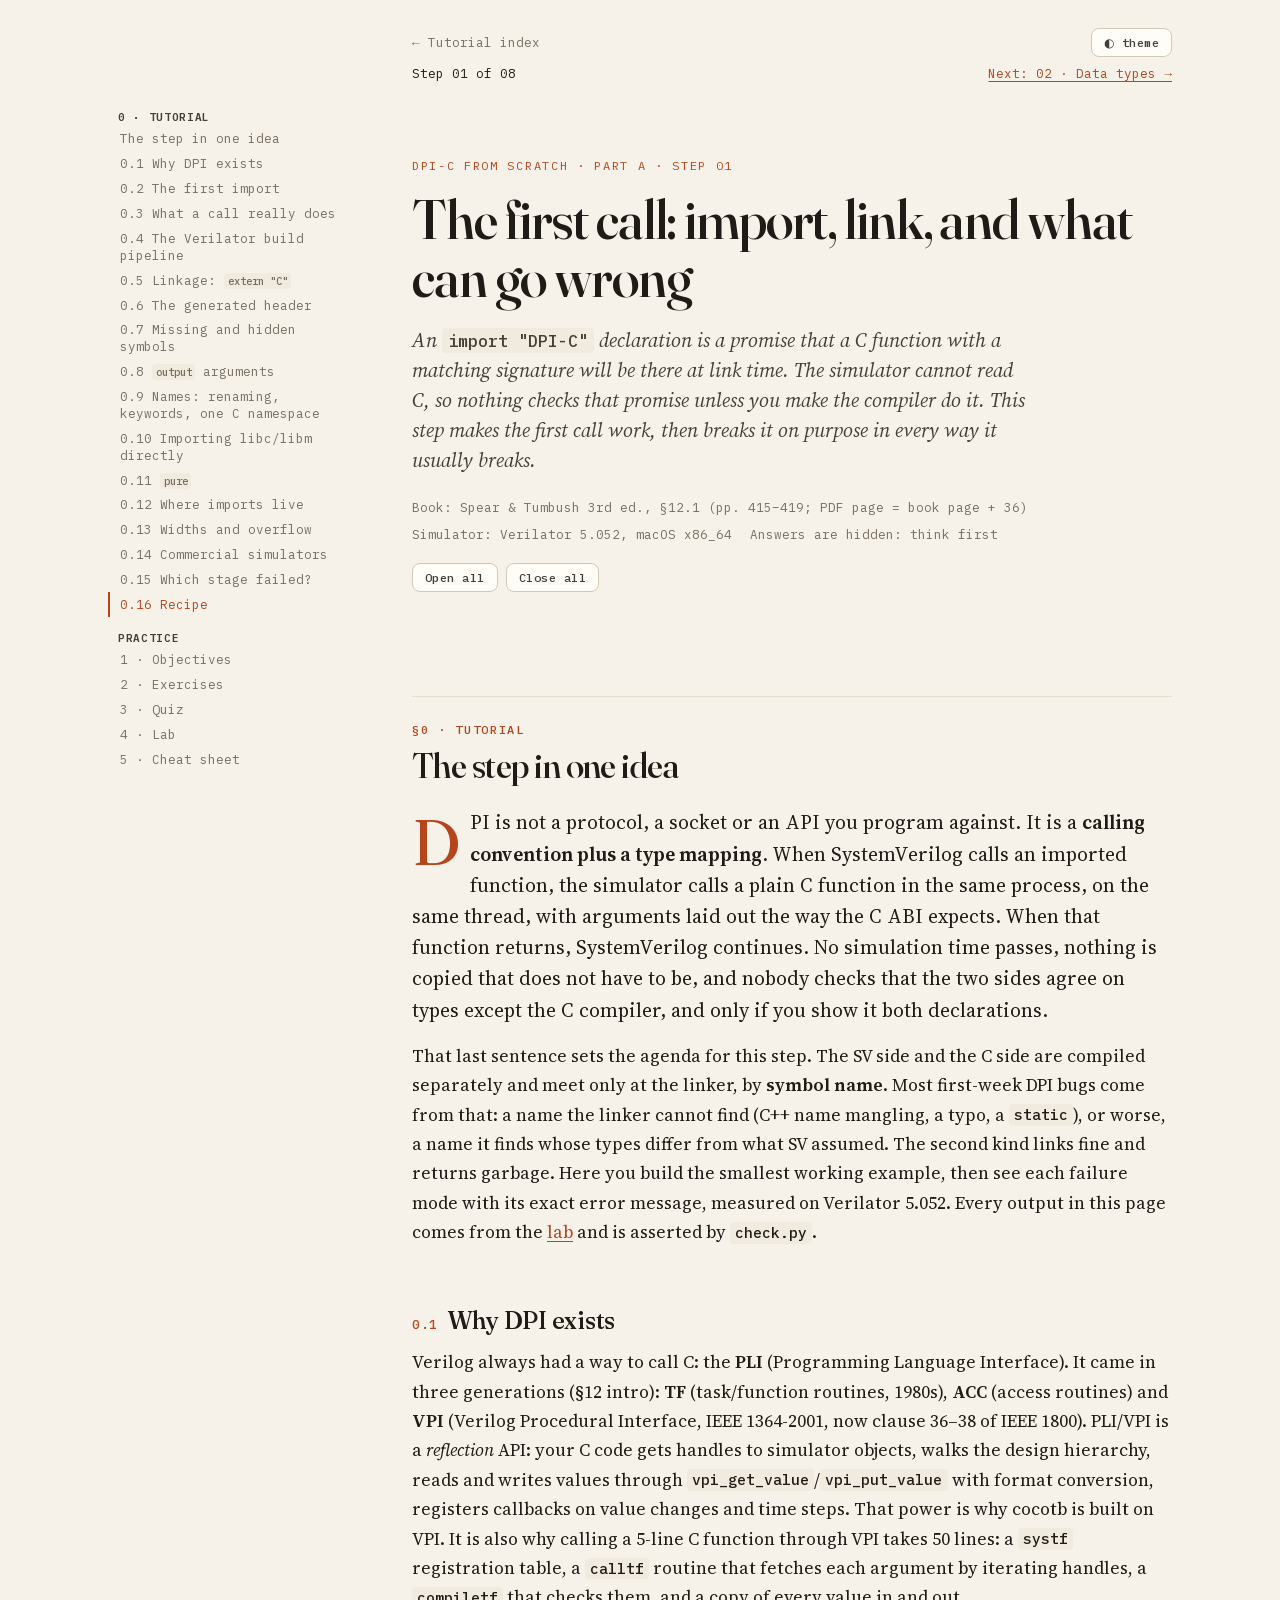
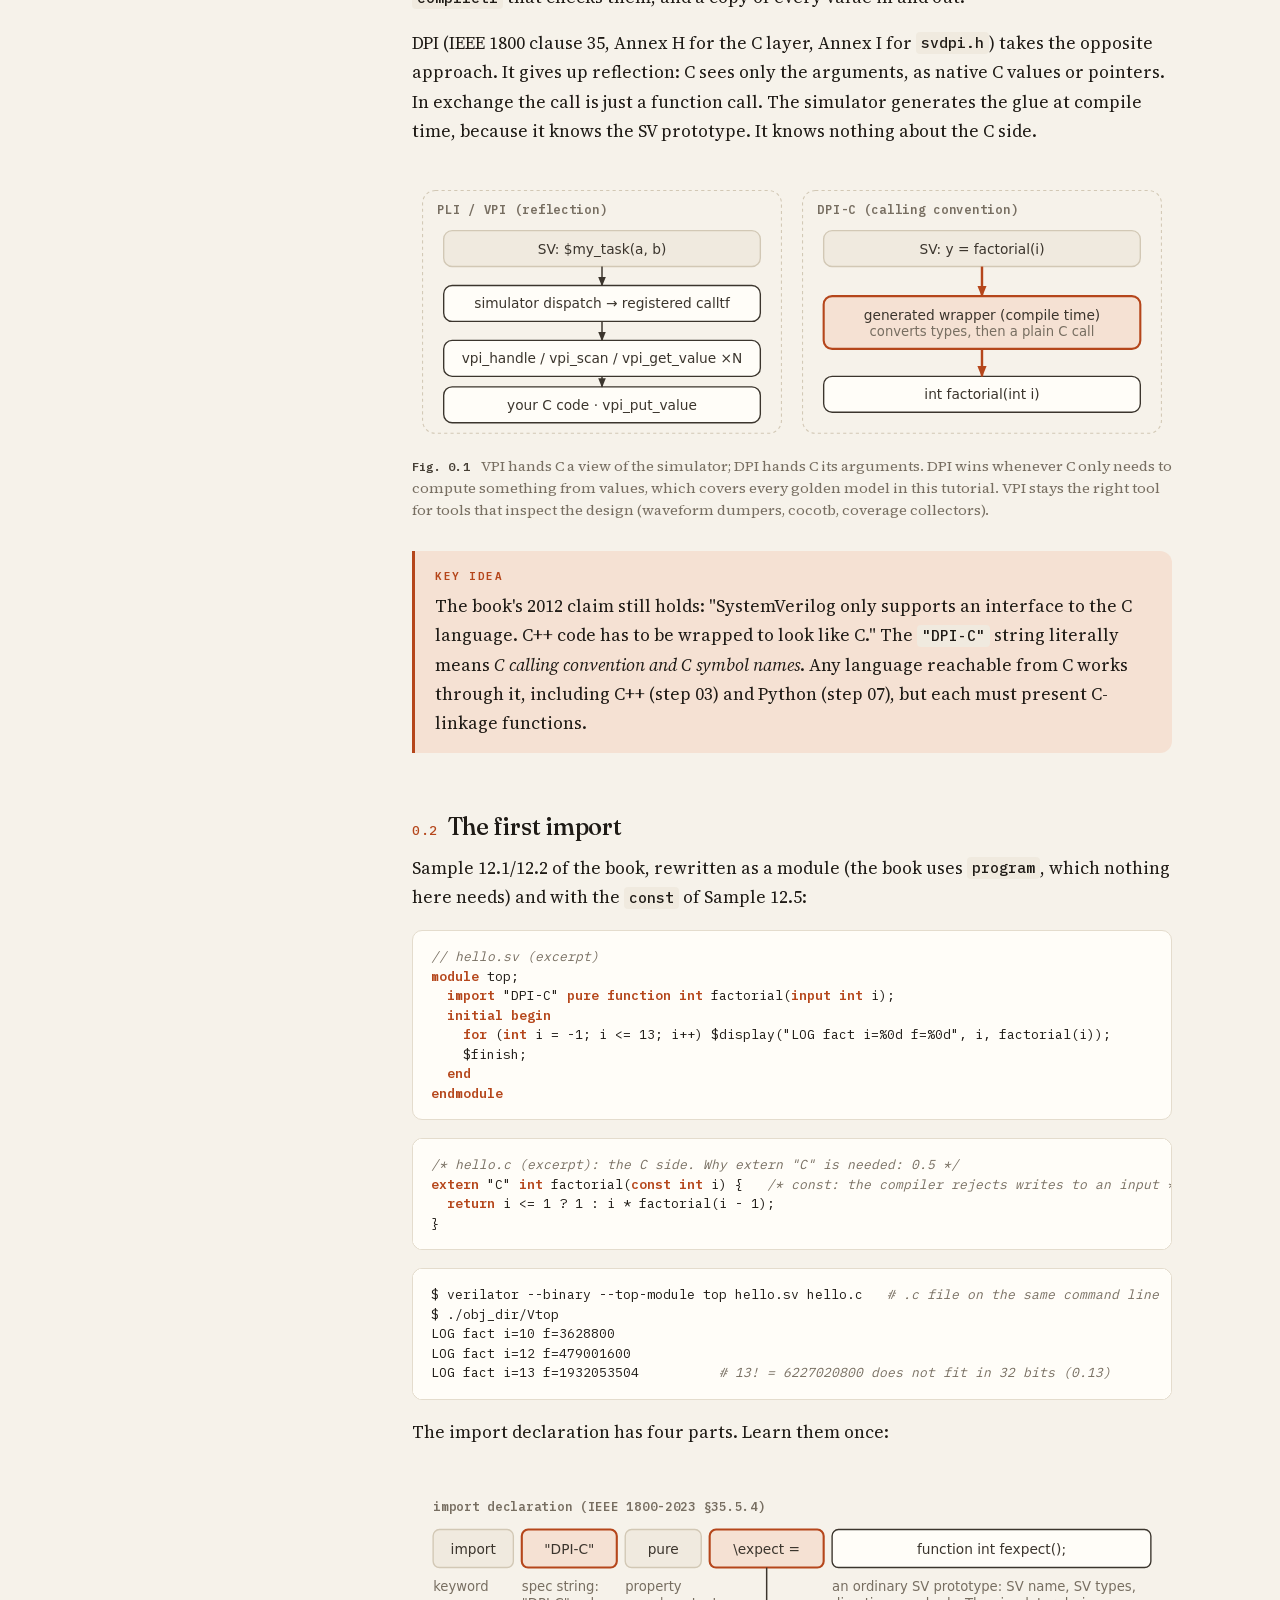
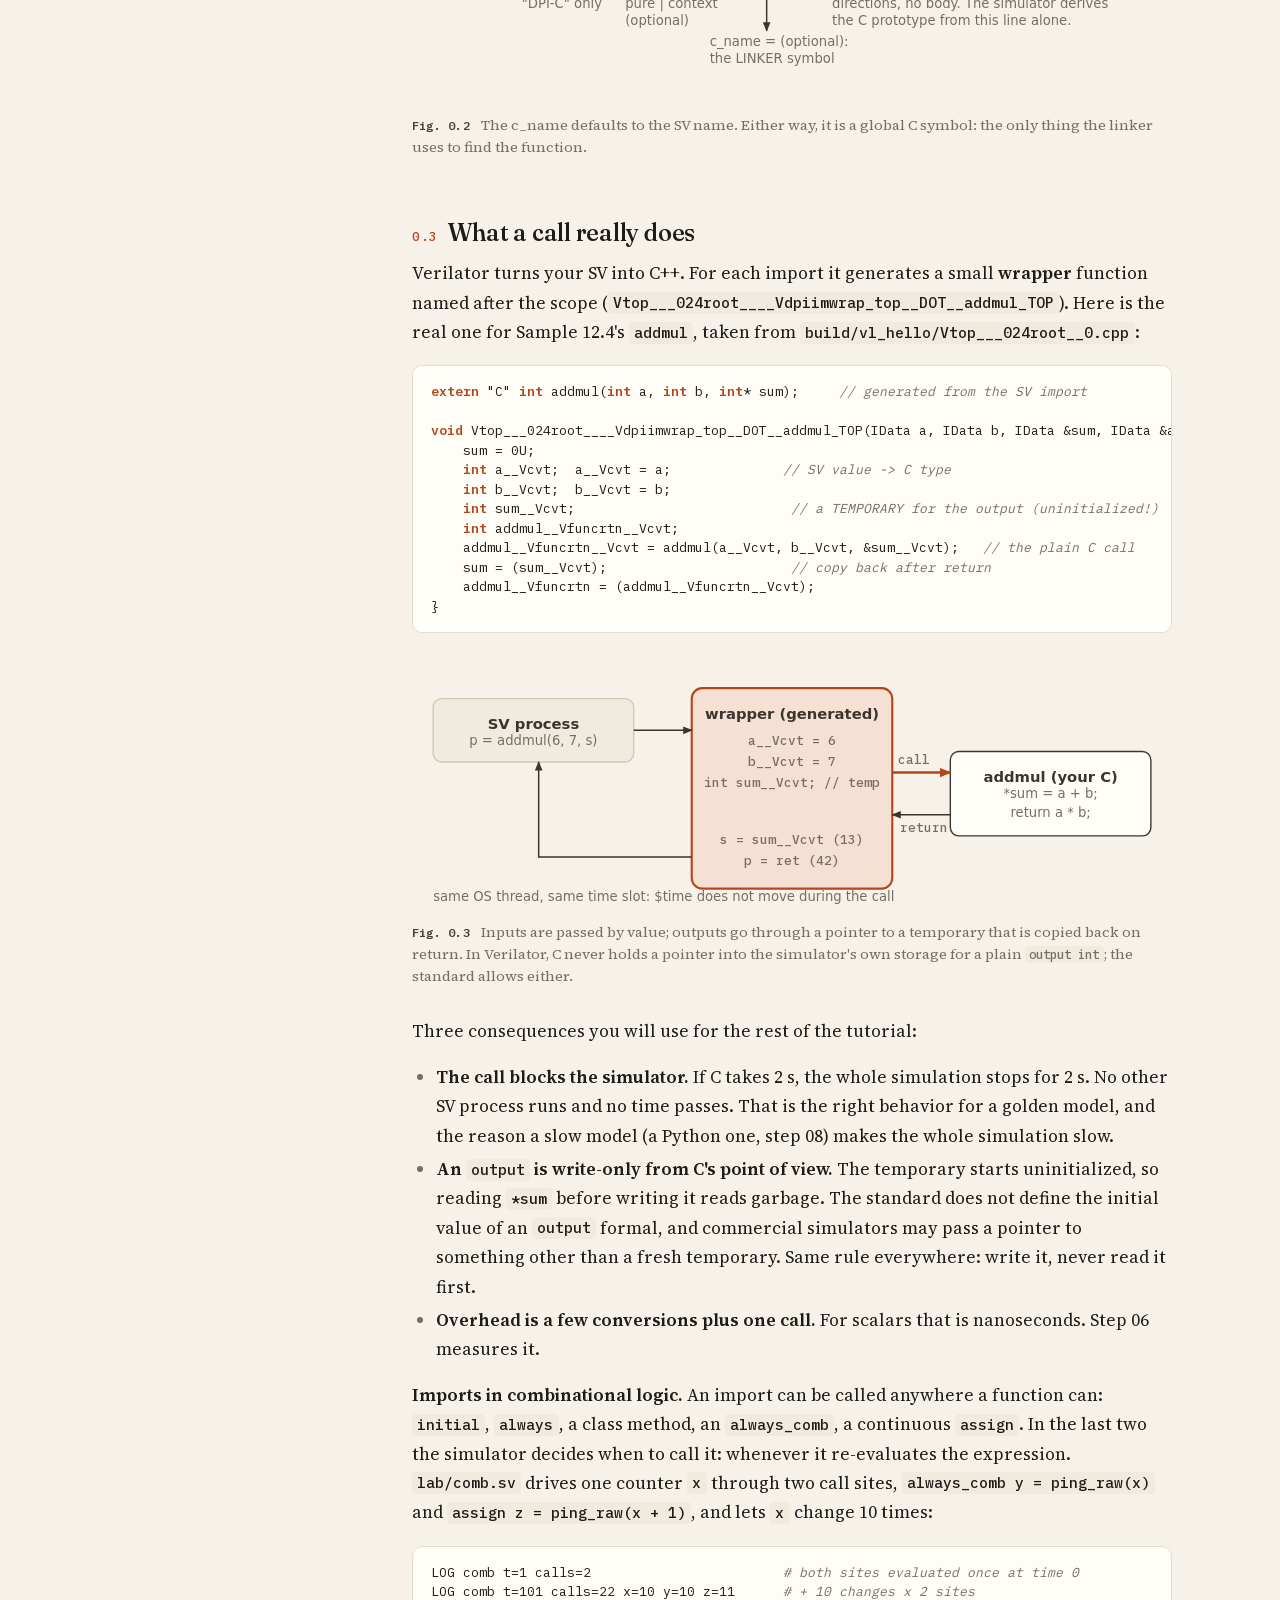
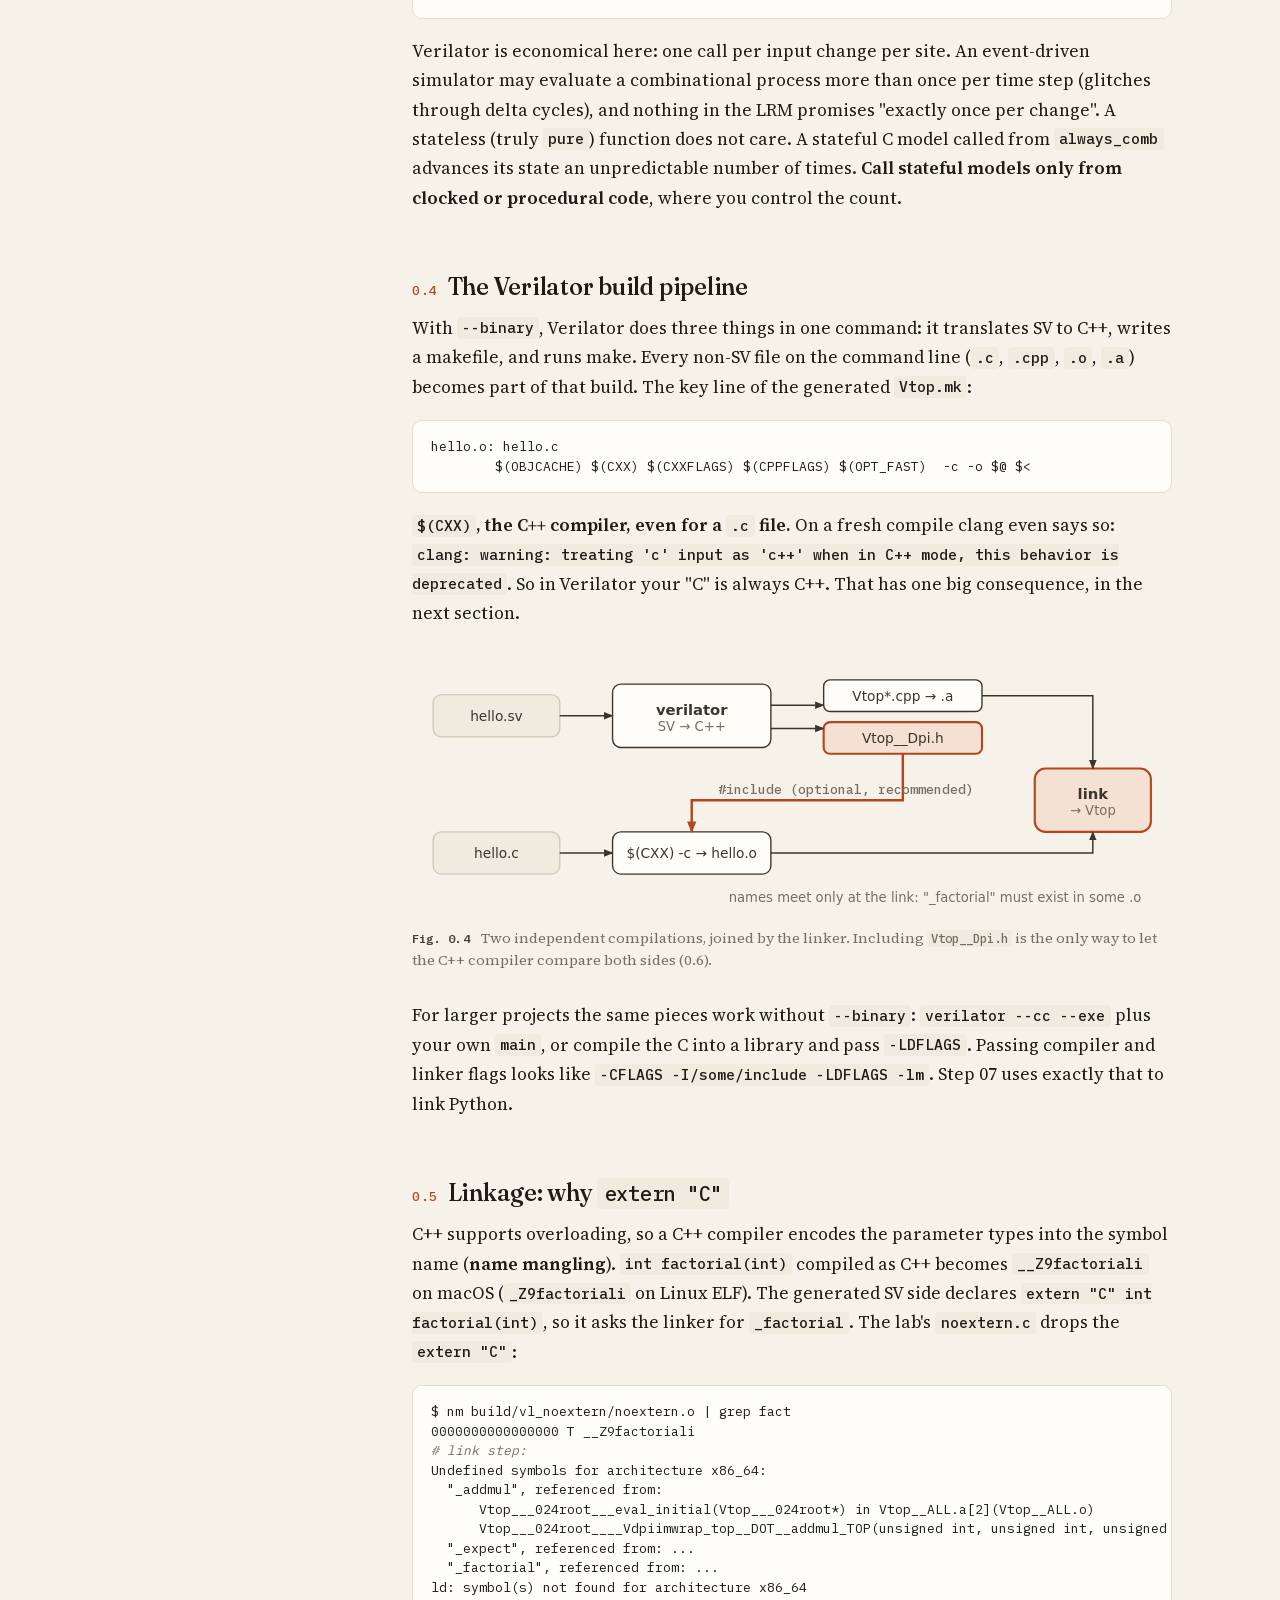
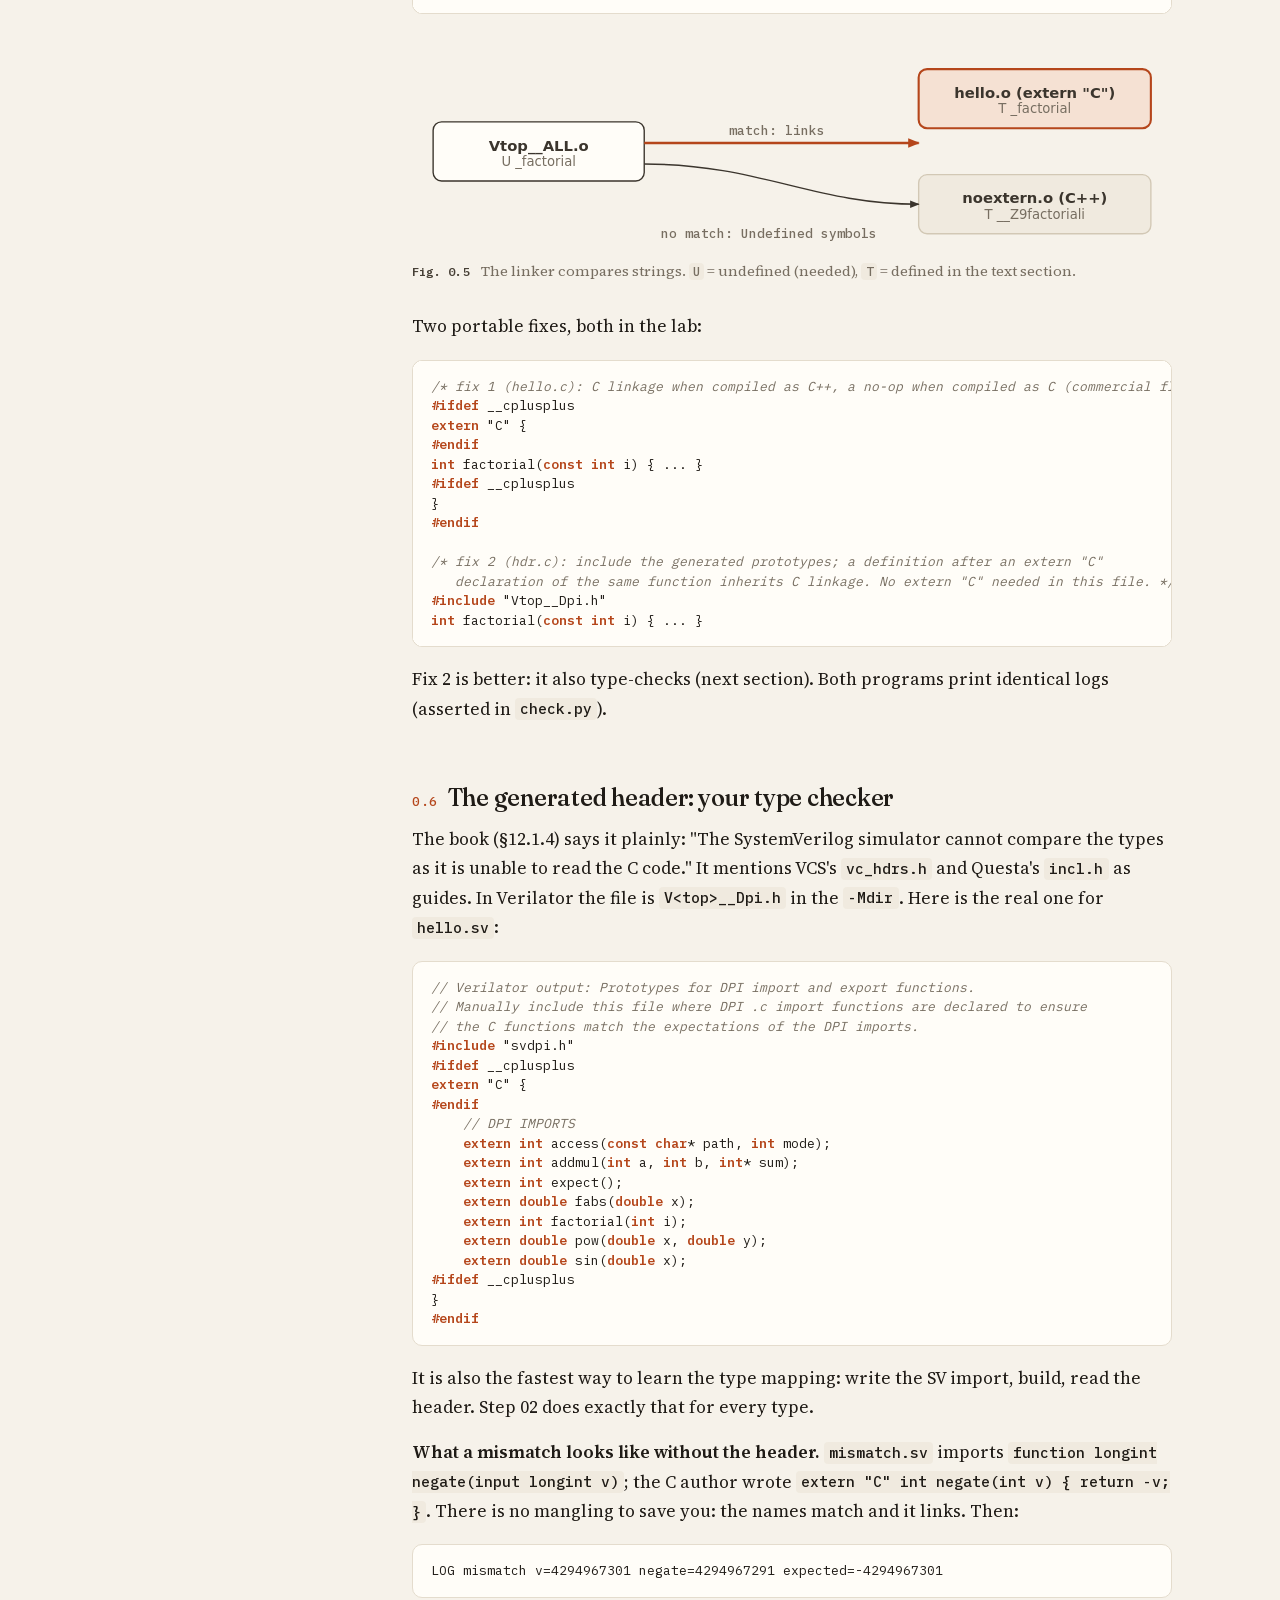
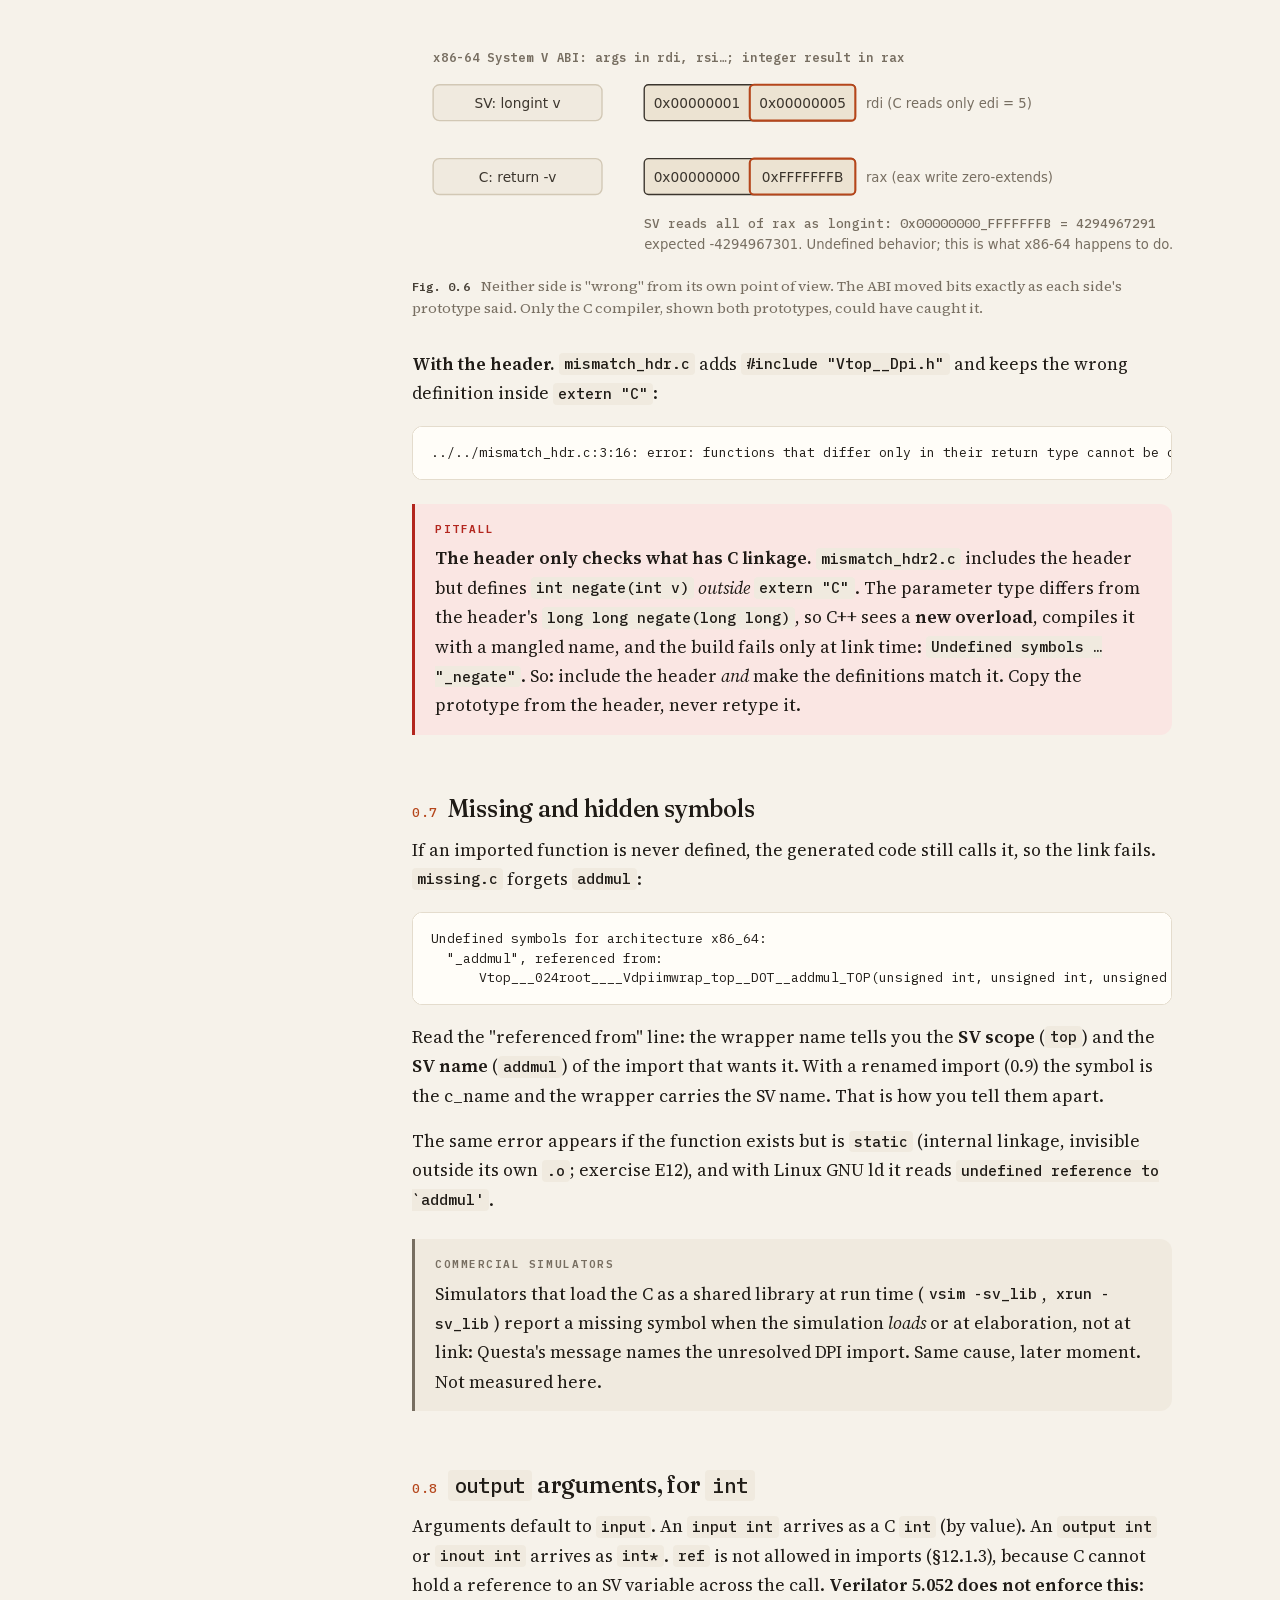
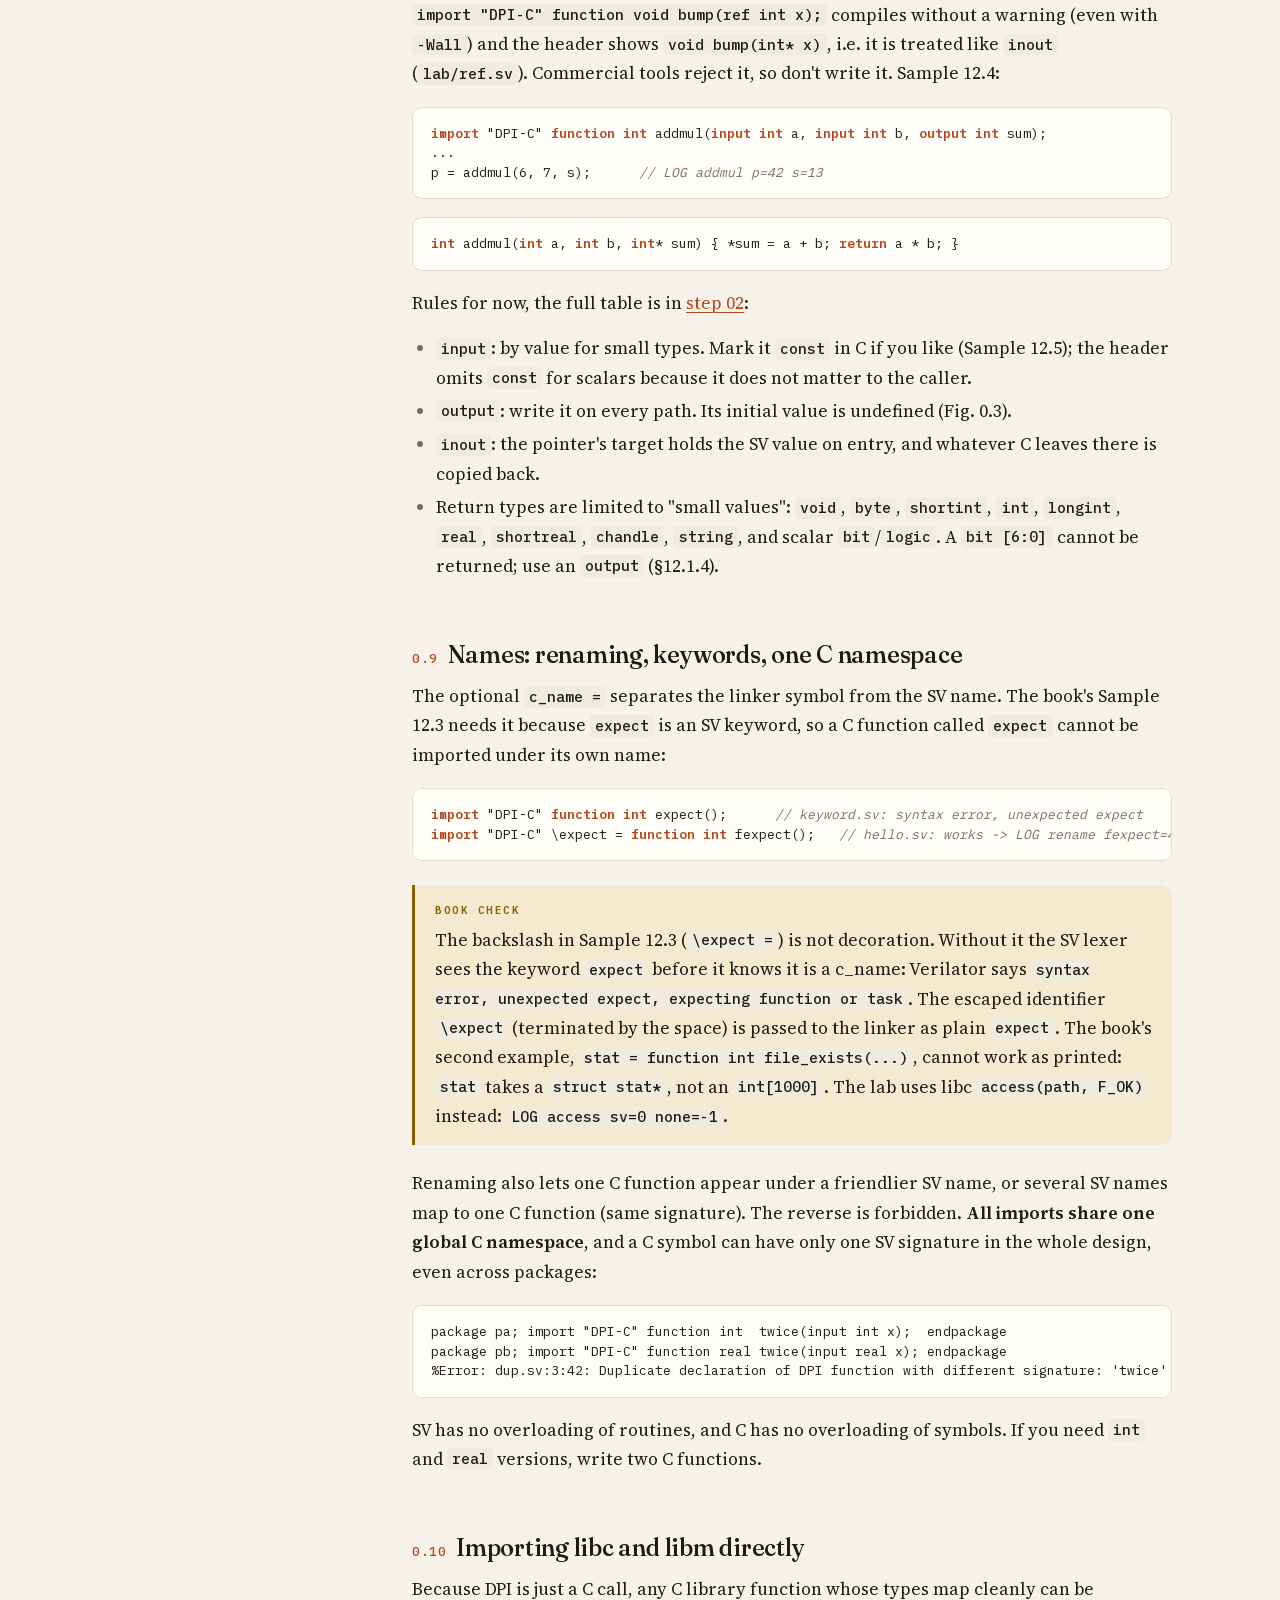
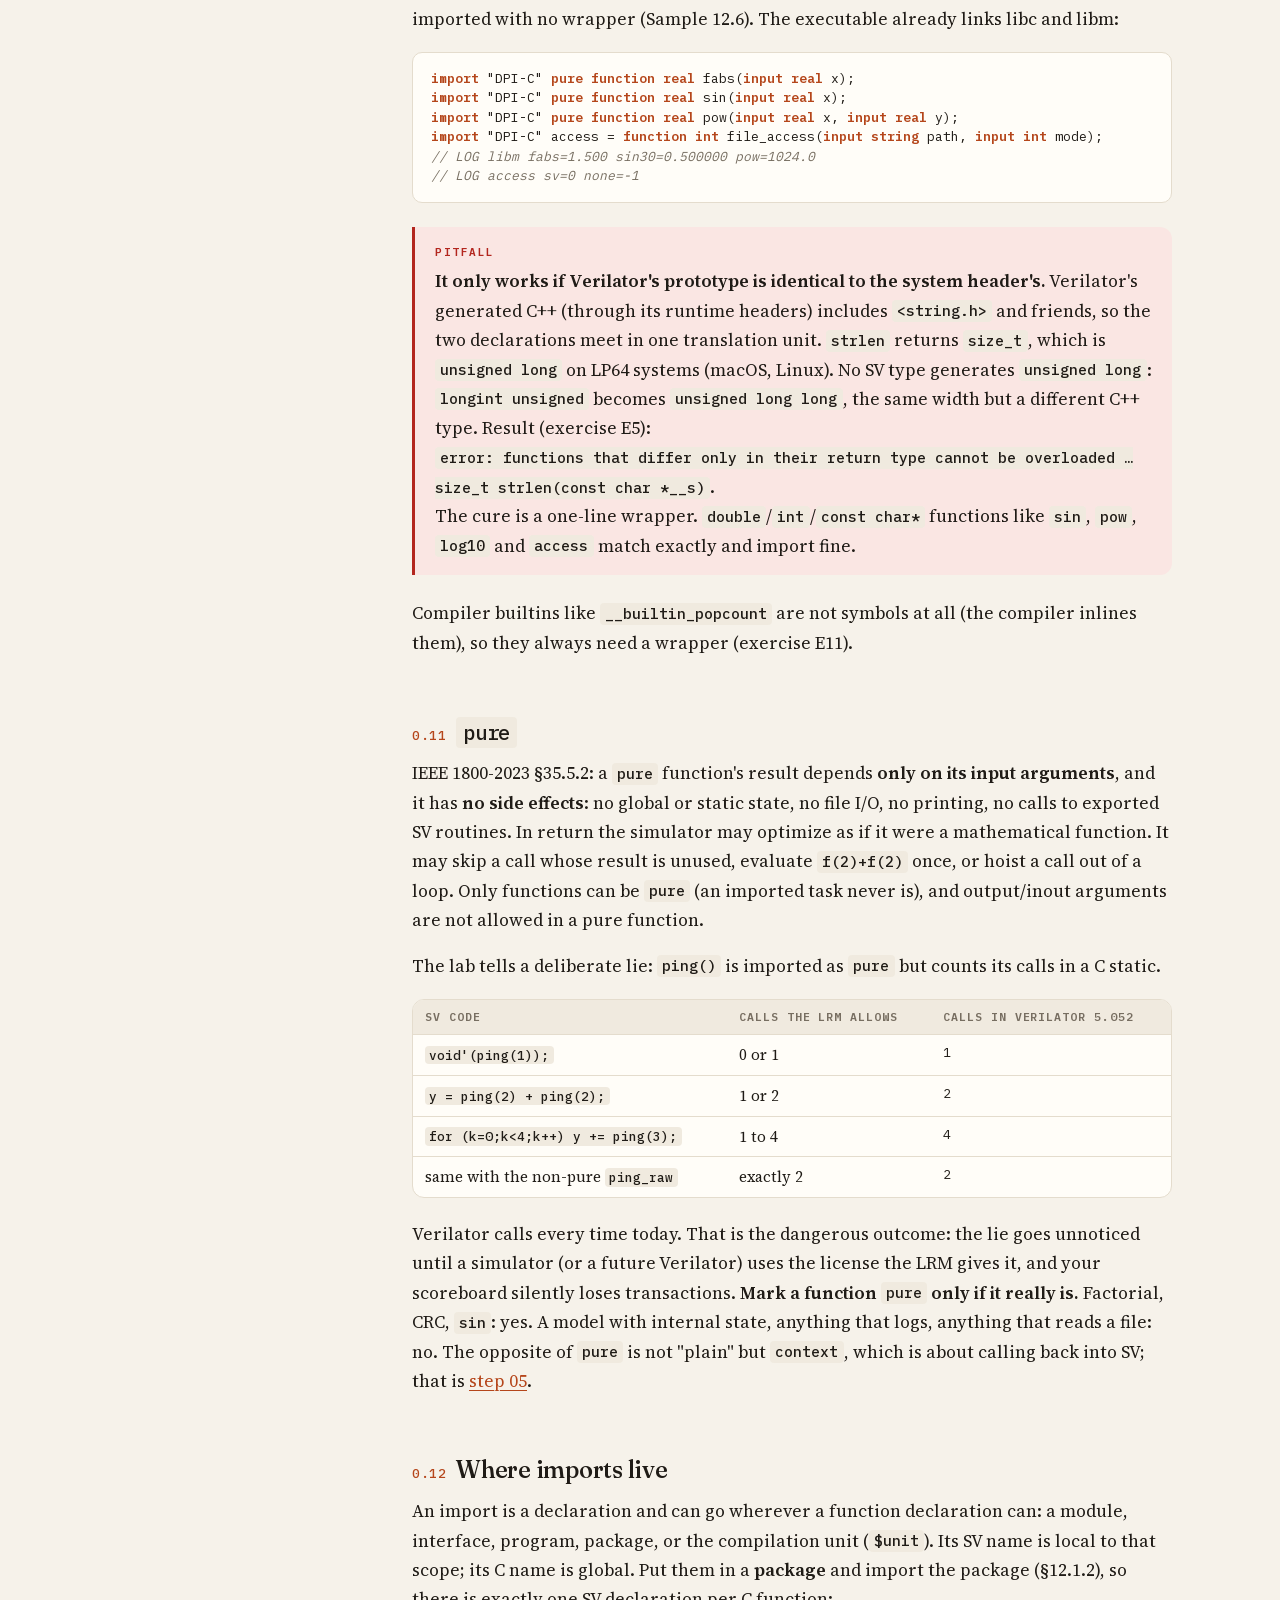
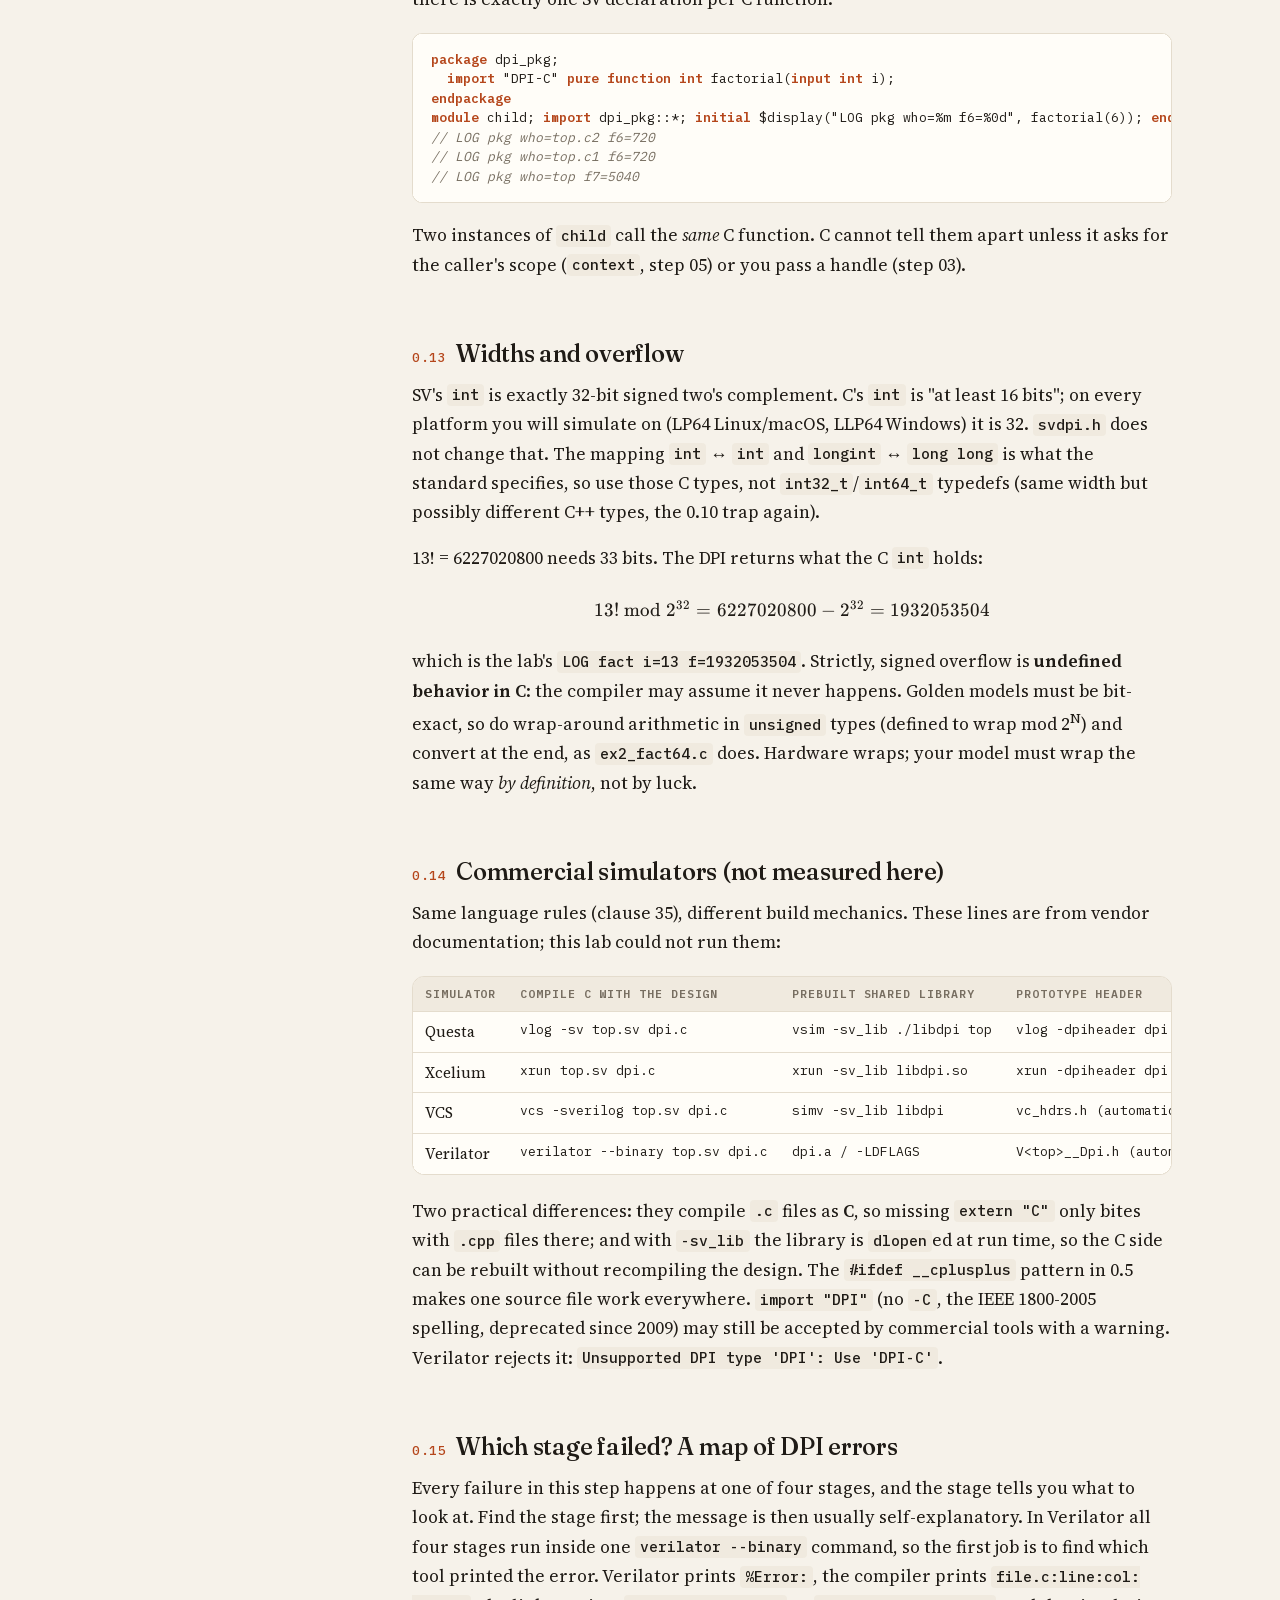
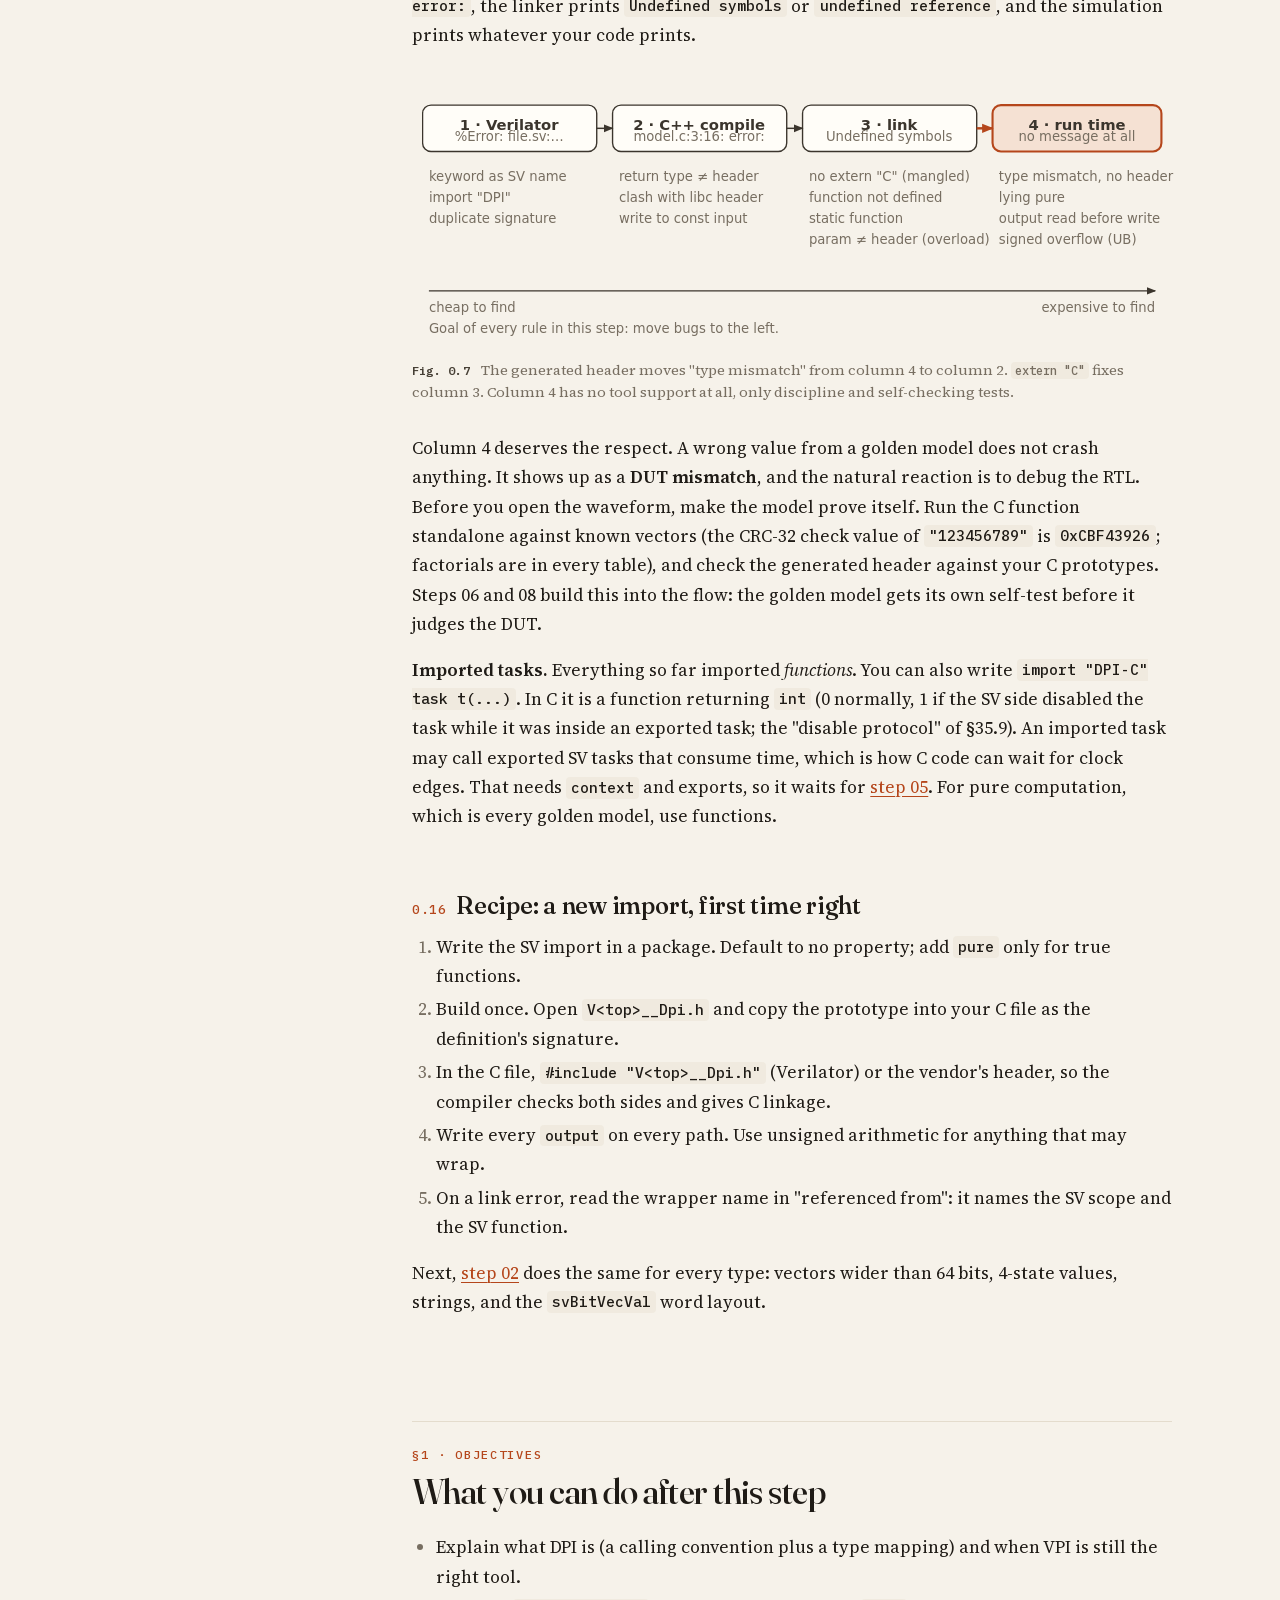
==== tutorial/01_first_call/guide.html @ e1a7bfec "feat(tutorial): add incremental DPI-C and embedded Python golden model tutorial" ====
<!doctype html>
<html lang="en">
<head>
<meta charset="utf-8">
<meta name="viewport" content="width=device-width, initial-scale=1">
<title>DPI-C 01: First call</title>
<link rel="stylesheet" href="../assets/katex/katex.min.css">
<link rel="stylesheet" href="../assets/guide.css">
<link rel="stylesheet" href="../assets/quiz.css">
<script defer src="../assets/katex/katex.min.js"></script>
<script defer src="../assets/katex/contrib/auto-render.min.js"></script>
<script defer src="../assets/quiz.js"></script>
<script>
try{var t=localStorage.getItem('theme');if(t)document.documentElement.dataset.theme=t}catch(e){}
document.addEventListener('DOMContentLoaded',function(){
  renderMathInElement(document.body,{delimiters:[{left:'$$',right:'$$',display:true},{left:'$',right:'$',display:false}],throwOnError:false});
  var toc=document.getElementById('toc');
  if(matchMedia('(min-width:1100px)').matches)toc.open=true;
  var links=[].slice.call(toc.querySelectorAll('a[href^="#"]')),map={};
  links.forEach(function(a){map[a.getAttribute('href').slice(1)]=a});
  var io=new IntersectionObserver(function(es){es.forEach(function(e){if(!e.isIntersecting)return;links.forEach(function(a){a.classList.remove('on')});map[e.target.id].classList.add('on')})},{rootMargin:'0px 0px -75% 0px'});
  Object.keys(map).forEach(function(id){var el=document.getElementById(id);if(el)io.observe(el)});
});
function setAll(o){document.querySelectorAll('main details').forEach(function(d){d.open=o})}
function theme(){var r=document.documentElement,d=r.dataset.theme||(matchMedia('(prefers-color-scheme:dark)').matches?'dark':'light'),n=d==='dark'?'light':'dark';r.dataset.theme=n;try{localStorage.setItem('theme',n)}catch(e){}}
</script>
<style>
/* local tweaks: SV and C code */
pre.sv,pre.cc,pre.sh{font-size:13px;line-height:1.5}
pre .c{color:var(--muted);font-style:italic}
pre .k{color:var(--acc);font-weight:600}
p code,li code,td code{overflow-wrap:anywhere}
td.mono,th.mono{font-family:var(--font-mono);white-space:nowrap;font-size:13px}
.steps{display:flex;justify-content:space-between;gap:12px;font-family:var(--font-mono);font-size:12.5px;margin-top:6px}
</style>
</head>
<body>
<svg class="dg-defs" aria-hidden="true" focusable="false"><defs>
  <marker id="ah" viewBox="0 0 10 10" refX="9" refY="5" markerWidth="9" markerHeight="9" markerUnits="userSpaceOnUse" orient="auto-start-reverse"><path class="ah" d="M0,1 L10,5 L0,9 z"/></marker>
  <marker id="ah-acc" viewBox="0 0 10 10" refX="9" refY="5" markerWidth="11" markerHeight="11" markerUnits="userSpaceOnUse" orient="auto-start-reverse"><path class="ah-acc" d="M0,1 L10,5 L0,9 z"/></marker>
  <marker id="ah-2" viewBox="0 0 10 10" refX="9" refY="5" markerWidth="9" markerHeight="9" markerUnits="userSpaceOnUse" orient="auto-start-reverse"><path class="ah-2" d="M0,1 L10,5 L0,9 z"/></marker>
</defs></svg>

<div class="page">
<details class="toc" id="toc"><summary>Contents</summary><nav><ol>
<li class="grp">0 · Tutorial</li>
<li><a href="#tutorial">The step in one idea</a></li>
<li><a href="#r-why">0.1 Why DPI exists</a></li>
<li><a href="#r-first">0.2 The first import</a></li>
<li><a href="#r-path">0.3 What a call really does</a></li>
<li><a href="#r-build">0.4 The Verilator build pipeline</a></li>
<li><a href="#r-link">0.5 Linkage: <code>extern "C"</code></a></li>
<li><a href="#r-hdr">0.6 The generated header</a></li>
<li><a href="#r-missing">0.7 Missing and hidden symbols</a></li>
<li><a href="#r-dir">0.8 <code>output</code> arguments</a></li>
<li><a href="#r-name">0.9 Names: renaming, keywords, one C namespace</a></li>
<li><a href="#r-libc">0.10 Importing libc/libm directly</a></li>
<li><a href="#r-pure">0.11 <code>pure</code></a></li>
<li><a href="#r-where">0.12 Where imports live</a></li>
<li><a href="#r-width">0.13 Widths and overflow</a></li>
<li><a href="#r-comm">0.14 Commercial simulators</a></li>
<li><a href="#r-debug">0.15 Which stage failed?</a></li>
<li><a href="#r-recipe">0.16 Recipe</a></li>
<li class="grp">Practice</li>
<li><a href="#s1">1 · Objectives</a></li>
<li><a href="#s2">2 · Exercises</a></li>
<li><a href="#s3">3 · Quiz</a></li>
<li><a href="#s4">4 · Lab</a></li>
<li><a href="#s5">5 · Cheat sheet</a></li>
</ol></nav></details>

<main>
<div class="top"><a href="../index.html">← Tutorial index</a><button onclick="theme()" aria-label="Toggle light/dark theme">◐ theme</button></div>
<div class="steps"><span>Step 01 of 08</span><a href="../02_data_types/guide.html">Next: 02 · Data types →</a></div>
<p class="kicker">DPI-C from scratch · Part A · Step 01</p>
<h1>The first call: import, link, and what can go wrong</h1>
<p class="deck">An <code>import "DPI-C"</code> declaration is a promise that a C function with a matching signature will be there at link time. The simulator cannot read C, so nothing checks that promise unless you make the compiler do it. This step makes the first call work, then breaks it on purpose in every way it usually breaks.</p>
<p class="meta"><span>Book: Spear &amp; Tumbush 3rd ed., §12.1 (pp. 415–419; PDF page = book page + 36)</span><span>Simulator: Verilator 5.052, macOS x86_64</span><span>Answers are hidden: think first</span></p>
<div class="tools"><button onclick="setAll(true)">Open all</button><button onclick="setAll(false)">Close all</button></div>

<h2 id="tutorial"><span class="no">§0 · Tutorial</span>The step in one idea</h2>
<p class="lead">DPI is not a protocol, a socket or an API you program against. It is a <b>calling convention plus a type mapping</b>. When SystemVerilog calls an imported function, the simulator calls a plain C function in the same process, on the same thread, with arguments laid out the way the C ABI expects. When that function returns, SystemVerilog continues. No simulation time passes, nothing is copied that does not have to be, and nobody checks that the two sides agree on types except the C compiler, and only if you show it both declarations.</p>
<p>That last sentence sets the agenda for this step. The SV side and the C side are compiled separately and meet only at the linker, by <b>symbol name</b>. Most first-week DPI bugs come from that: a name the linker cannot find (C++ name mangling, a typo, a <code>static</code>), or worse, a name it finds whose types differ from what SV assumed. The second kind links fine and returns garbage. Here you build the smallest working example, then see each failure mode with its exact error message, measured on Verilator 5.052. Every output in this page comes from the <a href="#s4">lab</a> and is asserted by <code>check.py</code>.</p>

<!-- 0.1 -->
<h3 id="r-why"><span class="no">0.1</span>Why DPI exists</h3>
<p>Verilog always had a way to call C: the <b>PLI</b> (Programming Language Interface). It came in three generations (§12 intro): <b>TF</b> (task/function routines, 1980s), <b>ACC</b> (access routines) and <b>VPI</b> (Verilog Procedural Interface, IEEE 1364-2001, now clause 36–38 of IEEE 1800). PLI/VPI is a <em>reflection</em> API: your C code gets handles to simulator objects, walks the design hierarchy, reads and writes values through <code>vpi_get_value</code>/<code>vpi_put_value</code> with format conversion, registers callbacks on value changes and time steps. That power is why cocotb is built on VPI. It is also why calling a 5-line C function through VPI takes 50 lines: a <code>systf</code> registration table, a <code>calltf</code> routine that fetches each argument by iterating handles, a <code>compiletf</code> that checks them, and a copy of every value in and out.</p>
<p>DPI (IEEE 1800 clause 35, Annex H for the C layer, Annex I for <code>svdpi.h</code>) takes the opposite approach. It gives up reflection: C sees only the arguments, as native C values or pointers. In exchange the call is just a function call. The simulator generates the glue at compile time, because it knows the SV prototype. It knows nothing about the C side.</p>

<figure class="fig">
<svg class="dg" viewBox="0 0 720 250" role="img" aria-label="Two ways to call C from SystemVerilog. Left, VPI: SV calls a system task, the simulator dispatches to a registered calltf routine that uses vpi_handle and vpi_get_value to fetch each argument, then vpi_put_value to return. Right, DPI: the SV call is compiled into a direct C function call, with arguments passed as native C values in registers.">
<rect class="ghost" x="10" y="10" width="340" height="230" rx="12"/><text class="ttl" x="24" y="32">PLI / VPI (reflection)</text>
<rect class="box soft" x="30" y="48" width="300" height="34" rx="8"/><text class="mid cen" x="180" y="65">SV: $my_task(a, b)</text>
<rect class="box" x="30" y="100" width="300" height="34" rx="8"/><text class="mid cen" x="180" y="117">simulator dispatch → registered calltf</text>
<rect class="box" x="30" y="152" width="300" height="34" rx="8"/><text class="mid cen" x="180" y="169">vpi_handle / vpi_scan / vpi_get_value ×N</text>
<rect class="box" x="30" y="196" width="300" height="34" rx="8"/><text class="mid cen" x="180" y="213">your C code · vpi_put_value</text>
<path class="e" d="M180,82 V100" marker-end="url(#ah)"/><path class="e" d="M180,134 V152" marker-end="url(#ah)"/><path class="e" d="M180,186 V196" marker-end="url(#ah)"/>
<rect class="ghost" x="370" y="10" width="340" height="230" rx="12"/><text class="ttl" x="384" y="32">DPI-C (calling convention)</text>
<rect class="box soft" x="390" y="48" width="300" height="34" rx="8"/><text class="mid cen" x="540" y="65">SV: y = factorial(i)</text>
<rect class="box hot" x="390" y="110" width="300" height="50" rx="8"/><text class="mid cen" x="540" y="128">generated wrapper (compile time)</text><text class="note mid" x="540" y="148">converts types, then a plain C call</text>
<rect class="box" x="390" y="186" width="300" height="34" rx="8"/><text class="mid cen" x="540" y="203">int factorial(int i)</text>
<path class="e hot" d="M540,82 V110" marker-end="url(#ah-acc)"/><path class="e hot" d="M540,160 V186" marker-end="url(#ah-acc)"/>
</svg>
<figcaption><b>Fig. 0.1</b> VPI hands C a view of the simulator; DPI hands C its arguments. DPI wins whenever C only needs to compute something from values, which covers every golden model in this tutorial. VPI stays the right tool for tools that inspect the design (waveform dumpers, cocotb, coverage collectors).</figcaption>
</figure>

<div class="callout hv"><p>The book's 2012 claim still holds: "SystemVerilog only supports an interface to the C language. C++ code has to be wrapped to look like C." The <code>"DPI-C"</code> string literally means <em>C calling convention and C symbol names</em>. Any language reachable from C works through it, including C++ (step 03) and Python (step 07), but each must present C-linkage functions.</p></div>

<!-- 0.2 -->
<h3 id="r-first"><span class="no">0.2</span>The first import</h3>
<p>Sample 12.1/12.2 of the book, rewritten as a module (the book uses <code>program</code>, which nothing here needs) and with the <code>const</code> of Sample 12.5:</p>
<pre class="sv"><code><span class="c">// hello.sv (excerpt)</span>
<span class="k">module</span> top;
  <span class="k">import</span> "DPI-C" <span class="k">pure function int</span> factorial(<span class="k">input int</span> i);
  <span class="k">initial begin</span>
    <span class="k">for</span> (<span class="k">int</span> i = -1; i &lt;= 13; i++) $display("LOG fact i=%0d f=%0d", i, factorial(i));
    $finish;
  <span class="k">end</span>
<span class="k">endmodule</span></code></pre>
<pre class="cc"><code><span class="c">/* hello.c (excerpt): the C side. Why extern "C" is needed: 0.5 */</span>
<span class="k">extern</span> "C" <span class="k">int</span> factorial(<span class="k">const int</span> i) {   <span class="c">/* const: the compiler rejects writes to an input */</span>
  <span class="k">return</span> i &lt;= 1 ? 1 : i * factorial(i - 1);
}</code></pre>
<pre class="sh"><code>$ verilator --binary --top-module top hello.sv hello.c   <span class="c"># .c file on the same command line</span>
$ ./obj_dir/Vtop
LOG fact i=10 f=3628800
LOG fact i=12 f=479001600
LOG fact i=13 f=1932053504          <span class="c"># 13! = 6227020800 does not fit in 32 bits (0.13)</span></code></pre>
<p>The import declaration has four parts. Learn them once:</p>

<figure class="fig">
<svg class="dg" viewBox="0 0 720 210" role="img" aria-label="Anatomy of an import declaration: import, the spec string DPI-C, an optional property pure or context, an optional c_name followed by equals, and then a normal SV function or task prototype with SV types. The c_name, or the SV name if there is none, is the linker symbol.">
<text class="ttl" x="20" y="28">import declaration (IEEE 1800-2023 §35.5.4)</text>
<rect class="box soft" x="20" y="46" width="76" height="36" rx="6"/><text class="mid cen" x="58" y="64">import</text>
<rect class="box hot" x="104" y="46" width="90" height="36" rx="6"/><text class="mid cen" x="149" y="64">"DPI-C"</text>
<rect class="box soft" x="202" y="46" width="72" height="36" rx="6"/><text class="mid cen" x="238" y="64">pure</text>
<rect class="box hot" x="282" y="46" width="108" height="36" rx="6"/><text class="mid cen" x="336" y="64">\expect =</text>
<rect class="box" x="398" y="46" width="302" height="36" rx="6"/><text class="mid cen" x="549" y="64">function int fexpect();</text>
<text class="note" x="20" y="104">keyword</text>
<text class="note" x="104" y="104">spec string:</text><text class="note" x="104" y="120">"DPI-C" only</text>
<text class="note" x="202" y="104">property</text><text class="note" x="202" y="120">pure | context</text><text class="note" x="202" y="136">(optional)</text>
<text class="note" x="282" y="156">c_name = (optional):</text><text class="note" x="282" y="172">the LINKER symbol</text>
<text class="note" x="398" y="104">an ordinary SV prototype: SV name, SV types,</text><text class="note" x="398" y="120">directions, no body. The simulator derives</text><text class="note" x="398" y="136">the C prototype from this line alone.</text>
<path class="e" d="M336,82 V142" marker-end="url(#ah)"/>
</svg>
<figcaption><b>Fig. 0.2</b> The c_name defaults to the SV name. Either way, it is a global C symbol: the only thing the linker uses to find the function.</figcaption>
</figure>

<!-- 0.3 -->
<h3 id="r-path"><span class="no">0.3</span>What a call really does</h3>
<p>Verilator turns your SV into C++. For each import it generates a small <b>wrapper</b> function named after the scope (<code>Vtop___024root____Vdpiimwrap_top__DOT__addmul_TOP</code>). Here is the real one for Sample 12.4's <code>addmul</code>, taken from <code>build/vl_hello/Vtop___024root__0.cpp</code>:</p>
<pre class="cc"><code><span class="k">extern</span> "C" <span class="k">int</span> addmul(<span class="k">int</span> a, <span class="k">int</span> b, <span class="k">int</span>* sum);     <span class="c">// generated from the SV import</span>

<span class="k">void</span> Vtop___024root____Vdpiimwrap_top__DOT__addmul_TOP(IData a, IData b, IData &amp;sum, IData &amp;addmul__Vfuncrtn) {
    sum = 0U;
    <span class="k">int</span> a__Vcvt;  a__Vcvt = a;              <span class="c">// SV value -&gt; C type</span>
    <span class="k">int</span> b__Vcvt;  b__Vcvt = b;
    <span class="k">int</span> sum__Vcvt;                           <span class="c">// a TEMPORARY for the output (uninitialized!)</span>
    <span class="k">int</span> addmul__Vfuncrtn__Vcvt;
    addmul__Vfuncrtn__Vcvt = addmul(a__Vcvt, b__Vcvt, &amp;sum__Vcvt);   <span class="c">// the plain C call</span>
    sum = (sum__Vcvt);                       <span class="c">// copy back after return</span>
    addmul__Vfuncrtn = (addmul__Vfuncrtn__Vcvt);
}</code></pre>

<figure class="fig">
<svg class="dg" viewBox="0 0 720 230" role="img" aria-label="Call path of p = addmul(6, 7, s). The SV statement becomes a call to the generated wrapper, which copies a and b into C ints and passes the address of a temporary for sum. The C function runs on the same thread and returns 42, having written 13 to the temporary. The wrapper copies 13 to s and 42 to p. Simulation time does not advance.">
<rect class="box soft" x="20" y="30" width="190" height="60" rx="8"/><text class="lbl" x="115" y="54">SV process</text><text class="note mid" x="115" y="74">p = addmul(6, 7, s)</text>
<rect class="box hot" x="265" y="20" width="190" height="190" rx="10"/><text class="lbl" x="360" y="44">wrapper (generated)</text>
<text class="t mid" x="360" y="74">a__Vcvt = 6</text><text class="t mid" x="360" y="94">b__Vcvt = 7</text><text class="t mid" x="360" y="114">int sum__Vcvt; // temp</text>
<text class="t mid" x="360" y="168">s = sum__Vcvt  (13)</text><text class="t mid" x="360" y="188">p = ret  (42)</text>
<rect class="box" x="510" y="80" width="190" height="80" rx="8"/><text class="lbl" x="605" y="104">addmul (your C)</text><text class="note mid" x="605" y="124">*sum = a + b;</text><text class="note mid" x="605" y="142">return a * b;</text>
<path class="e" d="M210,60 H265" marker-end="url(#ah)"/>
<path class="e hot" d="M455,100 H510" marker-end="url(#ah-acc)"/><text class="t" x="460" y="92">call</text>
<path class="e" d="M510,140 H455" marker-end="url(#ah)"/><text class="t" x="462" y="156">return</text>
<path class="e" d="M265,180 H120 V90" marker-end="url(#ah)"/>
<text class="note" x="20" y="222">same OS thread, same time slot: $time does not move during the call</text>
</svg>
<figcaption><b>Fig. 0.3</b> Inputs are passed by value; outputs go through a pointer to a temporary that is copied back on return. In Verilator, C never holds a pointer into the simulator's own storage for a plain <code>output int</code>; the standard allows either.</figcaption>
</figure>
<p>Three consequences you will use for the rest of the tutorial:</p>
<ul>
<li><b>The call blocks the simulator.</b> If C takes 2 s, the whole simulation stops for 2 s. No other SV process runs and no time passes. That is the right behavior for a golden model, and the reason a slow model (a Python one, step 08) makes the whole simulation slow.</li>
<li><b>An <code>output</code> is write-only from C's point of view.</b> The temporary starts uninitialized, so reading <code>*sum</code> before writing it reads garbage. The standard does not define the initial value of an <code>output</code> formal, and commercial simulators may pass a pointer to something other than a fresh temporary. Same rule everywhere: write it, never read it first.</li>
<li><b>Overhead is a few conversions plus one call.</b> For scalars that is nanoseconds. Step 06 measures it.</li>
</ul>
<p><b>Imports in combinational logic.</b> An import can be called anywhere a function can: <code>initial</code>, <code>always</code>, a class method, an <code>always_comb</code>, a continuous <code>assign</code>. In the last two the simulator decides when to call it: whenever it re-evaluates the expression. <code>lab/comb.sv</code> drives one counter <code>x</code> through two call sites, <code>always_comb y = ping_raw(x)</code> and <code>assign z = ping_raw(x + 1)</code>, and lets <code>x</code> change 10 times:</p>
<pre class="sh"><code>LOG comb t=1 calls=2                        <span class="c"># both sites evaluated once at time 0</span>
LOG comb t=101 calls=22 x=10 y=10 z=11      <span class="c"># + 10 changes x 2 sites</span></code></pre>
<p>Verilator is economical here: one call per input change per site. An event-driven simulator may evaluate a combinational process more than once per time step (glitches through delta cycles), and nothing in the LRM promises "exactly once per change". A stateless (truly <code>pure</code>) function does not care. A stateful C model called from <code>always_comb</code> advances its state an unpredictable number of times. <b>Call stateful models only from clocked or procedural code</b>, where you control the count.</p>

<!-- 0.4 -->
<h3 id="r-build"><span class="no">0.4</span>The Verilator build pipeline</h3>
<p>With <code>--binary</code>, Verilator does three things in one command: it translates SV to C++, writes a makefile, and runs make. Every non-SV file on the command line (<code>.c</code>, <code>.cpp</code>, <code>.o</code>, <code>.a</code>) becomes part of that build. The key line of the generated <code>Vtop.mk</code>:</p>
<pre class="sh"><code>hello.o: hello.c
	$(OBJCACHE) $(CXX) $(CXXFLAGS) $(CPPFLAGS) $(OPT_FAST)  -c -o $@ $&lt;</code></pre>
<p><b><code>$(CXX)</code>, the C++ compiler, even for a <code>.c</code> file.</b> On a fresh compile clang even says so: <code>clang: warning: treating 'c' input as 'c++' when in C++ mode, this behavior is deprecated</code>. So in Verilator your "C" is always C++. That has one big consequence, in the next section.</p>

<figure class="fig">
<svg class="dg" viewBox="0 0 720 240" role="img" aria-label="Verilator build pipeline. hello.sv goes into verilator, which writes Vtop C++ sources, the prototype header Vtop__Dpi.h and Vtop.mk. hello.c is compiled by the C++ compiler into hello.o, optionally including Vtop__Dpi.h. The linker combines Vtop__ALL.a, hello.o and the Verilator runtime into the Vtop executable. Symbol names are matched only at the link step.">
<rect class="box soft" x="20" y="30" width="120" height="40" rx="8"/><text class="mid cen" x="80" y="50">hello.sv</text>
<rect class="box soft" x="20" y="160" width="120" height="40" rx="8"/><text class="mid cen" x="80" y="180">hello.c</text>
<rect class="box" x="190" y="20" width="150" height="60" rx="8"/><text class="lbl" x="265" y="44">verilator</text><text class="note mid" x="265" y="64">SV → C++</text>
<rect class="box" x="390" y="16" width="150" height="30" rx="6"/><text class="mid cen" x="465" y="31">Vtop*.cpp → .a</text>
<rect class="box hot" x="390" y="56" width="150" height="30" rx="6"/><text class="mid cen" x="465" y="71">Vtop__Dpi.h</text>
<rect class="box" x="190" y="160" width="150" height="40" rx="8"/><text class="mid cen" x="265" y="180">$(CXX) -c → hello.o</text>
<rect class="box hot" x="590" y="100" width="110" height="60" rx="10"/><text class="lbl" x="645" y="124">link</text><text class="note mid" x="645" y="144">→ Vtop</text>
<path class="e" d="M140,50 H190" marker-end="url(#ah)"/><path class="e" d="M340,40 H390" marker-end="url(#ah)"/><path class="e" d="M340,62 H390" marker-end="url(#ah)"/>
<path class="e" d="M140,180 H190" marker-end="url(#ah)"/>
<path class="e hot" d="M465,86 V130 H265 V160" marker-end="url(#ah-acc)"/><text class="t" x="290" y="124">#include (optional, recommended)</text>
<path class="e" d="M540,31 H645 V100" marker-end="url(#ah)"/><path class="e" d="M340,180 H645 V160" marker-end="url(#ah)"/>
<text class="note" x="300" y="226">names meet only at the link: "_factorial" must exist in some .o</text>
</svg>
<figcaption><b>Fig. 0.4</b> Two independent compilations, joined by the linker. Including <code>Vtop__Dpi.h</code> is the only way to let the C++ compiler compare both sides (0.6).</figcaption>
</figure>
<p>For larger projects the same pieces work without <code>--binary</code>: <code>verilator --cc --exe</code> plus your own <code>main</code>, or compile the C into a library and pass <code>-LDFLAGS</code>. Passing compiler and linker flags looks like <code>-CFLAGS -I/some/include -LDFLAGS -lm</code>. Step 07 uses exactly that to link Python.</p>

<!-- 0.5 -->
<h3 id="r-link"><span class="no">0.5</span>Linkage: why <code>extern "C"</code></h3>
<p>C++ supports overloading, so a C++ compiler encodes the parameter types into the symbol name (<b>name mangling</b>). <code>int factorial(int)</code> compiled as C++ becomes <code>__Z9factoriali</code> on macOS (<code>_Z9factoriali</code> on Linux ELF). The generated SV side declares <code>extern "C" int factorial(int)</code>, so it asks the linker for <code>_factorial</code>. The lab's <code>noextern.c</code> drops the <code>extern "C"</code>:</p>
<pre class="sh"><code>$ nm build/vl_noextern/noextern.o | grep fact
0000000000000000 T __Z9factoriali
<span class="c"># link step:</span>
Undefined symbols for architecture x86_64:
  "_addmul", referenced from:
      Vtop___024root___eval_initial(Vtop___024root*) in Vtop__ALL.a[2](Vtop__ALL.o)
      Vtop___024root____Vdpiimwrap_top__DOT__addmul_TOP(unsigned int, unsigned int, unsigned int&amp;, unsigned int&amp;) in ...
  "_expect", referenced from: ...
  "_factorial", referenced from: ...
ld: symbol(s) not found for architecture x86_64</code></pre>

<figure class="fig">
<svg class="dg" viewBox="0 0 720 190" role="img" aria-label="Symbol matching at link time. Vtop__ALL.o needs the undefined symbol _factorial. With extern C, hello.o defines _factorial and the link succeeds. Without extern C, noextern.o defines the mangled __Z9factoriali and the link fails with Undefined symbols.">
<rect class="box" x="20" y="70" width="200" height="56" rx="8"/><text class="lbl" x="120" y="92">Vtop__ALL.o</text><text class="note mid" x="120" y="112">U _factorial</text>
<rect class="box hot" x="480" y="20" width="220" height="56" rx="8"/><text class="lbl" x="590" y="42">hello.o (extern "C")</text><text class="note mid" x="590" y="62">T _factorial</text>
<rect class="box soft" x="480" y="120" width="220" height="56" rx="8"/><text class="lbl" x="590" y="142">noextern.o (C++)</text><text class="note mid" x="590" y="162">T __Z9factoriali</text>
<path class="e hot" d="M220,90 H480" marker-end="url(#ah-acc)"/><text class="t" x="300" y="82">match: links</text>
<path class="e" d="M220,110 C330,110 380,148 480,148" marker-end="url(#ah)"/><text class="t" x="236" y="180">no match: Undefined symbols</text>
</svg>
<figcaption><b>Fig. 0.5</b> The linker compares strings. <code>U</code> = undefined (needed), <code>T</code> = defined in the text section.</figcaption>
</figure>
<p>Two portable fixes, both in the lab:</p>
<pre class="cc"><code><span class="c">/* fix 1 (hello.c): C linkage when compiled as C++, a no-op when compiled as C (commercial flows) */</span>
<span class="k">#ifdef</span> __cplusplus
<span class="k">extern</span> "C" {
<span class="k">#endif</span>
<span class="k">int</span> factorial(<span class="k">const int</span> i) { ... }
<span class="k">#ifdef</span> __cplusplus
}
<span class="k">#endif</span>

<span class="c">/* fix 2 (hdr.c): include the generated prototypes; a definition after an extern "C"
   declaration of the same function inherits C linkage. No extern "C" needed in this file. */</span>
<span class="k">#include</span> "Vtop__Dpi.h"
<span class="k">int</span> factorial(<span class="k">const int</span> i) { ... }</code></pre>
<p>Fix 2 is better: it also type-checks (next section). Both programs print identical logs (asserted in <code>check.py</code>).</p>

<!-- 0.6 -->
<h3 id="r-hdr"><span class="no">0.6</span>The generated header: your type checker</h3>
<p>The book (§12.1.4) says it plainly: "The SystemVerilog simulator cannot compare the types as it is unable to read the C code." It mentions VCS's <code>vc_hdrs.h</code> and Questa's <code>incl.h</code> as guides. In Verilator the file is <code>V&lt;top&gt;__Dpi.h</code> in the <code>-Mdir</code>. Here is the real one for <code>hello.sv</code>:</p>
<pre class="cc"><code><span class="c">// Verilator output: Prototypes for DPI import and export functions.
// Manually include this file where DPI .c import functions are declared to ensure
// the C functions match the expectations of the DPI imports.</span>
<span class="k">#include</span> "svdpi.h"
<span class="k">#ifdef</span> __cplusplus
<span class="k">extern</span> "C" {
<span class="k">#endif</span>
    <span class="c">// DPI IMPORTS</span>
    <span class="k">extern int</span> access(<span class="k">const char</span>* path, <span class="k">int</span> mode);
    <span class="k">extern int</span> addmul(<span class="k">int</span> a, <span class="k">int</span> b, <span class="k">int</span>* sum);
    <span class="k">extern int</span> expect();
    <span class="k">extern double</span> fabs(<span class="k">double</span> x);
    <span class="k">extern int</span> factorial(<span class="k">int</span> i);
    <span class="k">extern double</span> pow(<span class="k">double</span> x, <span class="k">double</span> y);
    <span class="k">extern double</span> sin(<span class="k">double</span> x);
<span class="k">#ifdef</span> __cplusplus
}
<span class="k">#endif</span></code></pre>
<p>It is also the fastest way to learn the type mapping: write the SV import, build, read the header. Step 02 does exactly that for every type.</p>
<p><b>What a mismatch looks like without the header.</b> <code>mismatch.sv</code> imports <code>function longint negate(input longint v)</code>; the C author wrote <code>extern "C" int negate(int v) { return -v; }</code>. There is no mangling to save you: the names match and it links. Then:</p>
<pre class="sh"><code>LOG mismatch v=4294967301 negate=4294967291 expected=-4294967301</code></pre>

<figure class="fig">
<svg class="dg" viewBox="0 0 720 220" role="img" aria-label="Register-level view of the mismatch on x86-64. SV passes the 64-bit value 0x1_0000_0005 in register rdi. C reads only the low half, edi, and sees 5. C returns -5 in eax as 0xFFFFFFFB; writing eax zero-extends rax, so SV reads 0x00000000FFFFFFFB, which is 4294967291.">
<text class="ttl" x="20" y="28">x86-64 System V ABI: args in rdi, rsi…; integer result in rax</text>
<rect class="box soft" x="20" y="50" width="160" height="34" rx="6"/><text class="mid cen" x="100" y="67">SV: longint v</text>
<rect class="reg" x="220" y="50" width="200" height="34" rx="4"/><rect class="reg hot" x="320" y="50" width="100" height="34" rx="4"/>
<text class="mid cen" x="270" y="67">0x00000001</text><text class="mid cen" x="370" y="67">0x00000005</text><text class="note" x="430" y="72">rdi (C reads only edi = 5)</text>
<rect class="box soft" x="20" y="120" width="160" height="34" rx="6"/><text class="mid cen" x="100" y="137">C: return -v</text>
<rect class="reg" x="220" y="120" width="200" height="34" rx="4"/><rect class="reg hot" x="320" y="120" width="100" height="34" rx="4"/>
<text class="mid cen" x="270" y="137">0x00000000</text><text class="mid cen" x="370" y="137">0xFFFFFFFB</text><text class="note" x="430" y="142">rax (eax write zero-extends)</text>
<text class="t" x="220" y="186">SV reads all of rax as longint: 0x00000000_FFFFFFFB = 4294967291</text>
<text class="note" x="220" y="206">expected -4294967301. Undefined behavior; this is what x86-64 happens to do.</text>
</svg>
<figcaption><b>Fig. 0.6</b> Neither side is "wrong" from its own point of view. The ABI moved bits exactly as each side's prototype said. Only the C compiler, shown both prototypes, could have caught it.</figcaption>
</figure>
<p><b>With the header.</b> <code>mismatch_hdr.c</code> adds <code>#include "Vtop__Dpi.h"</code> and keeps the wrong definition inside <code>extern "C"</code>:</p>
<pre class="sh"><code>../../mismatch_hdr.c:3:16: error: functions that differ only in their return type cannot be overloaded</code></pre>
<div class="callout trap"><p><b>The header only checks what has C linkage.</b> <code>mismatch_hdr2.c</code> includes the header but defines <code>int negate(int v)</code> <em>outside</em> <code>extern "C"</code>. The parameter type differs from the header's <code>long long negate(long long)</code>, so C++ sees a <b>new overload</b>, compiles it with a mangled name, and the build fails only at link time: <code>Undefined symbols … "_negate"</code>. So: include the header <em>and</em> make the definitions match it. Copy the prototype from the header, never retype it.</p></div>

<!-- 0.7 -->
<h3 id="r-missing"><span class="no">0.7</span>Missing and hidden symbols</h3>
<p>If an imported function is never defined, the generated code still calls it, so the link fails. <code>missing.c</code> forgets <code>addmul</code>:</p>
<pre class="sh"><code>Undefined symbols for architecture x86_64:
  "_addmul", referenced from:
      Vtop___024root____Vdpiimwrap_top__DOT__addmul_TOP(unsigned int, unsigned int, unsigned int&amp;, unsigned int&amp;) in ...</code></pre>
<p>Read the "referenced from" line: the wrapper name tells you the <b>SV scope</b> (<code>top</code>) and the <b>SV name</b> (<code>addmul</code>) of the import that wants it. With a renamed import (0.9) the symbol is the c_name and the wrapper carries the SV name. That is how you tell them apart.</p>
<p>The same error appears if the function exists but is <code>static</code> (internal linkage, invisible outside its own <code>.o</code>; exercise E12), and with Linux GNU ld it reads <code>undefined reference to `addmul'</code>.</p>
<div class="callout note" style="--c-label:'Commercial simulators'"><p>Simulators that load the C as a shared library at run time (<code>vsim -sv_lib</code>, <code>xrun -sv_lib</code>) report a missing symbol when the simulation <em>loads</em> or at elaboration, not at link: Questa's message names the unresolved DPI import. Same cause, later moment. Not measured here.</p></div>

<!-- 0.8 -->
<h3 id="r-dir"><span class="no">0.8</span><code>output</code> arguments, for <code>int</code></h3>
<p>Arguments default to <code>input</code>. An <code>input int</code> arrives as a C <code>int</code> (by value). An <code>output int</code> or <code>inout int</code> arrives as <code>int*</code>. <code>ref</code> is not allowed in imports (§12.1.3), because C cannot hold a reference to an SV variable across the call. <b>Verilator 5.052 does not enforce this</b>: <code>import "DPI-C" function void bump(ref int x);</code> compiles without a warning (even with <code>-Wall</code>) and the header shows <code>void bump(int* x)</code>, i.e. it is treated like <code>inout</code> (<code>lab/ref.sv</code>). Commercial tools reject it, so don't write it. Sample 12.4:</p>
<pre class="sv"><code><span class="k">import</span> "DPI-C" <span class="k">function int</span> addmul(<span class="k">input int</span> a, <span class="k">input int</span> b, <span class="k">output int</span> sum);
...
p = addmul(6, 7, s);      <span class="c">// LOG addmul p=42 s=13</span></code></pre>
<pre class="cc"><code><span class="k">int</span> addmul(<span class="k">int</span> a, <span class="k">int</span> b, <span class="k">int</span>* sum) { *sum = a + b; <span class="k">return</span> a * b; }</code></pre>
<p>Rules for now, the full table is in <a href="../02_data_types/guide.html">step 02</a>:</p>
<ul>
<li><code>input</code>: by value for small types. Mark it <code>const</code> in C if you like (Sample 12.5); the header omits <code>const</code> for scalars because it does not matter to the caller.</li>
<li><code>output</code>: write it on every path. Its initial value is undefined (Fig. 0.3).</li>
<li><code>inout</code>: the pointer's target holds the SV value on entry, and whatever C leaves there is copied back.</li>
<li>Return types are limited to "small values": <code>void</code>, <code>byte</code>, <code>shortint</code>, <code>int</code>, <code>longint</code>, <code>real</code>, <code>shortreal</code>, <code>chandle</code>, <code>string</code>, and scalar <code>bit</code>/<code>logic</code>. A <code>bit [6:0]</code> cannot be returned; use an <code>output</code> (§12.1.4).</li>
</ul>

<!-- 0.9 -->
<h3 id="r-name"><span class="no">0.9</span>Names: renaming, keywords, one C namespace</h3>
<p>The optional <code>c_name =</code> separates the linker symbol from the SV name. The book's Sample 12.3 needs it because <code>expect</code> is an SV keyword, so a C function called <code>expect</code> cannot be imported under its own name:</p>
<pre class="sv"><code><span class="k">import</span> "DPI-C" <span class="k">function int</span> expect();      <span class="c">// keyword.sv: syntax error, unexpected expect</span>
<span class="k">import</span> "DPI-C" \expect = <span class="k">function int</span> fexpect();   <span class="c">// hello.sv: works -&gt; LOG rename fexpect=42</span></code></pre>
<div class="callout errata" style="--c-label:'Book check'"><p>The backslash in Sample 12.3 (<code>\expect =</code>) is not decoration. Without it the SV lexer sees the keyword <code>expect</code> before it knows it is a c_name: Verilator says <code>syntax error, unexpected expect, expecting function or task</code>. The escaped identifier <code>\expect</code> (terminated by the space) is passed to the linker as plain <code>expect</code>. The book's second example, <code>stat = function int file_exists(...)</code>, cannot work as printed: <code>stat</code> takes a <code>struct stat*</code>, not an <code>int[1000]</code>. The lab uses libc <code>access(path, F_OK)</code> instead: <code>LOG access sv=0 none=-1</code>.</p></div>
<p>Renaming also lets one C function appear under a friendlier SV name, or several SV names map to one C function (same signature). The reverse is forbidden. <b>All imports share one global C namespace</b>, and a C symbol can have only one SV signature in the whole design, even across packages:</p>
<pre class="sh"><code>package pa; import "DPI-C" function int  twice(input int x);  endpackage
package pb; import "DPI-C" function real twice(input real x); endpackage
%Error: dup.sv:3:42: Duplicate declaration of DPI function with different signature: 'twice'</code></pre>
<p>SV has no overloading of routines, and C has no overloading of symbols. If you need <code>int</code> and <code>real</code> versions, write two C functions.</p>

<!-- 0.10 -->
<h3 id="r-libc"><span class="no">0.10</span>Importing libc and libm directly</h3>
<p>Because DPI is just a C call, any C library function whose types map cleanly can be imported with no wrapper (Sample 12.6). The executable already links libc and libm:</p>
<pre class="sv"><code><span class="k">import</span> "DPI-C" <span class="k">pure function real</span> fabs(<span class="k">input real</span> x);
<span class="k">import</span> "DPI-C" <span class="k">pure function real</span> sin(<span class="k">input real</span> x);
<span class="k">import</span> "DPI-C" <span class="k">pure function real</span> pow(<span class="k">input real</span> x, <span class="k">input real</span> y);
<span class="k">import</span> "DPI-C" access = <span class="k">function int</span> file_access(<span class="k">input string</span> path, <span class="k">input int</span> mode);
<span class="c">// LOG libm fabs=1.500 sin30=0.500000 pow=1024.0
// LOG access sv=0 none=-1</span></code></pre>
<div class="callout trap"><p><b>It only works if Verilator's prototype is identical to the system header's.</b> Verilator's generated C++ (through its runtime headers) includes <code>&lt;string.h&gt;</code> and friends, so the two declarations meet in one translation unit. <code>strlen</code> returns <code>size_t</code>, which is <code>unsigned long</code> on LP64 systems (macOS, Linux). No SV type generates <code>unsigned long</code>: <code>longint unsigned</code> becomes <code>unsigned long long</code>, the same width but a different C++ type. Result (exercise E5):<br><code>error: functions that differ only in their return type cannot be overloaded … size_t strlen(const char *__s)</code>.<br>The cure is a one-line wrapper. <code>double</code>/<code>int</code>/<code>const char*</code> functions like <code>sin</code>, <code>pow</code>, <code>log10</code> and <code>access</code> match exactly and import fine.</p></div>
<p>Compiler builtins like <code>__builtin_popcount</code> are not symbols at all (the compiler inlines them), so they always need a wrapper (exercise E11).</p>

<!-- 0.11 -->
<h3 id="r-pure"><span class="no">0.11</span><code>pure</code></h3>
<p>IEEE 1800-2023 §35.5.2: a <code>pure</code> function's result depends <b>only on its input arguments</b>, and it has <b>no side effects</b>: no global or static state, no file I/O, no printing, no calls to exported SV routines. In return the simulator may optimize as if it were a mathematical function. It may skip a call whose result is unused, evaluate <code>f(2)+f(2)</code> once, or hoist a call out of a loop. Only functions can be <code>pure</code> (an imported task never is), and output/inout arguments are not allowed in a pure function.</p>
<p>The lab tells a deliberate lie: <code>ping()</code> is imported as <code>pure</code> but counts its calls in a C static.</p>
<div class="tbl"><table>
<tr><th>SV code</th><th>calls the LRM allows</th><th>calls in Verilator 5.052</th></tr>
<tr><td><code>void'(ping(1));</code></td><td>0 or 1</td><td class="mono">1</td></tr>
<tr><td><code>y = ping(2) + ping(2);</code></td><td>1 or 2</td><td class="mono">2</td></tr>
<tr><td><code>for (k=0;k&lt;4;k++) y += ping(3);</code></td><td>1 to 4</td><td class="mono">4</td></tr>
<tr><td>same with the non-pure <code>ping_raw</code></td><td>exactly 2</td><td class="mono">2</td></tr>
</table></div>
<p>Verilator calls every time today. That is the dangerous outcome: the lie goes unnoticed until a simulator (or a future Verilator) uses the license the LRM gives it, and your scoreboard silently loses transactions. <b>Mark a function <code>pure</code> only if it really is.</b> Factorial, CRC, <code>sin</code>: yes. A model with internal state, anything that logs, anything that reads a file: no. The opposite of <code>pure</code> is not "plain" but <code>context</code>, which is about calling back into SV; that is <a href="../05_export_and_context/guide.html">step 05</a>.</p>

<!-- 0.12 -->
<h3 id="r-where"><span class="no">0.12</span>Where imports live</h3>
<p>An import is a declaration and can go wherever a function declaration can: a module, interface, program, package, or the compilation unit (<code>$unit</code>). Its SV name is local to that scope; its C name is global. Put them in a <b>package</b> and import the package (§12.1.2), so there is exactly one SV declaration per C function:</p>
<pre class="sv"><code><span class="k">package</span> dpi_pkg;
  <span class="k">import</span> "DPI-C" <span class="k">pure function int</span> factorial(<span class="k">input int</span> i);
<span class="k">endpackage</span>
<span class="k">module</span> child; <span class="k">import</span> dpi_pkg::*; <span class="k">initial</span> $display("LOG pkg who=%m f6=%0d", factorial(6)); <span class="k">endmodule</span>
<span class="c">// LOG pkg who=top.c2 f6=720
// LOG pkg who=top.c1 f6=720
// LOG pkg who=top f7=5040</span></code></pre>
<p>Two instances of <code>child</code> call the <em>same</em> C function. C cannot tell them apart unless it asks for the caller's scope (<code>context</code>, step 05) or you pass a handle (step 03).</p>

<!-- 0.13 -->
<h3 id="r-width"><span class="no">0.13</span>Widths and overflow</h3>
<p>SV's <code>int</code> is exactly 32-bit signed two's complement. C's <code>int</code> is "at least 16 bits"; on every platform you will simulate on (LP64 Linux/macOS, LLP64 Windows) it is 32. <code>svdpi.h</code> does not change that. The mapping <code>int</code> ↔ <code>int</code> and <code>longint</code> ↔ <code>long long</code> is what the standard specifies, so use those C types, not <code>int32_t</code>/<code>int64_t</code> typedefs (same width but possibly different C++ types, the 0.10 trap again).</p>
<p>13! = 6227020800 needs 33 bits. The DPI returns what the C <code>int</code> holds:</p>
$$13! \bmod 2^{32} = 6227020800 - 2^{32} = 1932053504$$
<p>which is the lab's <code>LOG fact i=13 f=1932053504</code>. Strictly, signed overflow is <b>undefined behavior in C</b>: the compiler may assume it never happens. Golden models must be bit-exact, so do wrap-around arithmetic in <code>unsigned</code> types (defined to wrap mod 2<sup>N</sup>) and convert at the end, as <code>ex2_fact64.c</code> does. Hardware wraps; your model must wrap the same way <em>by definition</em>, not by luck.</p>

<!-- 0.14 -->
<h3 id="r-comm"><span class="no">0.14</span>Commercial simulators (not measured here)</h3>
<p>Same language rules (clause 35), different build mechanics. These lines are from vendor documentation; this lab could not run them:</p>
<div class="tbl"><table>
<tr><th>Simulator</th><th>compile C with the design</th><th>prebuilt shared library</th><th>prototype header</th></tr>
<tr><td>Questa</td><td class="mono">vlog -sv top.sv dpi.c</td><td class="mono">vsim -sv_lib ./libdpi top</td><td class="mono">vlog -dpiheader dpi.h</td></tr>
<tr><td>Xcelium</td><td class="mono">xrun top.sv dpi.c</td><td class="mono">xrun -sv_lib libdpi.so</td><td class="mono">xrun -dpiheader dpi.h</td></tr>
<tr><td>VCS</td><td class="mono">vcs -sverilog top.sv dpi.c</td><td class="mono">simv -sv_lib libdpi</td><td class="mono">vc_hdrs.h (automatic)</td></tr>
<tr><td>Verilator</td><td class="mono">verilator --binary top.sv dpi.c</td><td class="mono">dpi.a / -LDFLAGS</td><td class="mono">V&lt;top&gt;__Dpi.h (automatic)</td></tr>
</table></div>
<p>Two practical differences: they compile <code>.c</code> files as <b>C</b>, so missing <code>extern "C"</code> only bites with <code>.cpp</code> files there; and with <code>-sv_lib</code> the library is <code>dlopen</code>ed at run time, so the C side can be rebuilt without recompiling the design. The <code>#ifdef __cplusplus</code> pattern in 0.5 makes one source file work everywhere. <code>import "DPI"</code> (no <code>-C</code>, the IEEE 1800-2005 spelling, deprecated since 2009) may still be accepted by commercial tools with a warning. Verilator rejects it: <code>Unsupported DPI type 'DPI': Use 'DPI-C'</code>.</p>

<!-- 0.15 -->
<h3 id="r-debug"><span class="no">0.15</span>Which stage failed? A map of DPI errors</h3>
<p>Every failure in this step happens at one of four stages, and the stage tells you what to look at. Find the stage first; the message is then usually self-explanatory. In Verilator all four stages run inside one <code>verilator --binary</code> command, so the first job is to find which tool printed the error. Verilator prints <code>%Error:</code>, the compiler prints <code>file.c:line:col: error:</code>, the linker prints <code>Undefined symbols</code> or <code>undefined reference</code>, and the simulation prints whatever your code prints.</p>
<figure class="fig">
<svg class="dg" viewBox="0 0 720 250" role="img" aria-label="Four stages where a DPI build can fail, left to right: Verilator elaboration (keyword as name, import DPI without C, duplicate signature), C++ compile (return type clash with the generated header or a system header, writing a const input), link (missing extern C, missing function, static function, overload created by a parameter mismatch), run time (type mismatch without header, lying pure, uninitialized output, signed overflow). Errors further right are harder to diagnose; the run-time column has no error message at all.">
<rect class="box" x="10" y="20" width="165" height="44" rx="8"/><text class="lbl" x="92" y="38">1 · Verilator</text><text class="note mid" x="92" y="54">%Error: file.sv:…</text>
<rect class="box" x="190" y="20" width="165" height="44" rx="8"/><text class="lbl" x="272" y="38">2 · C++ compile</text><text class="note mid" x="272" y="54">model.c:3:16: error:</text>
<rect class="box" x="370" y="20" width="165" height="44" rx="8"/><text class="lbl" x="452" y="38">3 · link</text><text class="note mid" x="452" y="54">Undefined symbols</text>
<rect class="box hot" x="550" y="20" width="160" height="44" rx="8"/><text class="lbl" x="630" y="38">4 · run time</text><text class="note mid" x="630" y="54">no message at all</text>
<path class="e" d="M175,42 H190" marker-end="url(#ah)"/><path class="e" d="M355,42 H370" marker-end="url(#ah)"/><path class="e hot" d="M535,42 H550" marker-end="url(#ah-acc)"/>
<text class="note" x="16" y="92">keyword as SV name</text><text class="note" x="16" y="112">import &quot;DPI&quot;</text><text class="note" x="16" y="132">duplicate signature</text><text class="note" x="196" y="92">return type ≠ header</text><text class="note" x="196" y="112">clash with libc header</text><text class="note" x="196" y="132">write to const input</text><text class="note" x="376" y="92">no extern &quot;C&quot; (mangled)</text><text class="note" x="376" y="112">function not defined</text><text class="note" x="376" y="132">static function</text><text class="note" x="376" y="152">param ≠ header (overload)</text><text class="note" x="556" y="92">type mismatch, no header</text><text class="note" x="556" y="112">lying pure</text><text class="note" x="556" y="132">output read before write</text><text class="note" x="556" y="152">signed overflow (UB)</text>
<path class="e" d="M16,196 H704" marker-end="url(#ah)"/><text class="note" x="16" y="216">cheap to find</text><text class="note" x="704" y="216" text-anchor="end">expensive to find</text>
<text class="note" x="16" y="236">Goal of every rule in this step: move bugs to the left.</text>
</svg>
<figcaption><b>Fig. 0.7</b> The generated header moves "type mismatch" from column 4 to column 2. <code>extern "C"</code> fixes column 3. Column 4 has no tool support at all, only discipline and self-checking tests.</figcaption>
</figure>
<p>Column 4 deserves the respect. A wrong value from a golden model does not crash anything. It shows up as a <b>DUT mismatch</b>, and the natural reaction is to debug the RTL. Before you open the waveform, make the model prove itself. Run the C function standalone against known vectors (the CRC-32 check value of <code>"123456789"</code> is <code>0xCBF43926</code>; factorials are in every table), and check the generated header against your C prototypes. Steps 06 and 08 build this into the flow: the golden model gets its own self-test before it judges the DUT.</p>
<p><b>Imported tasks.</b> Everything so far imported <em>functions</em>. You can also write <code>import "DPI-C" task t(...)</code>. In C it is a function returning <code>int</code> (0 normally, 1 if the SV side disabled the task while it was inside an exported task; the "disable protocol" of §35.9). An imported task may call exported SV tasks that consume time, which is how C code can wait for clock edges. That needs <code>context</code> and exports, so it waits for <a href="../05_export_and_context/guide.html">step 05</a>. For pure computation, which is every golden model, use functions.</p>

<!-- 0.16 -->
<h3 id="r-recipe"><span class="no">0.16</span>Recipe: a new import, first time right</h3>
<ol>
<li>Write the SV import in a package. Default to no property; add <code>pure</code> only for true functions.</li>
<li>Build once. Open <code>V&lt;top&gt;__Dpi.h</code> and copy the prototype into your C file as the definition's signature.</li>
<li>In the C file, <code>#include "V&lt;top&gt;__Dpi.h"</code> (Verilator) or the vendor's header, so the compiler checks both sides and gives C linkage.</li>
<li>Write every <code>output</code> on every path. Use unsigned arithmetic for anything that may wrap.</li>
<li>On a link error, read the wrapper name in "referenced from": it names the SV scope and the SV function.</li>
</ol>
<p>Next, <a href="../02_data_types/guide.html">step 02</a> does the same for every type: vectors wider than 64 bits, 4-state values, strings, and the <code>svBitVecVal</code> word layout.</p>

<!-- §1 -->
<h2 id="s1"><span class="no">§1 · Objectives</span>What you can do after this step</h2>
<ul>
<li>Explain what DPI is (a calling convention plus a type mapping) and when VPI is still the right tool.</li>
<li>Write an <code>import "DPI-C"</code> with the right property (<code>pure</code> or none), an optional c_name, and <code>input</code>/<code>output</code> <code>int</code> arguments.</li>
<li>Build SV + C with Verilator, and know that <code>.c</code> files are compiled as C++.</li>
<li>Use <code>V&lt;top&gt;__Dpi.h</code> to get C linkage and compile-time type checking, and know its blind spot (overloads).</li>
<li>Diagnose from the exact message: mangled name, missing symbol, <code>static</code> symbol, keyword clash, duplicate signature, libc prototype clash.</li>
<li>Predict what a type mismatch that links does at the ABI level.</li>
<li>Decide when <code>pure</code> is legal, and why a lying <code>pure</code> is a latent bug even when today's simulator is unaffected.</li>
</ul>
<p>Prerequisites: SV functions and packages; C compilation and linking. Nothing from other steps.</p>

<!-- §2 -->
<h2 id="s2"><span class="no">§2 · Exercises</span>12 graded exercises, with solutions</h2>
<p>★ basic · ★★ intermediate · ★★★ real-world. Every code solution is in <code>lab/ex/</code> (or the lab root) and is built, run and asserted by <code>check.py</code>.</p>

<div class="q">
<p><span class="n">E1 ★</span><b>Ex. 12.1 (book).</b> Write a C function <code>shift_c</code> with a 32-bit unsigned input <code>i</code> and an integer shift amount <code>n</code>: <code>n &gt; 0</code> shifts left, <code>n &lt; 0</code> shifts right, <code>n == 0</code> returns <code>i</code>. Write a self-checking SV module that tests each feature, including the corners.</p>
<details><summary>Show solution</summary><div class="a">
<pre class="sv"><code><span class="k">import</span> "DPI-C" <span class="k">pure function int unsigned</span> shift_c(<span class="k">input int unsigned</span> i, <span class="k">input int</span> n);
<span class="c">// t(i, n, expected) calls shift_c, prints, compares (ex/ex1_shift.sv)</span>
t(32'h0000_00F0,   4, 32'h0000_0F00);   t(32'h0000_00F0, -4, 32'h0000_000F);
t(32'h0000_00F0,   0, 32'h0000_00F0);   t(32'h8000_0001,  1, 32'h0000_0002);
t(32'h8000_0001,  -1, 32'h4000_0000);   <span class="c">// logical shift: the type is unsigned</span>
t(32'hFFFF_FFFF,  32, 32'h0000_0000);   t(32'hFFFF_FFFF, -40, 32'h0000_0000);</code></pre>
<pre class="cc"><code><span class="k">#include</span> "Vtop__Dpi.h"
<span class="k">unsigned int</span> shift_c(<span class="k">unsigned int</span> i, <span class="k">int</span> n) {
  <span class="k">if</span> (n &gt;= 32 || n &lt;= -32) <span class="k">return</span> 0;       <span class="c">/* x &lt;&lt; 32 is undefined behavior in C */</span>
  <span class="k">return</span> n &gt; 0 ? i &lt;&lt; n : n &lt; 0 ? i &gt;&gt; -n : i;
}</code></pre>
<p>Output: 7 <code>LOG shift</code> lines, then <code>PASS ex1</code>. Lessons: <code>int unsigned</code> maps to <code>unsigned int</code> (check the header), which makes <code>&gt;&gt;</code> logical. Without the clamp, a shift by 32 is undefined behavior in C; on x86 it typically gives back <code>i</code> (the shift instruction masks the count to 5 bits), while SV's <code>&lt;&lt;</code> gives 0. A golden model has to define those corners explicitly.</p>
</div></details>
</div>

<div class="q">
<p><span class="n">E2 ★</span>Predict. <code>factorial64</code> returns <code>longint</code> and computes in <code>unsigned long long</code>. What does SV print for 13!, 20! and 21!? (21! = 51090942171709440000.)</p>
<details><summary>Show solution</summary><div class="a">
<p><code>LOG fact64 f13=6227020800 f20=2432902008176640000 f21=-4249290049419214848</code>. 20! fits in 63 bits. For 21!: $51090942171709440000 \bmod 2^{64} = 14197454024290336768$, which is above $2^{63}$, so read as signed it is $14197454024290336768 - 2^{64} = -4249290049419214848$. The C code multiplies in <code>unsigned long long</code> (wrap is defined) and casts at the end; doing the loop in <code>long long</code> would be signed overflow, i.e. undefined behavior (0.13).</p>
</div></details>
</div>

<div class="q">
<p><span class="n">E3 ★</span>Find the bug. A colleague's C library has <code>int expect(void)</code>. They write <code>import "DPI-C" function int expect();</code> and get <code>syntax error, unexpected expect</code>. Fix it without touching the C code.</p>
<details><summary>Show solution</summary><div class="a">
<p><code>import "DPI-C" \expect = function int fexpect();</code>. <code>expect</code> is an SV keyword (property expect statements), so it cannot be the SV name, and as a c_name it must be written as an escaped identifier (backslash, name, then whitespace). The linker symbol is still <code>expect</code>. In the lab: <code>keyword.sv</code> fails, <code>hello.sv</code> prints <code>LOG rename fexpect=42</code>.</p>
</div></details>
</div>

<div class="q">
<p><span class="n">E4 ★★</span>Find the bug. <code>verilator --binary hello.sv noextern.c</code> fails with <code>Undefined symbols … "_factorial"</code>, yet <code>noextern.c</code> clearly defines <code>int factorial(const int i)</code>. Explain with one command, and give two fixes.</p>
<details><summary>Show solution</summary><div class="a">
<p><code>nm build/vl_noextern/noextern.o</code> shows <code>T __Z9factoriali</code>: Verilator compiled the <code>.c</code> as C++ and the name got mangled. Fix 1: wrap the definitions in <code>#ifdef __cplusplus extern "C" { … } #endif</code>. Fix 2 (preferred): <code>#include "Vtop__Dpi.h"</code> at the top. The header's <code>extern "C"</code> declarations give the later definitions C linkage and also type-check them. Both fixes are in the lab (<code>hello.c</code>, <code>hdr.c</code>), with identical output.</p>
</div></details>
</div>

<div class="q">
<p><span class="n">E5 ★★</span>Find the bug. To avoid writing C, someone imports libc directly: <code>import "DPI-C" pure strlen = function longint unsigned c_strlen(input string s);</code>. The build fails in C++ compilation. Why, and what is the smallest fix?</p>
<details><summary>Show solution</summary><div class="a">
<p>Verilator declares <code>extern "C" unsigned long long strlen(const char* s)</code>, and the system header already declares <code>size_t strlen(const char*)</code> with <code>size_t</code> = <code>unsigned long</code>. Same width, different C++ type, and the two declarations collide: <code>functions that differ only in their return type cannot be overloaded</code>. No SV type produces <code>unsigned long</code>. Fix: a wrapper (<code>ex/ex5_fix.c</code>):</p>
<pre class="cc"><code><span class="k">#include</span> &lt;string.h&gt;
<span class="k">#include</span> "Vtop__Dpi.h"
<span class="k">long long</span> c_strlen(<span class="k">const char</span>* s) { <span class="k">return</span> (<span class="k">long long</span>)strlen(s); }</code></pre>
<p>with <code>import "DPI-C" pure function longint c_strlen(input string s);</code> → <code>LOG strlen empty=0 hello=5 len=5</code>.</p>
</div></details>
</div>

<div class="q">
<p><span class="n">E6 ★★</span>Write <code>gcd(a, b, steps)</code>: return the GCD (Euclid) and report the number of loop iterations through an <code>output int</code>. Predict the result for (1071, 462), (17, 5) and (8, 0). Is it legal to declare it <code>pure</code>?</p>
<details><summary>Show solution</summary><div class="a">
<pre class="cc"><code><span class="k">int</span> gcd(<span class="k">int</span> a, <span class="k">int</span> b, <span class="k">int</span>* steps) {
  *steps = 0;                          <span class="c">/* output: starts undefined, write it first */</span>
  <span class="k">while</span> (b != 0) { <span class="k">int</span> t = a % b; a = b; b = t; (*steps)++; }
  <span class="k">return</span> a;
}</code></pre>
<p>1071, 462 → 21 in 3 steps (1071 mod 462 = 147, 462 mod 147 = 21, 147 mod 21 = 0). 17, 5 → 1 in 3 steps. 8, 0 → 8 in 0 steps. Not <code>pure</code>: pure functions cannot have <code>output</code> or <code>inout</code> arguments (§35.5.2). If you want it pure, return the steps from a second function, or pack both into a <code>longint</code>.</p>
</div></details>
</div>

<div class="q">
<p><span class="n">E7 ★★</span>Convert −3 dB to a linear gain with libm (no C file): import <code>pow</code> and <code>log10</code>, compute $10^{-3/20}$, compare with SV's own <code>10.0 ** (-3.0/20.0)</code>, and convert back to dB. Are the two results bit-identical?</p>
<details><summary>Show solution</summary><div class="a">
<pre class="sv"><code><span class="k">import</span> "DPI-C" <span class="k">pure function real</span> pow(<span class="k">input real</span> x, <span class="k">input real</span> y);
<span class="k">import</span> "DPI-C" <span class="k">pure function real</span> log10(<span class="k">input real</span> x);
<span class="k">real</span> c = pow(10.0, -3.0 / 20.0), s = 10.0 ** (-3.0 / 20.0);
<span class="c">// LOG db c=0.7079457844 sv=0.7079457844 same=1 back=-3.000000</span></code></pre>
<p>Bit-identical in Verilator (<code>c == s</code> is 1), because its <code>**</code> on reals calls the same libm <code>pow</code>. Do not assume that across simulators. Floating-point golden models compare with a tolerance unless you control both implementations. Step 06 returns to this.</p>
</div></details>
</div>

<div class="q">
<p><span class="n">E8 ★★</span>Predict. SV: <code>import "DPI-C" function longint negate(input longint v);</code>. C: <code>extern "C" int negate(int v) { return -v; }</code>. It links. What does <code>negate(64'h1_0000_0005)</code> return on x86-64?</p>
<details><summary>Show solution</summary><div class="a">
<p><b>4294967291</b> (<code>LOG mismatch v=4294967301 negate=4294967291</code>). The argument goes in <code>rdi</code>; C reads <code>edi</code> = 5, returns −5 in <code>eax</code> = <code>0xFFFFFFFB</code>; writing <code>eax</code> zeroes the top half of <code>rax</code>; SV reads <code>rax</code> = 0x00000000FFFFFFFB (Fig. 0.6). It is undefined behavior, so other ABIs (or optimization levels) may differ. Including <code>Vtop__Dpi.h</code> turns it into a compile error.</p>
</div></details>
</div>

<div class="q">
<p><span class="n">E9 ★★★</span>Find the bug. Same mismatch as E8, but now the C file starts with <code>#include "Vtop__Dpi.h"</code> and defines <code>int negate(int v)</code> (no <code>extern "C"</code>). It compiles. Why, and what happens at link?</p>
<details><summary>Show solution</summary><div class="a">
<p>The header declares <code>extern "C" long long negate(long long)</code>. A definition with a <em>different parameter list</em> is, in C++, a different function: a legal overload with C++ linkage and a mangled name. So it compiles, and the C-linkage <code>negate</code> stays undefined: <code>Undefined symbols … "_negate"</code> (<code>mismatch_hdr2.c</code>). When only the return type differs, C++ cannot overload and you get the clean compile error (<code>mismatch_hdr.c</code>). Lesson: the header is a strong check, not a complete one. Copy prototypes from it verbatim.</p>
</div></details>
</div>

<div class="q">
<p><span class="n">E10 ★★★</span>Predict. <code>ping(x)</code> returns <code>x</code> and increments a C static counter, but is imported as <code>pure</code>. How many calls does each statement make in Verilator 5.052, and how many could a standard-conforming simulator make? <code>void'(ping(1));</code>, <code>y = ping(2) + ping(2);</code>, a loop of 4 <code>y += ping(3)</code>.</p>
<details><summary>Show solution</summary><div class="a">
<p>Verilator: 1, 2, 4. It executes every call (<code>LOG pure case=… calls=…</code>). A conforming simulator may legally make 0, 1 and 1: drop the unused call, share the common subexpression, hoist the loop-invariant call. The C code breaks the <code>pure</code> contract (static state), so both answers are "correct" and the program's behavior is simulator-dependent. Remove <code>pure</code> or remove the side effect.</p>
</div></details>
</div>

<div class="q">
<p><span class="n">E11 ★★★</span>Your first golden model: check SV's <code>$countones</code> against a C popcount on 10,000 values, corners (0 and all-ones) first. Why can't you import <code>__builtin_popcount</code> directly the way you imported <code>pow</code>?</p>
<details><summary>Show solution</summary><div class="a">
<pre class="cc"><code><span class="k">#include</span> "Vtop__Dpi.h"
<span class="k">int</span> popcount32(<span class="k">unsigned int</span> x) { <span class="k">return</span> __builtin_popcount(x); }</code></pre>
<pre class="sv"><code><span class="k">import</span> "DPI-C" <span class="k">pure function int</span> popcount32(<span class="k">input int unsigned</span> x);
<span class="k">for</span> (<span class="k">int</span> k = 0; k &lt; 10000; k++) <span class="k">begin</span>
  x = (k &lt; 2) ? (k == 0 ? 32'h0 : 32'hFFFF_FFFF) : $urandom;
  <span class="k">if</span> (popcount32(x) != $countones(x)) errors++;
<span class="k">end</span>   <span class="c">// LOG popcount n=10000 errors=0 / PASS ex11</span></code></pre>
<p><code>__builtin_popcount</code> is a compiler intrinsic. It becomes a <code>popcnt</code> instruction or an inline sequence, and there is no symbol in any library for the linker to find. Anything that is a macro, an intrinsic or an inline-only function needs a real C function around it.</p>
</div></details>
</div>

<div class="q">
<p><span class="n">E12 ★★</span>Find the bug. A C file wraps everything in <code>extern "C" { … }</code> but declares <code>static int factorial(const int i)</code> ("it's a helper, keep it private"). The link fails on <code>_factorial</code>. Why does <code>extern "C"</code> not help?</p>
<details><summary>Show solution</summary><div class="a">
<p><code>static</code> at file scope means internal linkage: the symbol never leaves the object file, whatever its language linkage. <code>extern "C"</code> controls the <em>name</em> (no mangling), not the <em>visibility</em>. The generated wrapper in <code>Vtop__ALL.o</code> needs an external <code>_factorial</code>, so the link fails (<code>ex/ex12_static.c</code>). Helpers can be <code>static</code>; DPI entry points cannot.</p>
</div></details>
</div>

<!-- §3 -->
<h2 id="s3"><span class="no">§3 · Quiz</span>14 questions, self-grading</h2>
<p>Pick an answer and press <b>Check</b>. The explanation covers the right answer and the tempting wrong one.</p>
<p class="quiz-score"></p>

<div class="quiz" data-answer="c">
<p class="qq">1. During a DPI import call, what happens to simulation time and to other SV processes?</p>
<label><input type="radio" value="a"> Time advances by one delta; other processes run in parallel on other threads.</label>
<label><input type="radio" value="b"> The C function runs in a separate process and the simulator waits for a reply message.</label>
<label><input type="radio" value="c"> The simulator's thread executes the C code; no time passes and no other SV process runs until it returns.</label>
<label><input type="radio" value="d"> It depends on whether the import is <code>pure</code>.</label>
<div class="why">(c) An import is a plain function call in the same process and thread (Fig. 0.3). (b) describes socket co-simulation (the <code>../sockets_dpi</code> examples in this repo), which you would build on top of DPI. <code>pure</code> only licenses optimizations; it does not change the execution model.</div>
</div>

<div class="quiz" data-answer="b">
<p class="qq">2. In Verilator, which compiler compiles <code>model.c</code> given on the command line?</p>
<label><input type="radio" value="a"> The C compiler (<code>$(CC)</code>), because of the <code>.c</code> extension.</label>
<label><input type="radio" value="b"> The C++ compiler (<code>$(CXX)</code>).</label>
<label><input type="radio" value="c"> Verilator's own front end.</label>
<label><input type="radio" value="d"> Whichever <code>-CFLAGS</code> selects.</label>
<div class="why">(b) The generated <code>Vtop.mk</code> rule is <code>$(CXX) … -c -o model.o model.c</code>, and clang warns "treating 'c' input as 'c++'". That is why C linkage must be explicit. Commercial simulators do compile <code>.c</code> as C, which is why code that "worked in Questa" can fail to link in Verilator.</div>
</div>

<div class="quiz" data-answer="d">
<p class="qq">3. The link fails with <code>Undefined symbols: "_factorial"</code>, and <code>nm model.o</code> shows <code>T __Z9factoriali</code>. The cause is:</p>
<label><input type="radio" value="a"> <code>model.o</code> was not passed to the linker.</label>
<label><input type="radio" value="b"> The SV import uses <code>int</code> but C uses <code>const int</code>.</label>
<label><input type="radio" value="c"> <code>factorial</code> is declared <code>static</code>.</label>
<label><input type="radio" value="d"> The function was compiled with C++ linkage (name mangled).</label>
<div class="why">(d) <code>__Z9factoriali</code> is the Itanium C++ mangling of <code>factorial(int)</code>. The object is present (a is wrong) and the symbol is global (<code>T</code>, so c is wrong; a static would show <code>t</code> or nothing). <code>const</code> on a by-value parameter is not part of the function type, so (b) changes nothing.</div>
</div>

<div class="quiz" data-answer="a">
<p class="qq">4. What does including <code>Vtop__Dpi.h</code> in your C file give you?</p>
<label><input type="radio" value="a"> C linkage for the matching definitions, plus a compile-time check of the return type and parameter types.</label>
<label><input type="radio" value="b"> Faster calls, because the wrapper is inlined into your C.</label>
<label><input type="radio" value="c"> Automatic conversion if the C types differ from the SV types.</label>
<label><input type="radio" value="d"> Nothing; it is for Verilator's internal use only.</label>
<div class="why">(a) The header holds <code>extern "C"</code> prototypes generated from the SV imports; the generated file even says "Manually include this file…". It converts nothing (c): a mismatch is either a compile error or, if the parameters differ, a silent C++ overload (Q5).</div>
</div>

<div class="quiz" data-answer="c">
<p class="qq">5. With the header included, you define <code>int negate(int v)</code> (no <code>extern "C"</code>) while the header says <code>long long negate(long long v)</code>. Result?</p>
<label><input type="radio" value="a"> Compile error: conflicting declaration.</label>
<label><input type="radio" value="b"> Builds and runs, returning a truncated value.</label>
<label><input type="radio" value="c"> Compiles (a new C++ overload), then fails to link on <code>_negate</code>.</label>
<label><input type="radio" value="d"> Verilator detects it at elaboration.</label>
<div class="why">(c) Different parameter types mean a legal overload in C++, with its own mangled name, so the C-linkage <code>negate</code> is never defined. (a) is what you get when <em>only the return type</em> differs, or when the definition is inside <code>extern "C"</code>. Verilator never sees C (d).</div>
</div>

<div class="quiz" data-answer="b">
<p class="qq">6. SV imports <code>function longint f(input longint v)</code>, C defines <code>extern "C" int f(int v)</code>, no header. What is guaranteed?</p>
<label><input type="radio" value="a"> A link error.</label>
<label><input type="radio" value="b"> Nothing: it links, and the behavior is undefined (on x86-64 the arguments get truncated and the result zero-extended).</label>
<label><input type="radio" value="c"> SV converts the value to 32 bits before the call, so the result is correct for small values.</label>
<label><input type="radio" value="d"> A run-time error from the DPI layer.</label>
<div class="why">(b) C symbols carry no types, so the link succeeds. The lab measured <code>negate(0x1_0000_0005) = 4294967291</code>. (c) is tempting, but SV converts to the type in <em>its own</em> prototype (<code>long long</code>); it cannot know C expects 32 bits. There is no run-time type check in DPI (d).</div>
</div>

<div class="quiz" data-answer="a,c">
<p class="qq">7. Which of these may legally be declared <code>pure</code>? (select all)</p>
<label><input type="checkbox" value="a"> <code>function int crc8(input int data)</code>, computed from <code>data</code> only.</label>
<label><input type="checkbox" value="b"> <code>function int next_id()</code>, which returns a C static counter and increments it.</label>
<label><input type="checkbox" value="c"> <code>function real sin(input real x)</code> from libm.</label>
<label><input type="checkbox" value="d"> <code>function int gcd(input int a, b, output int steps)</code>.</label>
<div class="why">(a) and (c). (b) has state, so the result depends on more than the inputs. (d) has an <code>output</code> argument, which §35.5.2 forbids for pure functions. libm functions are pure as long as you ignore <code>errno</code>, which simulators conventionally do.</div>
</div>

<div class="quiz" data-answer="b">
<p class="qq">8. In Verilator 5.052, <code>y = ping(2) + ping(2)</code> with a side-effecting <code>pure</code> <code>ping</code> calls C:</p>
<label><input type="radio" value="a"> once (common-subexpression elimination).</label>
<label><input type="radio" value="b"> twice.</label>
<label><input type="radio" value="c"> zero times; the result is constant-folded at compile time.</label>
<label><input type="radio" value="d"> It does not compile: <code>pure</code> functions cannot be called twice in one expression.</label>
<div class="why">(b), measured. The LRM would also allow (a). Today's behavior is the trap: the lying <code>pure</code> passes every test until a tool starts optimizing.</div>
</div>

<div class="quiz" data-answer="d">
<p class="qq">9. <code>import "DPI-C" function int expect();</code> fails with "syntax error, unexpected expect". The correct import is:</p>
<label><input type="radio" value="a"> <code>import "DPI-C" function int \expect ();</code></label>
<label><input type="radio" value="b"> <code>import "DPI-C" expect = function int fexpect();</code></label>
<label><input type="radio" value="c"> <code>import "DPI-C" "expect" = function int fexpect();</code></label>
<label><input type="radio" value="d"> <code>import "DPI-C" \expect = function int fexpect();</code></label>
<div class="why">(d), Sample 12.3. (b) fails in Verilator with the same syntax error, because the lexer sees the keyword. (a) is legal SV, but it uses an escaped identifier as the SV name, which is legal and unreadable at every call site. The c_name is an identifier, not a string (c).</div>
</div>

<div class="quiz" data-answer="c">
<p class="qq">10. Two packages import the C function <code>twice</code>, one as <code>int twice(int)</code> and one as <code>real twice(real)</code>. What happens?</p>
<label><input type="radio" value="a"> Fine: each package has its own namespace.</label>
<label><input type="radio" value="b"> The simulator picks the right one from the argument type (overloading).</label>
<label><input type="radio" value="c"> Error: one C symbol can have only one SV signature in the whole design.</label>
<label><input type="radio" value="d"> It links, and whichever package compiles last wins.</label>
<div class="why">(c). Verilator: <code>Duplicate declaration of DPI function with different signature: 'twice'</code>. SV names are scoped; C names are global (0.9). SV has no routine overloading (b).</div>
</div>

<div class="quiz" data-answer="b">
<p class="qq">11. <code>import "DPI-C" function int addmul(input int a, b, output int sum);</code>. What does C receive for <code>sum</code>, and what is <code>*sum</code> on entry in Verilator?</p>
<label><input type="radio" value="a"> An <code>int</code> by value, holding the SV variable's current value.</label>
<label><input type="radio" value="b"> An <code>int*</code> to a wrapper temporary whose initial content is undefined.</label>
<label><input type="radio" value="c"> An <code>int*</code> pointing directly at the SV variable.</label>
<label><input type="radio" value="d"> An <code>int&amp;</code>, because the file is compiled as C++.</label>
<div class="why">(b). The generated wrapper declares <code>int sum__Vcvt;</code>, passes <code>&amp;sum__Vcvt</code>, and copies it back after the call. Pointing at the SV variable (c) is an implementation choice the standard allows, so never rely on either. DPI is a C interface, so there are no references (d).</div>
</div>

<div class="quiz" data-answer="a">
<p class="qq">12. Why does <code>import "DPI-C" pure function real sin(input real x);</code> work with no C file, while importing <code>strlen</code> as <code>longint unsigned</code> fails to compile?</p>
<label><input type="radio" value="a"> Verilator's prototype for <code>sin</code> (<code>double sin(double)</code>) is identical to <code>&lt;math.h&gt;</code>'s; for <code>strlen</code> it emits <code>unsigned long long</code>, while <code>&lt;string.h&gt;</code> says <code>size_t</code> = <code>unsigned long</code>.</label>
<label><input type="radio" value="b"> libm is linked by default and libc is not.</label>
<label><input type="radio" value="c"> String arguments cannot be passed to library functions.</label>
<label><input type="radio" value="d"> <code>strlen</code> is a compiler builtin with no symbol.</label>
<div class="why">(a). Both libraries are linked (b is wrong; <code>access</code> from libc works). Strings pass fine as <code>const char*</code> (c). Compilers do treat <code>strlen</code> specially, but a real libc symbol exists; the error is the C++ type clash.</div>
</div>

<div class="quiz" data-answer="c">
<p class="qq">13. A golden model computes 21! with signed <code>long long</code> arithmetic and matches the RTL in your simulator today. What is the real risk?</p>
<label><input type="radio" value="a"> None: two's complement wrap is guaranteed by the C standard.</label>
<label><input type="radio" value="b"> SV <code>longint</code> is 128 bits on some simulators.</label>
<label><input type="radio" value="c"> Signed overflow is undefined behavior; an optimizing compiler may break the "expected" wrap. Compute in <code>unsigned long long</code>.</label>
<label><input type="radio" value="d"> DPI saturates overflowing values.</label>
<div class="why">(c). Only unsigned arithmetic wraps by definition (C11 6.2.5p9). Optimizers do exploit signed-overflow UB (loop and comparison transformations). <code>longint</code> is always 64 bits (b), and DPI does no arithmetic at all (d).</div>
</div>

<div class="quiz" data-answer="b">
<p class="qq">14. You need C to inspect arbitrary signals of the DUT by hierarchical name at run time, without passing them as arguments. Which interface?</p>
<label><input type="radio" value="a"> DPI with a <code>pure</code> import.</label>
<label><input type="radio" value="b"> VPI (or a DPI import that receives values explicitly). DPI alone gives C no access to objects it was not passed.</label>
<label><input type="radio" value="c"> DPI with <code>c_name</code> renaming.</label>
<label><input type="radio" value="d"> Any import; <code>svdpi.h</code> has <code>svGetSignalByName</code>.</label>
<div class="why">(b). DPI is deliberately non-reflective (Fig. 0.1). <code>context</code> imports (step 05) let C call <em>exported SV functions</em> in a scope, but not walk the hierarchy. There is no <code>svGetSignalByName</code> in <code>svdpi.h</code> (d).</div>
</div>

<!-- §4 -->
<h2 id="s4"><span class="no">§4 · Lab</span>Run it, break it, read the messages</h2>
<p>Everything above comes from <code>tutorial/01_first_call/lab/</code>. One command builds about 20 small experiments in parallel, runs them, and asserts 46 facts:</p>
<pre class="sh"><code>$ cd tutorial/01_first_call/lab
$ python3 check.py          <span class="c"># ~3 s with ccache warm, ~1–2 min cold</span>
check.py: 46 checks passed
$ bash run.sh                <span class="c"># just build + run; logs in build/</span></code></pre>
<p><b>Before running, predict:</b> (1) what <code>factorial(13)</code> prints; (2) which builds fail and at which stage (Verilator, C++ compile, or link); (3) the value <code>negate</code> returns; (4) the call counts in <code>pure.log</code>. Then compare with the table.</p>
<div class="tbl"><table>
<tr><th>Experiment</th><th>Files</th><th>Stage</th><th>Result (measured)</th></tr>
<tr><td>first imports</td><td class="mono">hello.sv + hello.c</td><td>runs</td><td><code>f13=1932053504</code>, <code>sin30=0.500000</code>, <code>fexpect=42</code>, <code>access sv=0 none=-1</code>, <code>p=42 s=13</code></td></tr>
<tr><td>generated header instead of <code>extern "C"</code></td><td class="mono">hello.sv + hdr.c</td><td>runs</td><td>same log as <code>hello</code></td></tr>
<tr><td>no <code>extern "C"</code></td><td class="mono">noextern.c</td><td>link</td><td><code>Undefined symbols "_addmul" "_expect" "_factorial"</code>; <code>nm</code>: <code>__Z9factoriali</code></td></tr>
<tr><td>symbol missing</td><td class="mono">missing.c</td><td>link</td><td>only <code>"_addmul"</code> undefined</td></tr>
<tr><td><code>static</code> definition</td><td class="mono">ex/ex12_static.c</td><td>link</td><td><code>"_factorial"</code> undefined</td></tr>
<tr><td>type mismatch, no header</td><td class="mono">mismatch.sv/.c</td><td>runs (wrong)</td><td><code>negate=4294967291</code> (expected −4294967301)</td></tr>
<tr><td>type mismatch, header</td><td class="mono">mismatch_hdr.c</td><td>C++ compile</td><td><code>functions that differ only in their return type cannot be overloaded</code></td></tr>
<tr><td>mismatch, header, no <code>extern "C"</code></td><td class="mono">mismatch_hdr2.c</td><td>link</td><td><code>"_negate"</code> undefined (C++ overload)</td></tr>
<tr><td>keyword as SV name</td><td class="mono">keyword.sv</td><td>Verilator</td><td><code>syntax error, unexpected expect</code></td></tr>
<tr><td><code>import "DPI"</code></td><td class="mono">legacy.sv</td><td>Verilator</td><td><code>Unsupported DPI type 'DPI': Use 'DPI-C'</code></td></tr>
<tr><td>same C name, two signatures</td><td class="mono">dup.sv</td><td>Verilator</td><td><code>Duplicate declaration of DPI function with different signature: 'twice'</code></td></tr>
<tr><td>libc <code>strlen</code> imported directly</td><td class="mono">ex/ex5_strlen.sv</td><td>C++ compile</td><td>clash with <code>size_t strlen</code> from <code>&lt;string.h&gt;</code></td></tr>
<tr><td>lying <code>pure</code></td><td class="mono">pure.sv/.c</td><td>runs</td><td>calls: unused=1, twice=2, loop4=4 (no elimination)</td></tr>
<tr><td>import in <code>always_comb</code>/<code>assign</code></td><td class="mono">comb.sv + pure.c</td><td>runs</td><td>2 calls at t=0, then 1 per change per site: 22 total</td></tr>
<tr><td><code>ref</code> argument (illegal)</td><td class="mono">ref.sv</td><td>link</td><td>accepted silently as <code>int*</code>; only <code>"_bump"</code> undefined</td></tr>
<tr><td>imports in a package</td><td class="mono">pkg.sv/.c</td><td>runs</td><td><code>top.c1</code>, <code>top.c2</code>: 720; <code>top</code>: 5040</td></tr>
</table></div>
<p><b>Where to look.</b> <code>build/&lt;name&gt;.build</code> holds the full Verilator + make + compiler + linker output; <code>build/&lt;name&gt;.log</code> holds the simulation output. Open <code>build/vl_hello/Vtop__Dpi.h</code> (0.6) and search <code>build/vl_hello/Vtop___024root__0.cpp</code> for <code>Vdpiimwrap</code> to see the wrappers (0.3). Try it yourself: add <code>import "DPI-C" function shortint f(input byte b, input real r);</code> to a file, build, and read what C types the header gives you. That is the start of <a href="../02_data_types/guide.html">step 02</a>.</p>
<div class="callout note" style="--c-label:'Build notes'"><p><code>run.sh</code> sources <code>../../common/lab.sh</code>, which defines <code>vlb</code> (background build with <code>verilator --binary -j 2 --timing --assert</code> into <code>build/vl_&lt;name&gt;</code>) and <code>vlr</code> (run). Run it with <code>bash</code>; the helpers rely on bash word splitting. With <code>ccache</code> installed, a rebuild takes seconds. The clang warning <code>treating 'c' input as 'c++'</code> only appears on a cache miss.</p></div>

<!-- §5 -->
<h2 id="s5"><span class="no">§5 · Cheat sheet</span>Step 01 on one screen</h2>
<div class="tbl"><table>
<tr><th>Construct</th><th>SV declaration</th><th>C side (as in V&lt;top&gt;__Dpi.h)</th><th>Pitfall</th></tr>
<tr><td>basic import</td><td class="mono">import "DPI-C" function int f(input int a);</td><td class="mono">int f(int a);</td><td>C linkage required in Verilator</td></tr>
<tr><td>pure</td><td class="mono">import "DPI-C" pure function real g(input real x);</td><td class="mono">double g(double x);</td><td>no state, no I/O, no outputs; calls may be skipped</td></tr>
<tr><td>rename</td><td class="mono">import "DPI-C" c_fn = function int sv_fn();</td><td class="mono">int c_fn();</td><td>keyword c_name must be escaped: <code>\expect =</code></td></tr>
<tr><td>output int</td><td class="mono">output int s</td><td class="mono">int* s</td><td>initial value undefined; always write</td></tr>
<tr><td>inout int</td><td class="mono">inout int s</td><td class="mono">int* s</td><td>holds SV value on entry, copied back</td></tr>
<tr><td>int unsigned</td><td class="mono">input int unsigned u</td><td class="mono">unsigned int u</td><td>use it to get logical <code>&gt;&gt;</code></td></tr>
<tr><td>longint</td><td class="mono">longint</td><td class="mono">long long</td><td>not <code>int64_t</code>/<code>long</code>; signed overflow is UB</td></tr>
<tr><td>longint unsigned</td><td class="mono">longint unsigned</td><td class="mono">unsigned long long</td><td>not <code>size_t</code> (<code>unsigned long</code>)</td></tr>
<tr><td>string input</td><td class="mono">input string s</td><td class="mono">const char* s</td><td>(details in step 02/04)</td></tr>
<tr><td>libm direct</td><td class="mono">import "DPI-C" pure function real pow(input real x, y);</td><td>none: libm</td><td>prototype must equal the system header's</td></tr>
</table></div>
<p><b>Rules of thumb</b></p>
<ol>
<li>DPI = C calling convention + type mapping. Same process, same thread, zero simulation time.</li>
<li>The simulator never sees C. Only the C/C++ compiler can compare both sides, and only if you <code>#include</code> the generated prototype header.</li>
<li>Verilator compiles <code>.c</code> as C++: use <code>extern "C"</code> or the header. Commercial tools compile <code>.c</code> as C; <code>#ifdef __cplusplus</code> keeps one source portable.</li>
<li>Link errors name the symbol; the "referenced from" wrapper names the SV scope and function.</li>
<li>One C symbol, one SV signature, design-wide. SV names are scoped, C names are global.</li>
<li><code>pure</code> is a promise the tool may exploit. Never lie, even if today's simulator doesn't care.</li>
<li>Outputs are write-only on entry. Unsigned arithmetic for anything that wraps.</li>
<li>Keep imports in one package; copy C prototypes from the header, never retype them.</li>
</ol>
<div class="steps"><a href="../index.html">← Tutorial index</a><a href="../02_data_types/guide.html">Next: 02 · Data types →</a></div>
</main>
</div>
</body>
</html>
---- tutorial/assets/guide.css ----
/* tutorial/assets/guide.css — shared visual system for the guides (copied from dd_work/study/assets) */
@import url('fonts/fonts.css');

/* ---------- tokens ---------- */
:root{
  --font-body:"Source Serif 4","Iowan Old Style","Palatino Linotype",Georgia,serif;
  --font-display:"Fraunces","Iowan Old Style",Georgia,serif;
  --font-mono:"IBM Plex Mono",ui-monospace,"SF Mono",Menlo,monospace;
  --font-dg:system-ui,-apple-system,"Segoe UI",Roboto,sans-serif;

  --bg:#f6f2ea; --surface:#fffdf8; --surface-2:#f0eadf; --ink:#1f1b16; --ink-2:#463f35; --muted:#776e61;
  --line:#e4dccd; --line-2:#d2c8b5;
  --acc:#b5461b; --acc-soft:#f5e1d3; --on-acc:#fffaf4;
  --trap:#b3261e; --trap-soft:#fae6e3;
  --fpga:#0e7065; --fpga-soft:#dcefeb;
  --asic:#3a4aa6; --asic-soft:#e4e7f6;
  --err:#8a6000; --err-soft:#f5ead0;
  /* diagrams */
  --d-ink:#3b352d; --d-fill:#fffdf8; --d-reg:#ece3d2; --d-acc:var(--acc); --d-acc-soft:var(--acc-soft);
  --d-2:var(--fpga); --d-2-soft:var(--fpga-soft); --d-3:var(--asic); --d-3-soft:var(--asic-soft);
  color-scheme:light;
}
@media (prefers-color-scheme:dark){
  :root:not([data-theme="light"]){
    --bg:#13110e; --surface:#1b1814; --surface-2:#231f1a; --ink:#ede6d9; --ink-2:#cfc5b4; --muted:#9a9080;
    --line:#2d2822; --line-2:#3c352c;
    --acc:#f08b5b; --acc-soft:#3b2417; --on-acc:#1a120c;
    --trap:#ff8f84; --trap-soft:#3a1916;
    --fpga:#5fc7b7; --fpga-soft:#12302b;
    --asic:#a3afff; --asic-soft:#1e2242;
    --err:#e6b54e; --err-soft:#33280f;
    --d-ink:#d8cfbf; --d-fill:#1b1814; --d-reg:#2e2820;
    color-scheme:dark;
  }
}
:root[data-theme="dark"]{
  --bg:#13110e; --surface:#1b1814; --surface-2:#231f1a; --ink:#ede6d9; --ink-2:#cfc5b4; --muted:#9a9080;
  --line:#2d2822; --line-2:#3c352c;
  --acc:#f08b5b; --acc-soft:#3b2417; --on-acc:#1a120c;
  --trap:#ff8f84; --trap-soft:#3a1916;
  --fpga:#5fc7b7; --fpga-soft:#12302b;
  --asic:#a3afff; --asic-soft:#1e2242;
  --err:#e6b54e; --err-soft:#33280f;
  --d-ink:#d8cfbf; --d-fill:#1b1814; --d-reg:#2e2820;
  color-scheme:dark;
}

/* ---------- base ---------- */
*{box-sizing:border-box}
html{scroll-behavior:smooth;scroll-padding-top:20px;-webkit-text-size-adjust:100%}
body{margin:0;background:var(--bg);color:var(--ink);font:400 17.5px/1.68 var(--font-body);
  font-optical-sizing:auto;text-rendering:optimizeLegibility;-webkit-font-smoothing:antialiased}
a{color:var(--acc);text-decoration-thickness:1px;text-underline-offset:3px}
a:hover{text-decoration-thickness:2px}
::selection{background:var(--acc-soft)}
b,strong{font-weight:620}
em{font-style:italic}
hr{border:0;border-top:1px solid var(--line);margin:48px 0}

/* ---------- layout ---------- */
.page{max-width:1180px;margin:0 auto;padding:0 16px 120px;display:grid;grid-template-columns:minmax(0,1fr)}
main{min-width:0;max-width:760px;width:100%;margin:0 auto}
@media (min-width:1100px){
  .page{grid-template-columns:232px minmax(0,760px);column-gap:72px;justify-content:center;padding-top:0}
  main{margin:0}
}

/* table of contents: <details class="toc"> — sticky on desktop, collapsible on mobile */
.toc{margin:20px 0 8px;border:1px solid var(--line);border-radius:12px;background:var(--surface);font-family:var(--font-mono);font-size:12.5px}
.toc>summary{list-style:none;cursor:pointer;padding:12px 16px;color:var(--ink-2);font-weight:600;letter-spacing:.08em;text-transform:uppercase;display:flex;justify-content:space-between}
.toc>summary::-webkit-details-marker{display:none}
.toc>summary::after{content:"+";color:var(--acc)}
.toc[open]>summary::after{content:"−"}
.toc nav{padding:0 16px 14px}
.toc ol{list-style:none;margin:0;padding:0}
.toc li{margin:0}
.toc a{display:block;padding:4px 0 4px 10px;border-left:2px solid transparent;color:var(--muted);text-decoration:none;line-height:1.35}
.toc a:hover{color:var(--ink)}
.toc a.on{color:var(--acc);border-left-color:var(--acc)}
.toc ol ol a{padding-left:22px;font-size:11.8px}
.toc .grp{margin-top:12px;padding-left:10px;color:var(--ink-2);font-weight:600;letter-spacing:.06em;text-transform:uppercase;font-size:11px}
@media (min-width:1100px){
  .toc{position:sticky;top:28px;align-self:start;max-height:calc(100vh - 56px);overflow:auto;margin-top:96px;
    border:0;background:transparent;scrollbar-width:thin}
  .toc[open]>summary{display:none}
  .toc nav{padding:0}
}

/* ---------- header ---------- */
.top{display:flex;justify-content:space-between;align-items:center;gap:12px;padding:28px 0 0;font-family:var(--font-mono);font-size:12.5px}
.top a{color:var(--muted);text-decoration:none}
.top a:hover{color:var(--acc)}
.kicker{font-family:var(--font-mono);font-size:12px;letter-spacing:.14em;text-transform:uppercase;color:var(--acc);margin:72px 0 14px}
h1{font-family:var(--font-display);font-weight:520;font-size:clamp(38px,6vw,56px);line-height:1.04;letter-spacing:-.02em;margin:0 0 18px;font-variation-settings:"opsz" 144}
.deck{font-size:20px;line-height:1.5;color:var(--ink-2);font-style:italic;margin:0 0 22px;max-width:62ch}
.meta{font-family:var(--font-mono);font-size:12.5px;color:var(--muted);display:flex;flex-wrap:wrap;gap:6px 18px;margin:0 0 8px}

/* ---------- headings ---------- */
h2{font-family:var(--font-display);font-weight:500;font-size:clamp(28px,4vw,36px);line-height:1.1;letter-spacing:-.015em;
  margin:104px 0 22px;padding-top:26px;border-top:1px solid var(--line);font-variation-settings:"opsz" 96}
h2 .no{display:block;font-family:var(--font-mono);font-size:12px;font-weight:500;letter-spacing:.14em;color:var(--acc);margin-bottom:10px;text-transform:uppercase}
h3{font-family:var(--font-display);font-weight:540;font-size:24px;line-height:1.2;letter-spacing:-.01em;margin:60px 0 12px;font-variation-settings:"opsz" 48}
h3 .no{font-family:var(--font-mono);font-size:13px;color:var(--acc);font-weight:500;margin-right:10px;letter-spacing:.04em}
h4{font-family:var(--font-mono);font-size:12.5px;font-weight:600;letter-spacing:.1em;text-transform:uppercase;color:var(--ink-2);margin:34px 0 8px}
p{margin:0 0 16px}
.lead{font-size:19.5px;line-height:1.6;color:var(--ink)}
.lead::first-letter{font-family:var(--font-display);float:left;font-size:3.3em;line-height:.9;padding:6px 10px 0 0;color:var(--acc)}
.muted{color:var(--muted)}
ul,ol{padding-left:1.35em;margin:0 0 16px}
li{margin:4px 0}
li::marker{color:var(--muted)}

/* ---------- code ---------- */
code{font:500 .84em/1.4 var(--font-mono);background:var(--surface-2);border-radius:4px;padding:.1em .35em}
pre{font:13.5px/1.55 var(--font-mono);background:var(--surface);border:1px solid var(--line);border-radius:10px;padding:16px 18px;overflow-x:auto;margin:18px 0}
pre code{background:none;padding:0;font:inherit}

/* ---------- KaTeX ---------- */
.katex{font-size:1.06em}
.katex-display{margin:20px 0;padding:6px 2px;overflow-x:auto;overflow-y:hidden;text-align:center}
.katex-display>.katex{text-align:center}
.eq{background:var(--surface);border:1px solid var(--line);border-radius:12px;padding:6px 18px;margin:22px 0}
.eq .katex-display{margin:10px 0}
.eq .read{font-size:15.5px;color:var(--ink-2);border-top:1px dashed var(--line-2);padding:10px 0 8px;margin:0}

/* ---------- callouts ---------- */
.callout,p.hv{position:relative;margin:24px 0;padding:16px 20px 14px;border-radius:0 12px 12px 0;border-left:3px solid var(--c,var(--acc));background:var(--c-soft,var(--acc-soft))}
.callout::before,p.hv::before{content:var(--c-label,"Key idea");display:block;font-family:var(--font-mono);font-size:11px;font-weight:600;
  letter-spacing:.14em;text-transform:uppercase;color:var(--c,var(--acc));margin-bottom:6px}
.callout>:last-child{margin-bottom:0}
.callout.hv,p.hv{--c:var(--acc);--c-soft:var(--acc-soft);--c-label:"Key idea"}
.callout.trap{--c:var(--trap);--c-soft:var(--trap-soft);--c-label:"Pitfall"}
.callout.fpga{--c:var(--fpga);--c-soft:var(--fpga-soft);--c-label:"In FPGA"}
.callout.asic{--c:var(--asic);--c-soft:var(--asic-soft);--c-label:"In ASIC"}
.callout.errata{--c:var(--err);--c-soft:var(--err-soft);--c-label:"Book erratum"}
.callout.note{--c:var(--muted);--c-soft:var(--surface-2);--c-label:"Note"}

/* ---------- cards and answers ---------- */
.q{background:var(--surface);border:1px solid var(--line);border-radius:14px;padding:20px 24px;margin:16px 0}
.q>p:first-child{margin-top:0}
.q>:last-child{margin-bottom:0}
.n{font-family:var(--font-mono);font-size:13px;font-weight:600;color:var(--acc);margin-right:10px;letter-spacing:.04em}
details{margin-top:12px}
main details>summary{cursor:pointer;display:inline-flex;align-items:center;gap:8px;padding:5px 14px 5px 12px;border-radius:999px;border:1px solid var(--line-2);
  color:var(--ink-2);font:500 12.5px/1.6 var(--font-mono);letter-spacing:.04em;list-style:none;user-select:none;transition:background .15s,color .15s,border-color .15s}
main details>summary::-webkit-details-marker{display:none}
main details>summary::before{content:"";width:6px;height:6px;border-right:1.5px solid currentColor;border-bottom:1.5px solid currentColor;transform:rotate(-45deg);transition:transform .15s}
main details>summary:hover{border-color:var(--acc);color:var(--acc)}
main details[open]>summary{background:var(--acc);border-color:var(--acc);color:var(--on-acc)}
main details[open]>summary::before{transform:rotate(45deg)}
.a{background:var(--surface-2);border-radius:10px;padding:16px 20px;margin-top:12px;animation:reveal .22s ease}
.a>:last-child{margin-bottom:0}
@keyframes reveal{from{opacity:0;transform:translateY(-3px)}to{opacity:1}}
@media (prefers-reduced-motion:reduce){.a{animation:none}html{scroll-behavior:auto}}

.tools{display:flex;gap:8px;flex-wrap:wrap;margin:18px 0 0}
button{font:500 12px var(--font-mono);letter-spacing:.04em;background:var(--surface);border:1px solid var(--line-2);color:var(--ink-2);border-radius:8px;padding:6px 12px;cursor:pointer}
button:hover{border-color:var(--acc);color:var(--acc)}

/* ---------- tables ---------- */
.tbl{overflow-x:auto;margin:18px 0 22px;border:1px solid var(--line);border-radius:12px;background:var(--surface)}
table{border-collapse:collapse;width:100%;font-size:15px;line-height:1.45}
th,td{padding:9px 12px;text-align:left;vertical-align:top;border-bottom:1px solid var(--line)}
tr:last-child td{border-bottom:0}
th{font:600 11.5px/1.4 var(--font-mono);letter-spacing:.08em;text-transform:uppercase;color:var(--muted);background:var(--surface-2)}
td.num,th.num{text-align:right;font-variant-numeric:tabular-nums}
.tag{display:inline-block;font:600 11px/1.6 var(--font-mono);letter-spacing:.06em;padding:0 7px;border-radius:5px;white-space:nowrap;background:var(--surface-2);color:var(--ink-2)}
.tag.deep{background:var(--acc);color:var(--on-acc)}
.tag.skim{background:var(--acc-soft);color:var(--acc)}
.tag.ref{background:var(--asic-soft);color:var(--asic)}
.tag.skip{color:var(--muted)}

/* ---------- figures / SVG ---------- */
figure.fig{margin:34px 0 30px}
figure.fig>svg{display:block;width:100%;height:auto;max-width:var(--w,100%);margin:0 auto}
figure.fig figcaption{margin-top:12px;font-size:14.5px;line-height:1.5;color:var(--muted)}
figure.fig figcaption b{font:600 12px var(--font-mono);letter-spacing:.02em;color:var(--ink-2);margin-right:8px}
@media (min-width:1100px){figure.fig.wide{margin-left:-40px;margin-right:-40px}}
@media (max-width:640px){figure.fig.wide{overflow-x:auto;-webkit-overflow-scrolling:touch}figure.fig.wide>svg{min-width:600px}figure.fig.wide figcaption{position:sticky;left:0;max-width:calc(100vw - 32px)}}

svg.dg{font-family:var(--font-dg);font-size:13px;color:var(--d-ink);overflow:visible}
.dg text{fill:var(--d-ink)}
.dg .lbl{font-size:14px;font-weight:600;text-anchor:middle;dominant-baseline:central}
.dg .t{font:500 12px var(--font-mono);fill:var(--muted)}
.dg .note{font-size:12.5px;fill:var(--muted)}
.dg .ttl{font:600 11.5px var(--font-mono);letter-spacing:.06em;fill:var(--muted)}
.dg .mid{text-anchor:middle}
.dg .end{text-anchor:end}
.dg .cen{dominant-baseline:central}
.dg .hotx{fill:var(--d-acc);font-weight:600}
.dg .node{fill:var(--d-fill);stroke:var(--d-ink);stroke-width:1.5}
.dg .node.hot{fill:var(--d-acc-soft);stroke:var(--d-acc);stroke-width:2.2}
.dg .box{fill:var(--d-fill);stroke:var(--d-ink);stroke-width:1.3}
.dg .box.soft{fill:var(--surface-2);stroke:var(--line-2)}
.dg .box.hot{fill:var(--d-acc-soft);stroke:var(--d-acc);stroke-width:2}
.dg .reg{fill:var(--d-reg);stroke:var(--d-ink);stroke-width:1.3}
.dg .reg.hot{stroke:var(--d-acc);stroke-width:2}
.dg .e{fill:none;stroke:var(--d-ink);stroke-width:1.4}
.dg .e.hot{stroke:var(--d-acc);stroke-width:2.3}
.dg .e.dash{stroke-dasharray:5 4}
.dg .e.faint{stroke:var(--line-2)}
.dg .dot{fill:var(--d-ink)}
.dg .dot.hot{fill:var(--d-acc)}
.dg .grid{stroke:var(--line);stroke-width:1}
.dg .s0{fill:var(--d-acc-soft);stroke:var(--d-acc)}
.dg .s1{fill:var(--d-2-soft);stroke:var(--d-2)}
.dg .s2{fill:var(--d-3-soft);stroke:var(--d-3)}
.dg .ghost{fill:none;stroke:var(--line-2);stroke-dasharray:3 3}
.dg .c0{fill:var(--d-acc)} .dg .c1{fill:var(--d-2)} .dg .c2{fill:var(--d-3)}
.dg-defs{position:absolute;width:0;height:0;overflow:hidden}
.dg-defs .ah{fill:var(--d-ink)}
.dg-defs .ah-acc{fill:var(--d-acc)}
.dg-defs .ah-2{fill:var(--d-2)}

/* ---------- utilities ---------- */
.two{display:grid;gap:16px}
@media (min-width:700px){.two{grid-template-columns:1fr 1fr}}
.kbd{font-family:var(--font-mono);font-size:.85em}
.foot{margin-top:96px;padding-top:20px;border-top:1px solid var(--line);font-family:var(--font-mono);font-size:12px;color:var(--muted)}

/* ---------- timing / STA (STA diagram components) ---------- */
.dg .wv{fill:none;stroke:var(--d-ink);stroke-width:1.8}
.dg .wv.L,.dg .e.L{stroke:var(--d-2);stroke-width:1.8}
.dg .wv.C,.dg .e.C{stroke:var(--d-3);stroke-width:1.8}
.dg .bus{fill:var(--d-fill);stroke:var(--d-ink);stroke-width:1.4}
.dg .bus.new{fill:var(--d-2-soft);stroke:var(--d-2)}
.dg .xz{fill:var(--line-2);stroke:var(--muted);stroke-width:1;opacity:.7}
.dg .win{fill:var(--d-acc-soft);fill-opacity:.6;stroke:var(--d-acc);stroke-width:1;stroke-dasharray:3 2}
.dg .unc{fill:var(--surface-2);fill-opacity:.6;stroke:var(--muted);stroke-width:1;stroke-dasharray:2 2}
.dg .req{stroke:var(--d-acc);stroke-width:1.8;stroke-dasharray:6 3}
.dg .guide{stroke:var(--muted);stroke-width:1;stroke-dasharray:2 3;opacity:.8}
.dg .slk{stroke:var(--d-acc);stroke-width:1.8}
.dg .slk.bad{stroke:var(--trap)}
.dg .dimn{stroke:var(--muted);stroke-width:1.1}
.dg .Lx{fill:var(--d-2);font-weight:600}
.dg .Cx{fill:var(--d-3);font-weight:600}
.dg .badx{fill:var(--trap);font-weight:600}
.dg .reg.virt{stroke-dasharray:4 3;fill:none}
.dg .ckb{fill:var(--d-fill);stroke:var(--d-ink);stroke-width:1.3}
.dg .ckb.L{stroke:var(--d-2)}
.dg .ckb.C{stroke:var(--d-3)}
.dg .bar{fill:var(--d-3-soft);stroke:var(--d-3)}
.dg .bar.bad{fill:var(--trap-soft);stroke:var(--trap)}
.dg .brk{stroke:var(--bg);stroke-width:7}
.dg-defs .ah-3{fill:var(--d-3)}
.dg-defs .ah-bad{fill:var(--trap)}
.dg-defs .ah-mut{fill:var(--muted)}
---- tutorial/assets/quiz.css ----
.quiz{border:1px solid var(--line);border-radius:12px;padding:14px 18px;margin:16px 0;background:var(--surface)}
.quiz .qq{margin:0 0 10px;font-weight:600}
.quiz label{display:block;padding:6px 10px;margin:4px 0;border-radius:8px;cursor:pointer;border:1px solid transparent}
.quiz label:hover{border-color:var(--line-2)}
.quiz input{margin-right:8px}
.quiz .quiz-check{margin-top:8px;padding:5px 14px;border-radius:999px;border:1px solid var(--acc);background:none;color:var(--acc);cursor:pointer;font:inherit}
.quiz .why{display:none;margin-top:10px;padding:10px 14px;border-radius:8px;background:var(--surface-2)}
.quiz.ok,.quiz.bad{border-width:2px}
.quiz.ok{border-color:var(--fpga)}
.quiz.bad{border-color:var(--err)}
.quiz.ok .why,.quiz.bad .why{display:block}
.quiz.ok label.right,.quiz.bad label.right{background:var(--fpga-soft)}
.quiz-score{font-weight:600;color:var(--acc)}
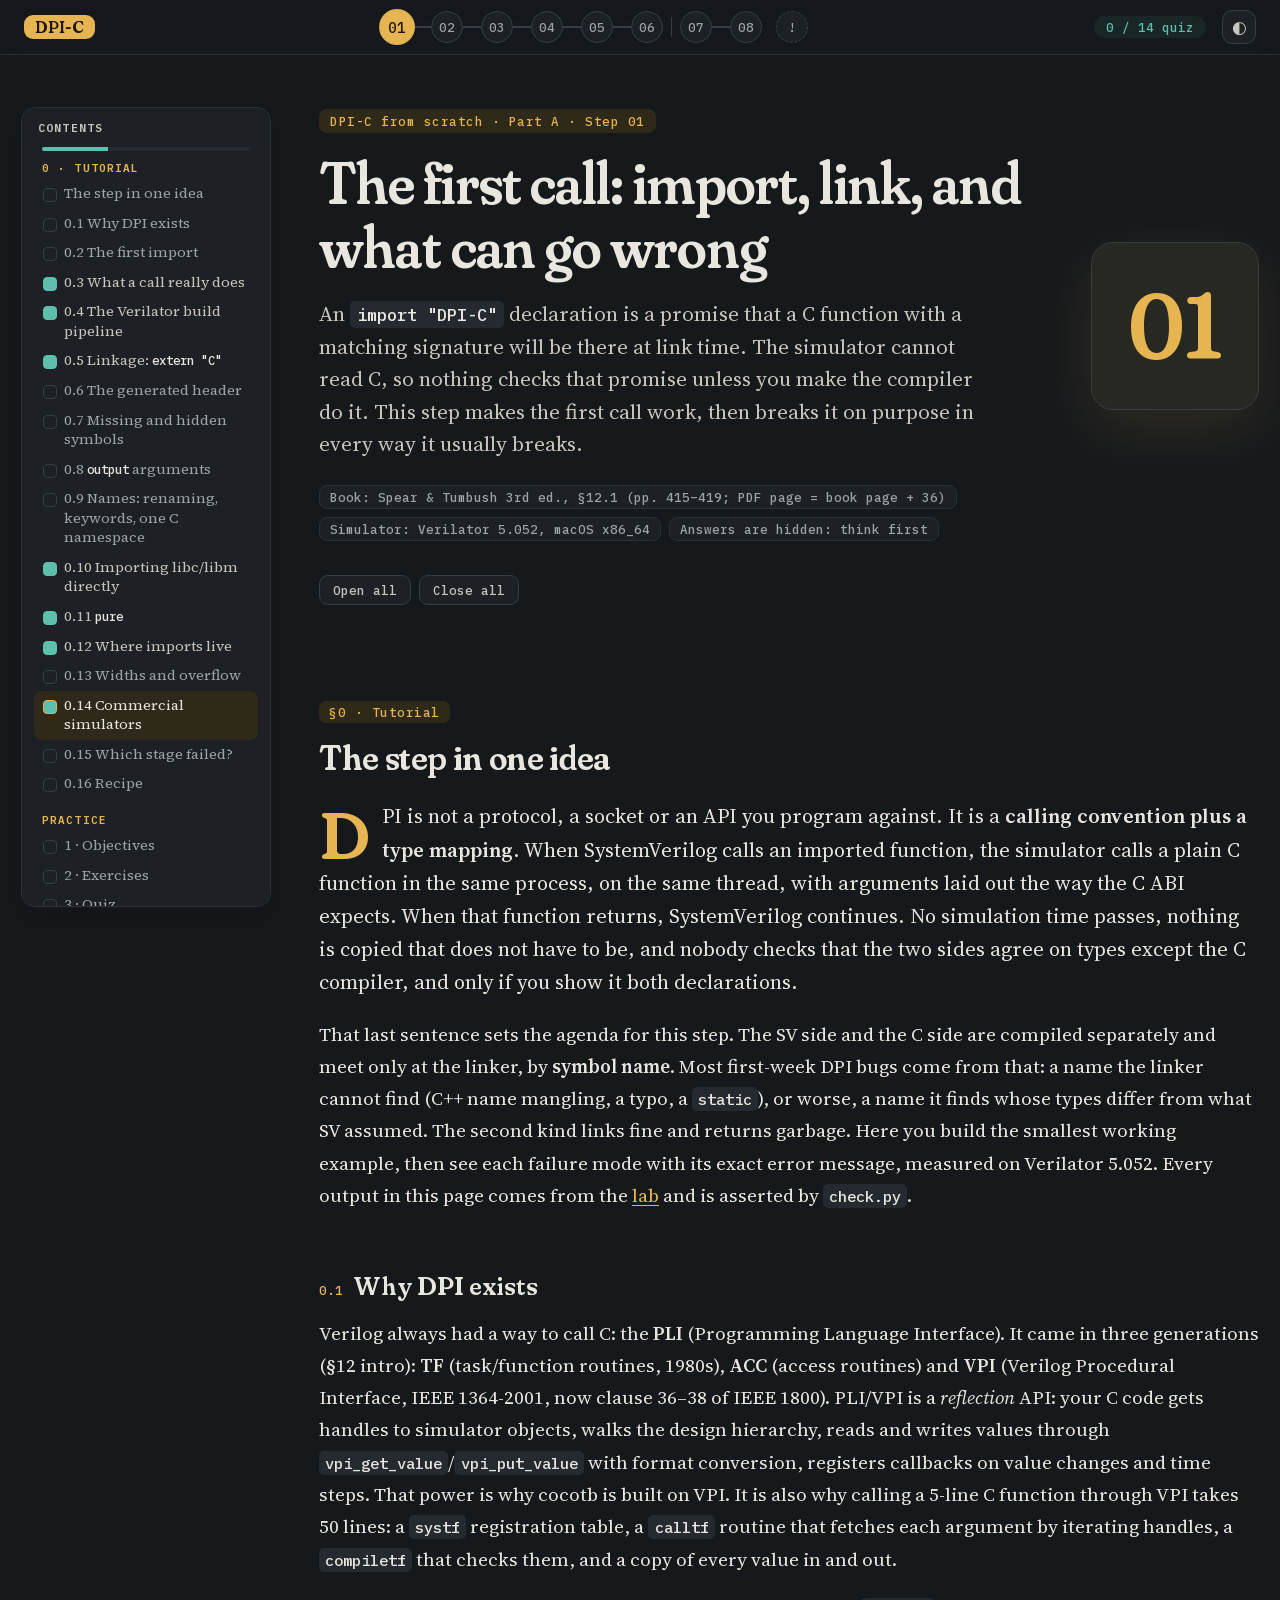
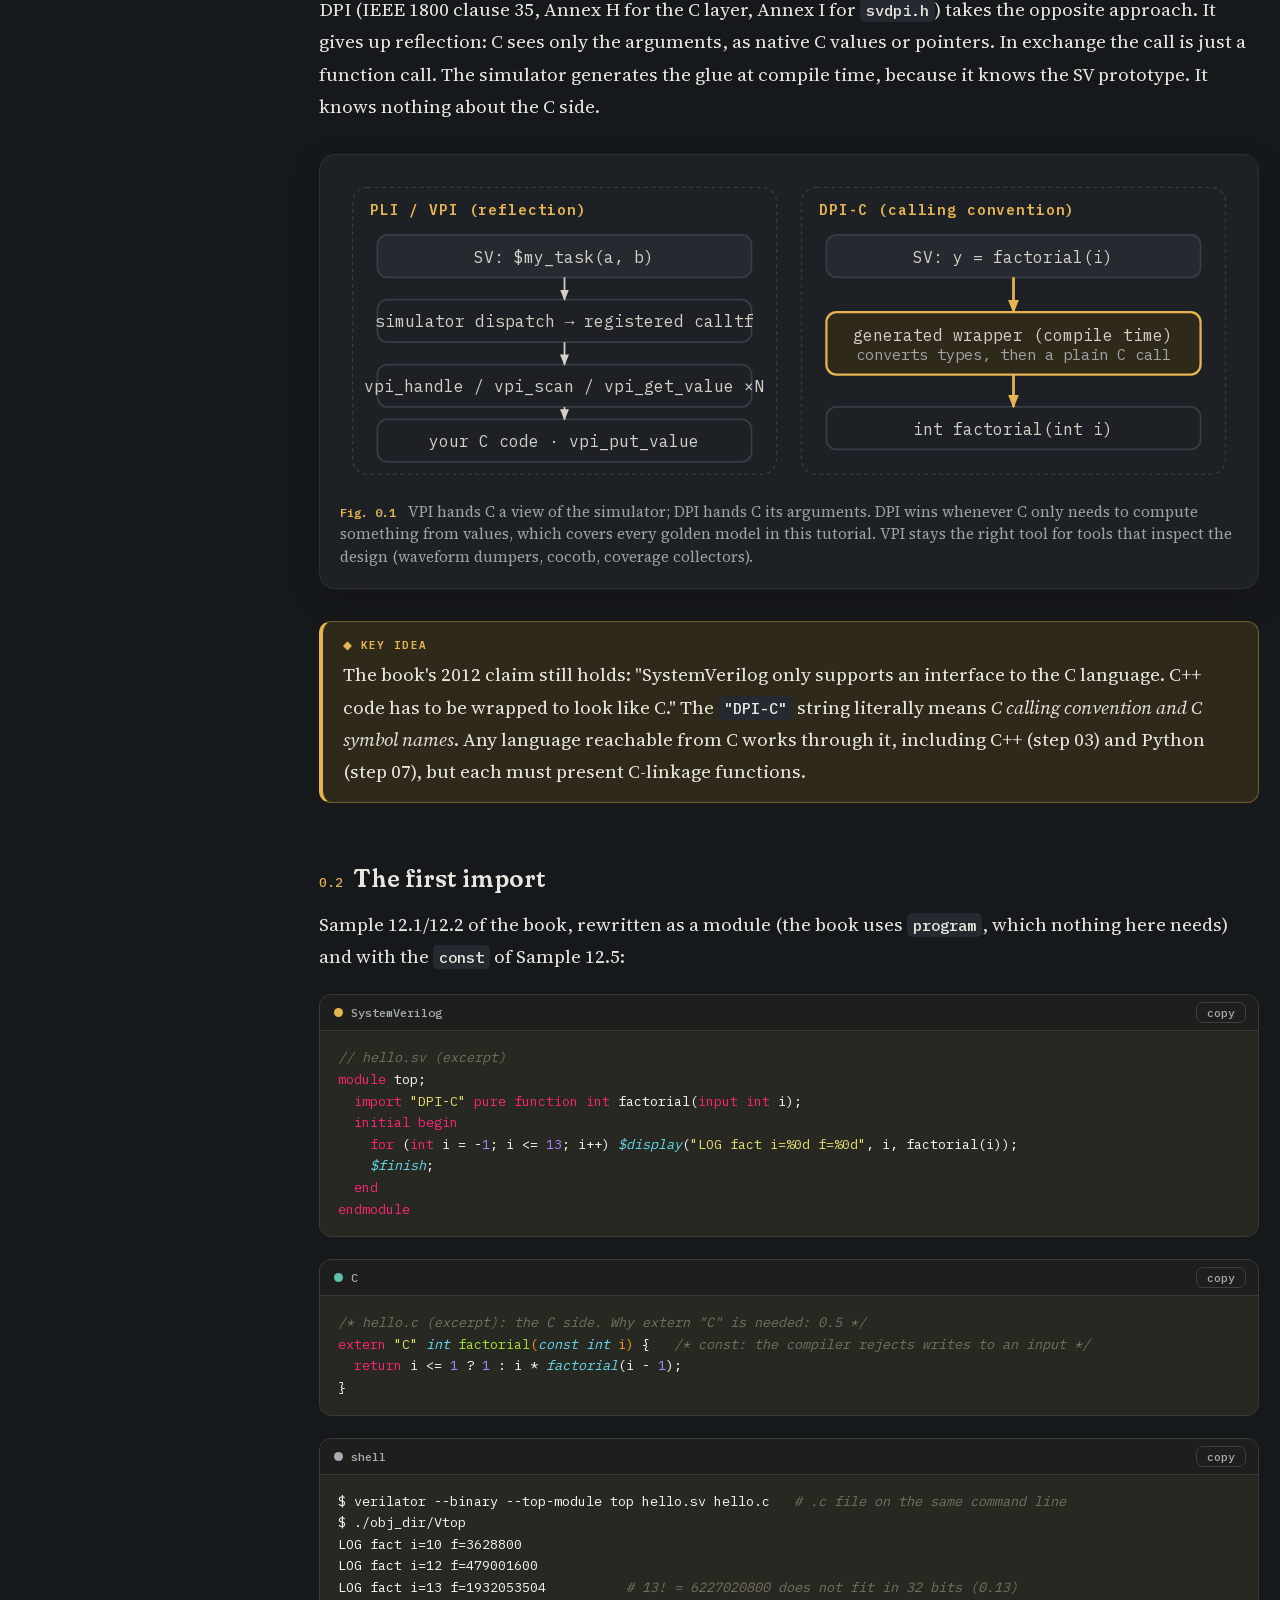
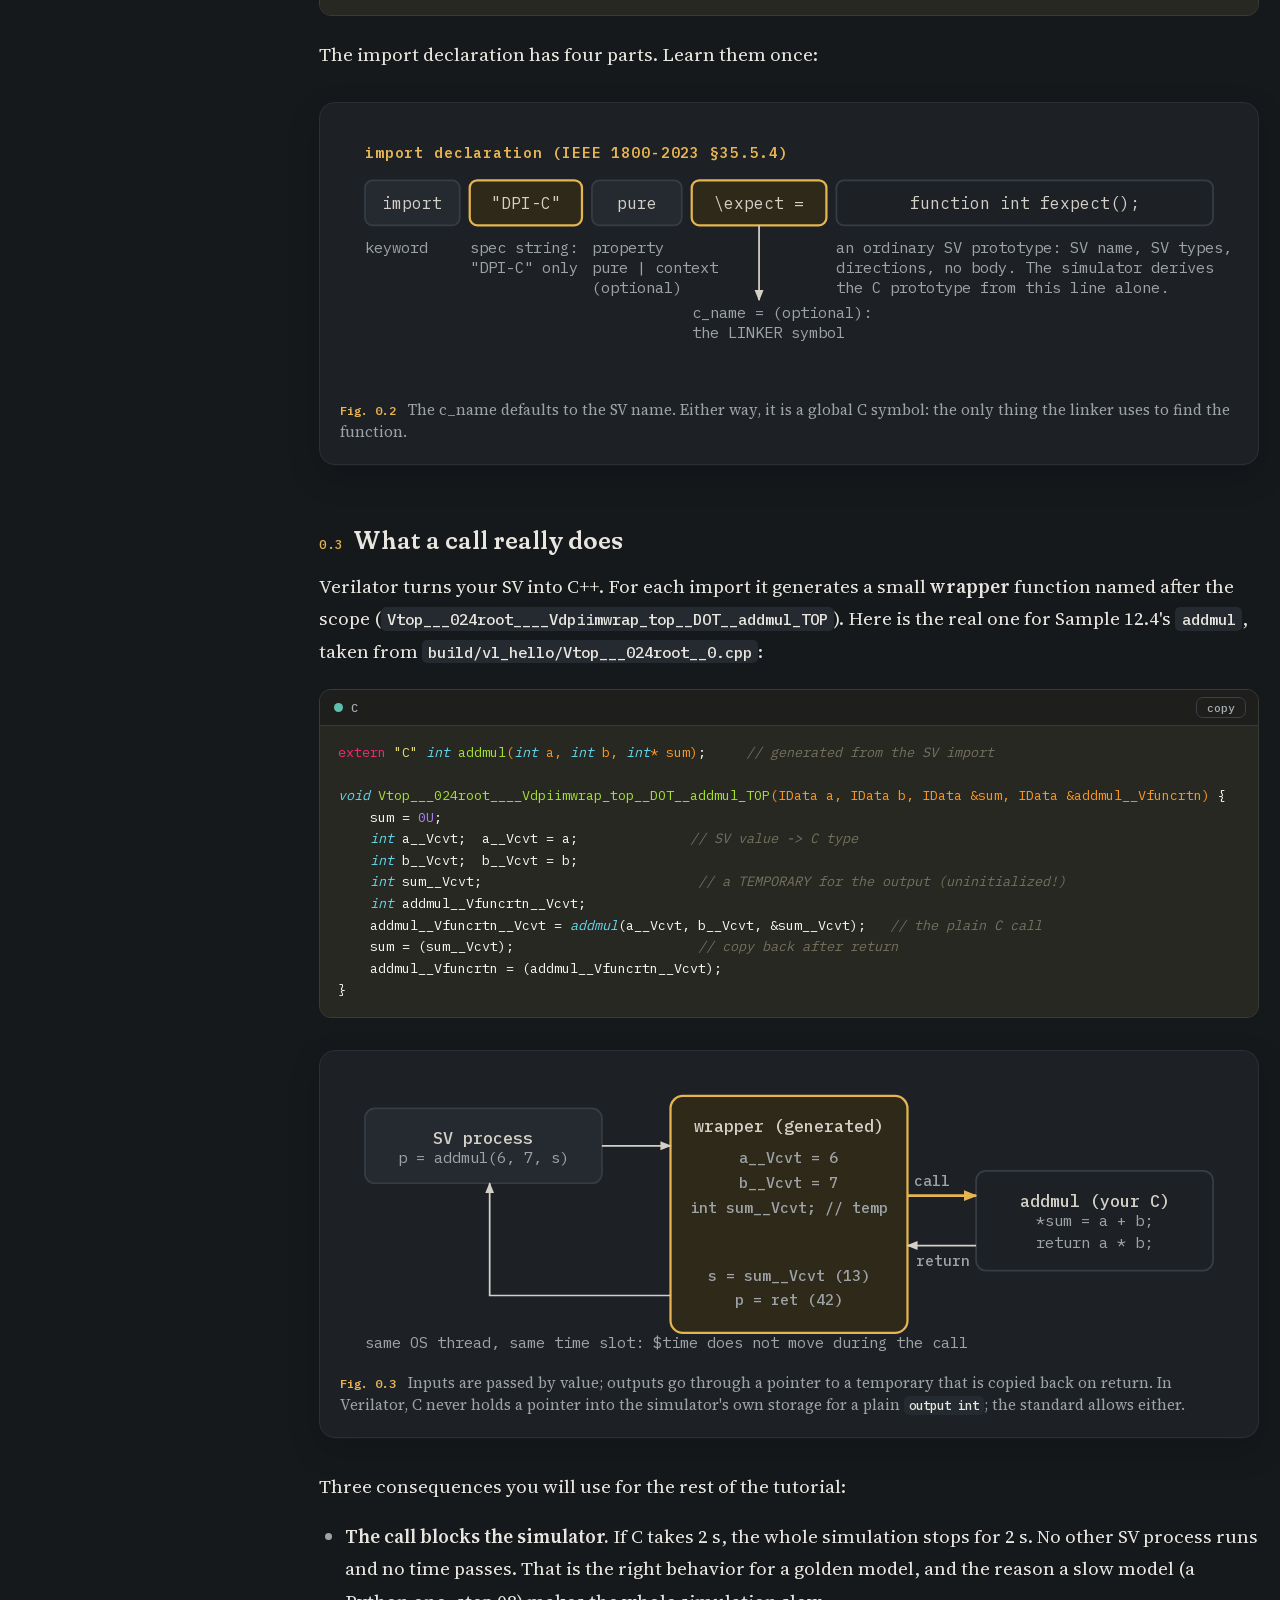
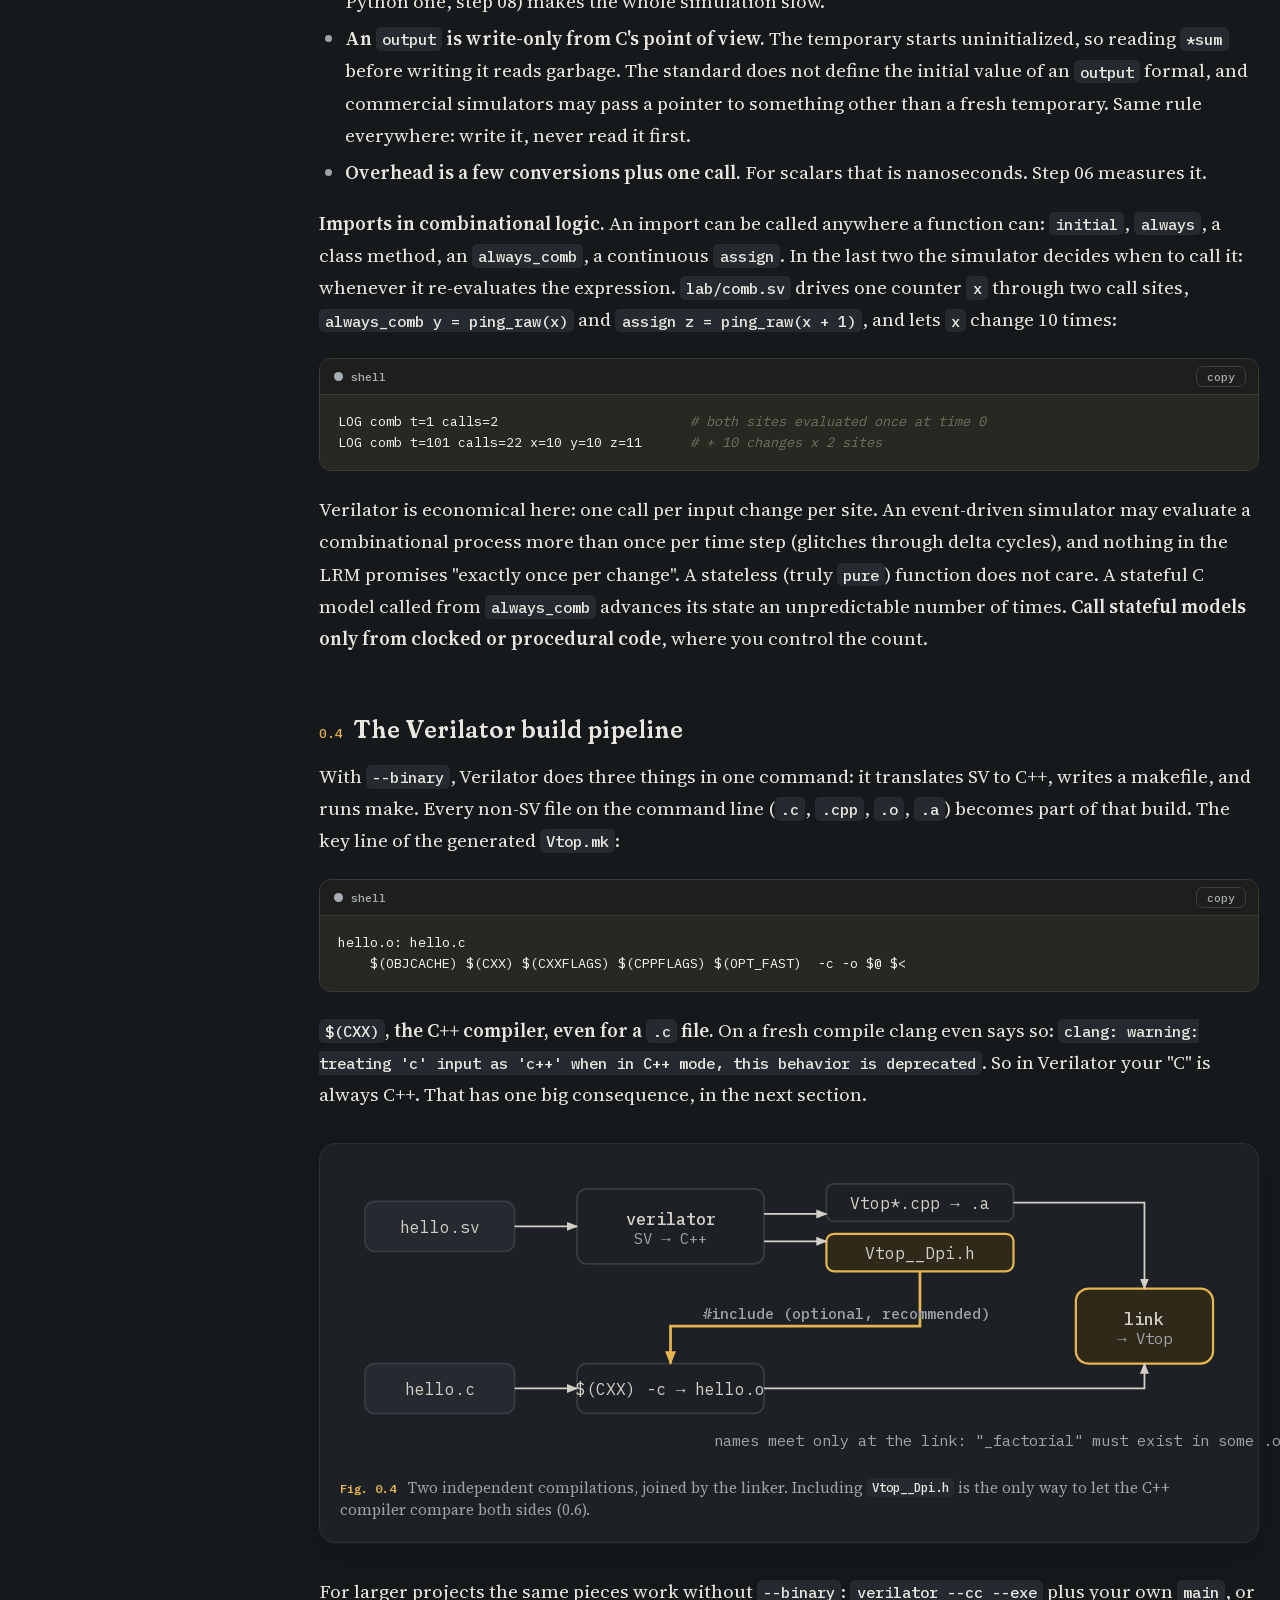
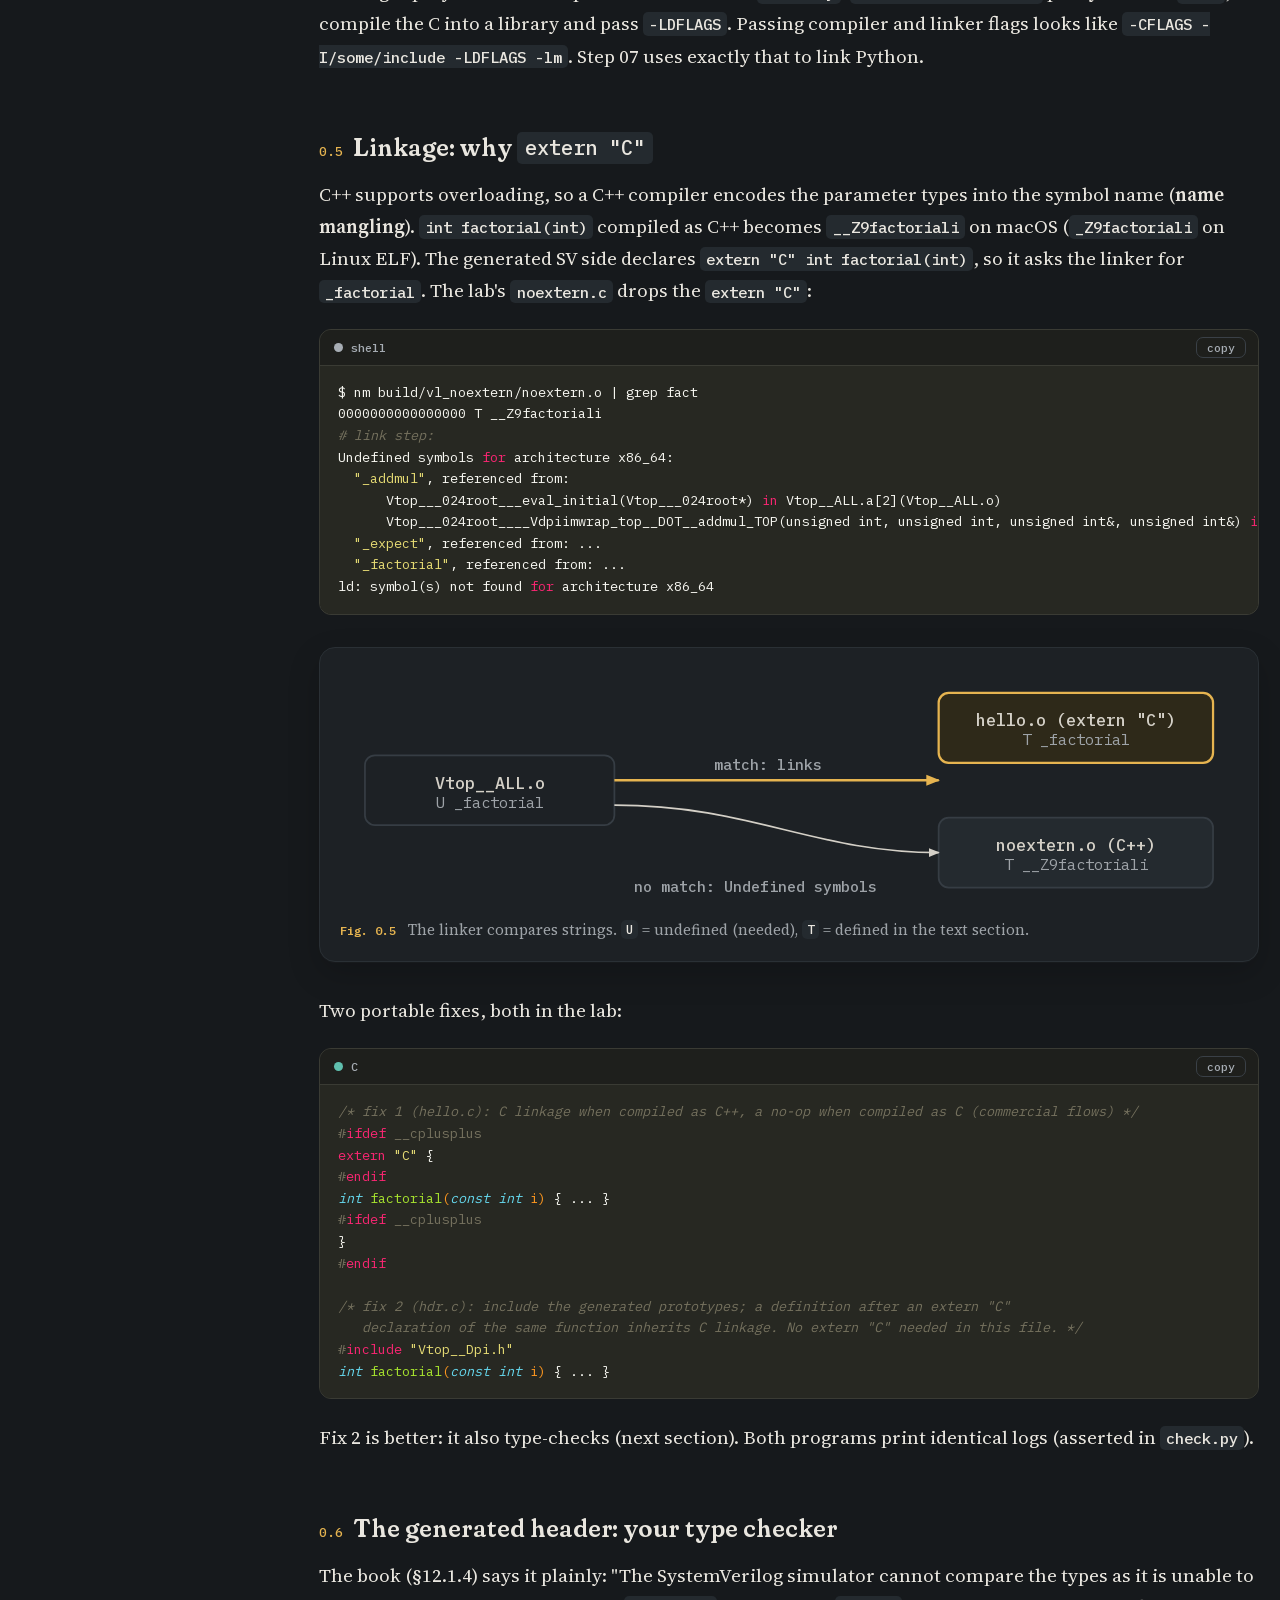
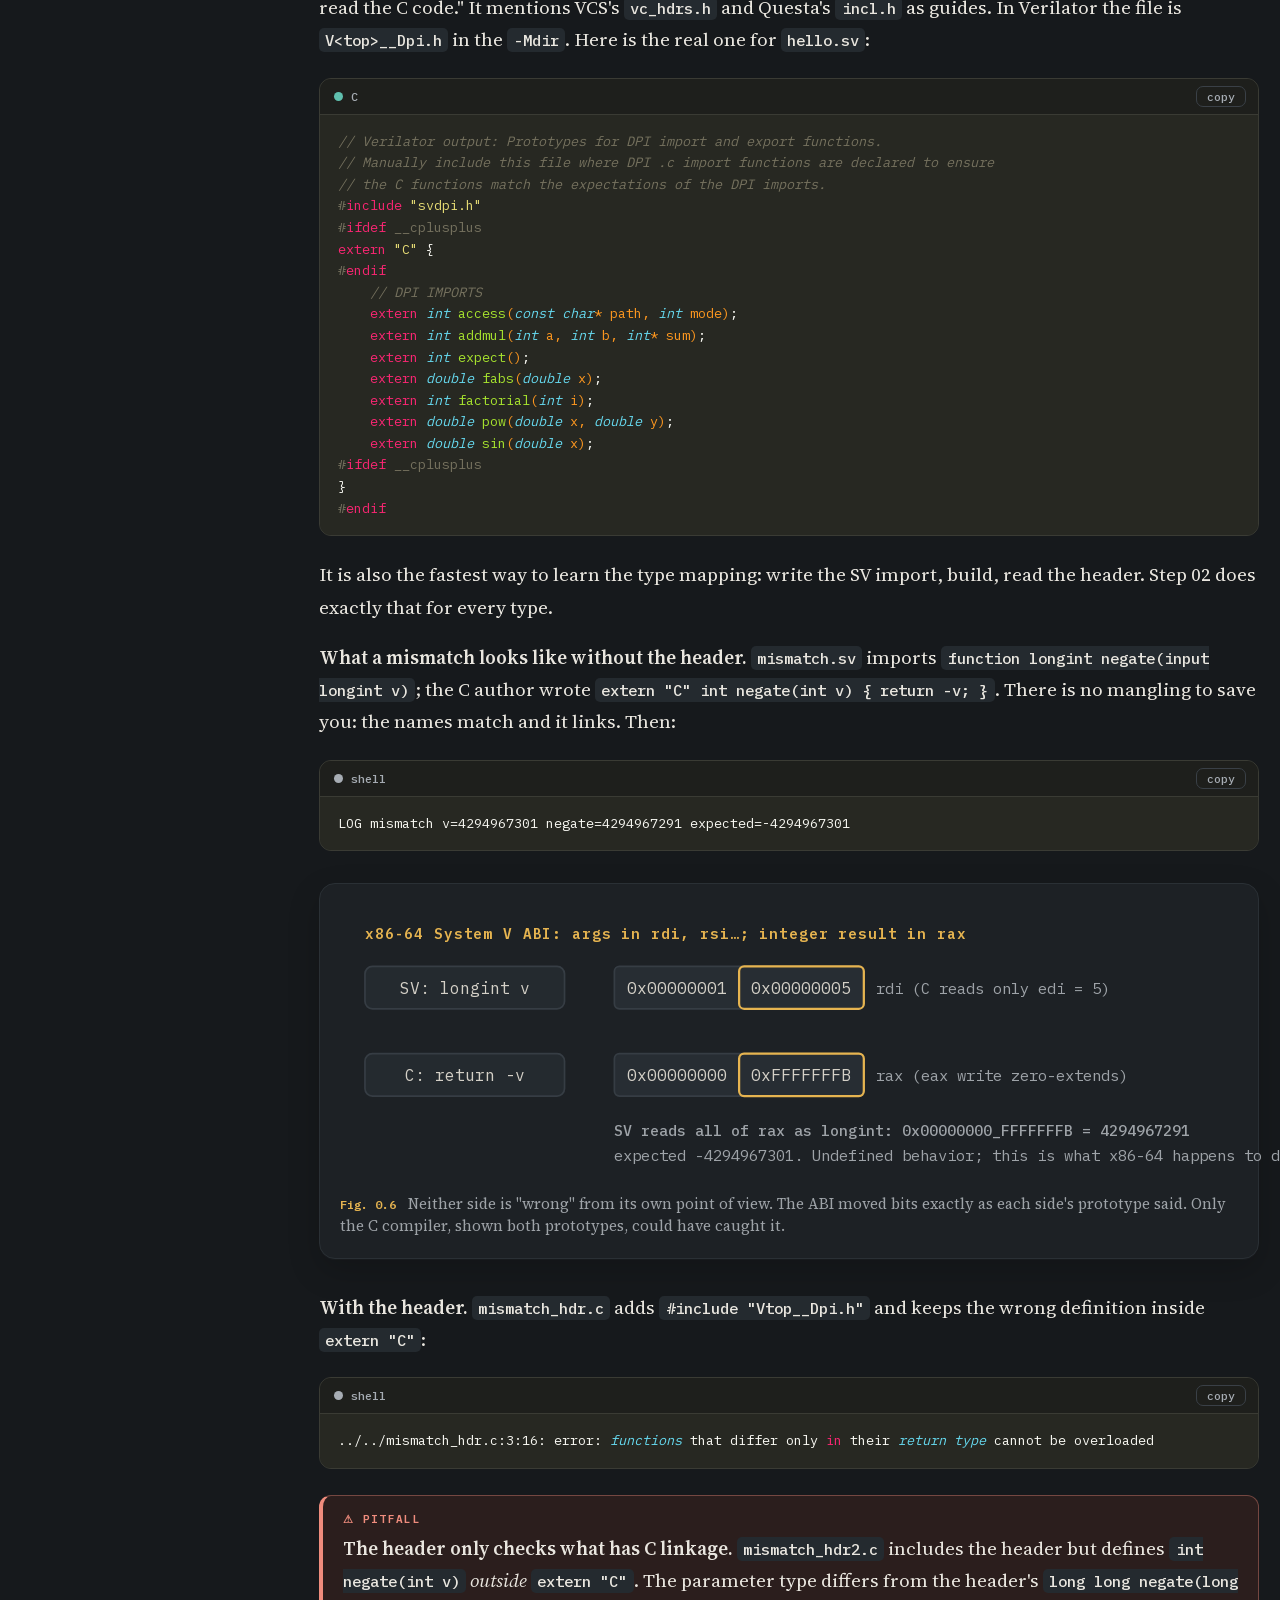
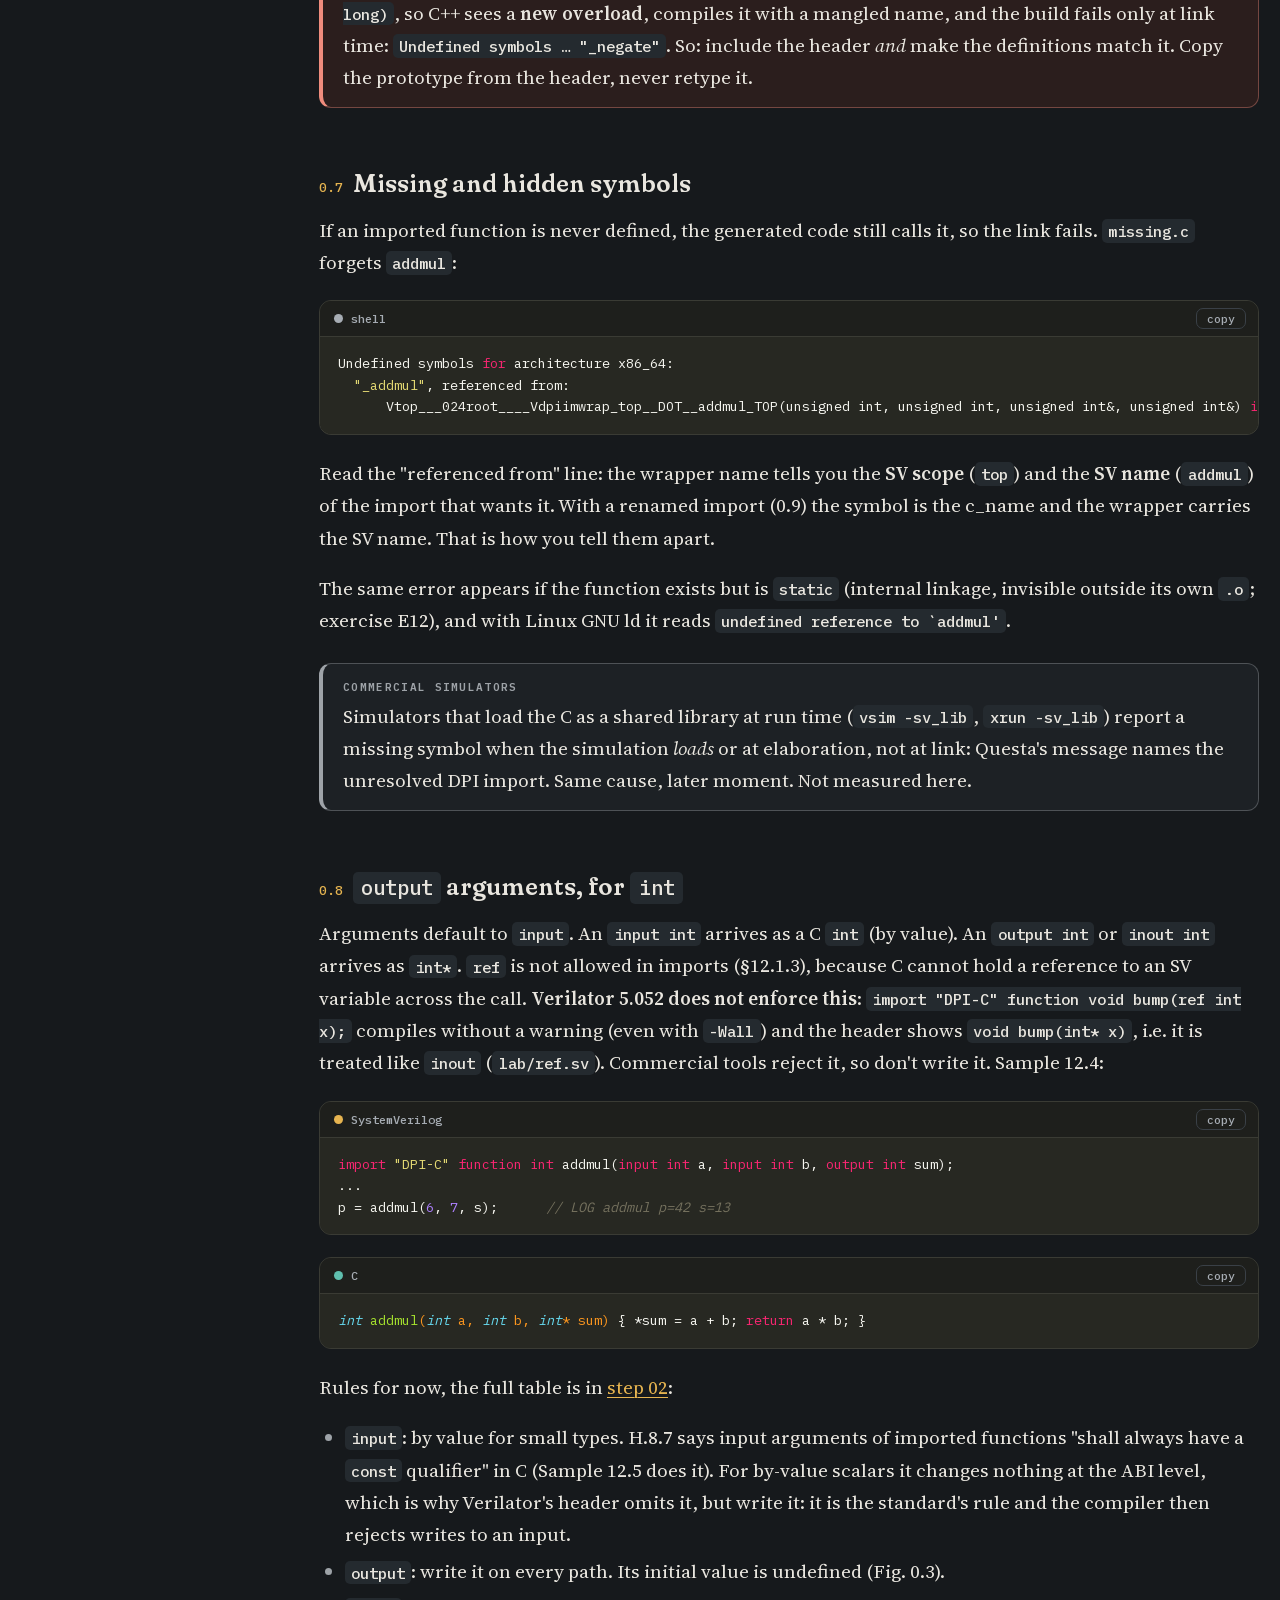
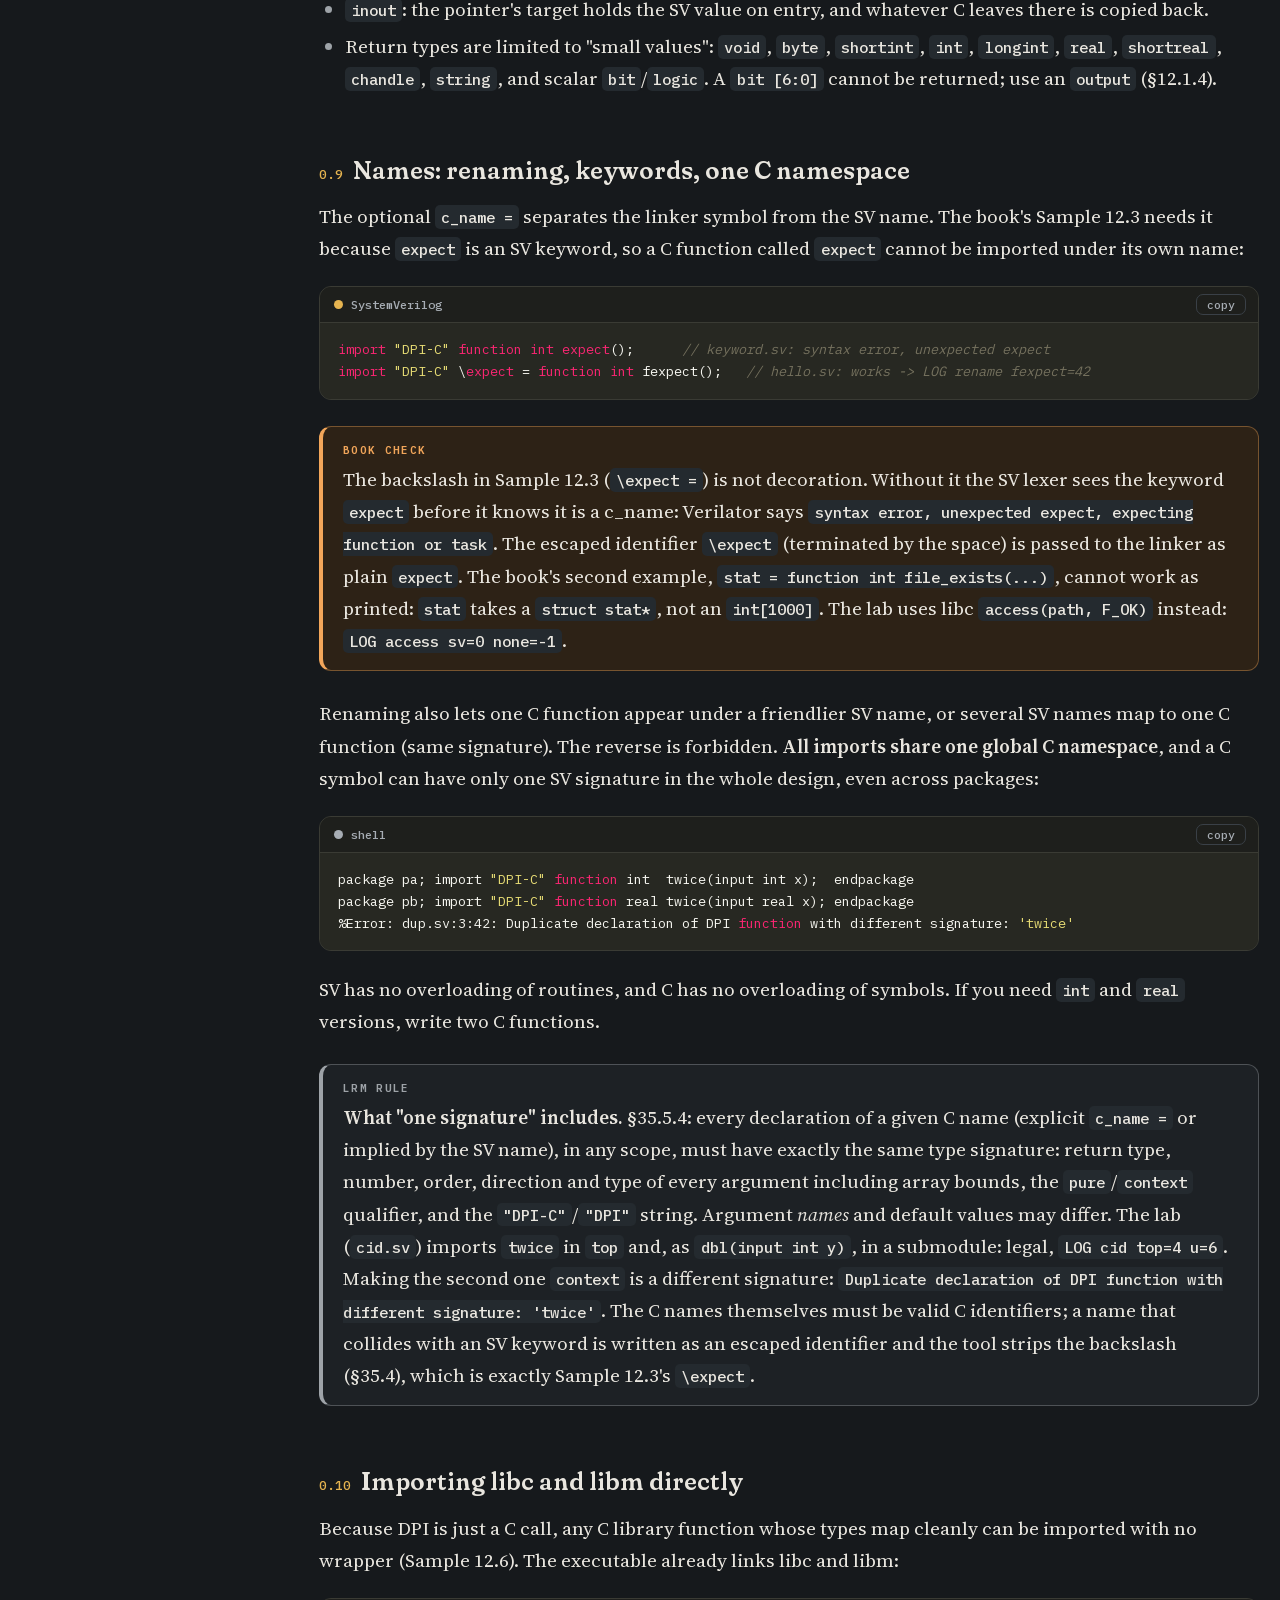
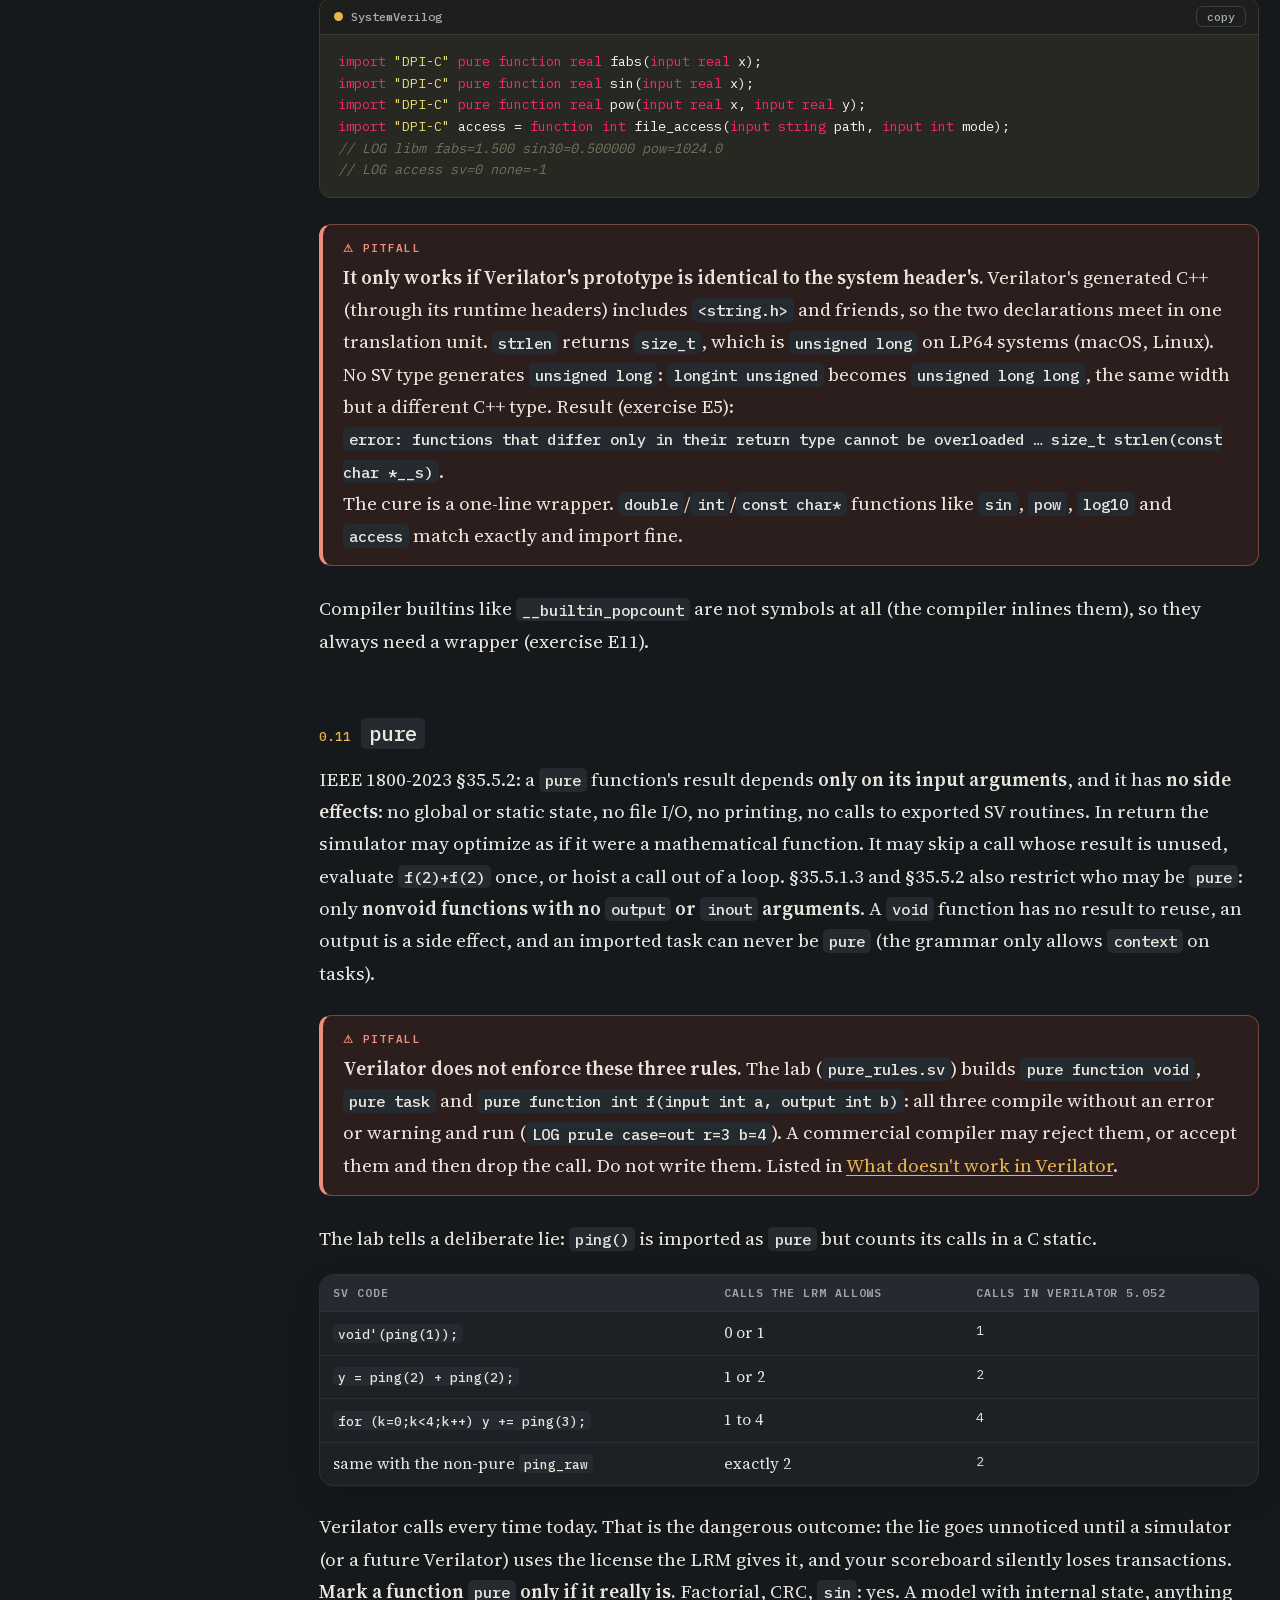
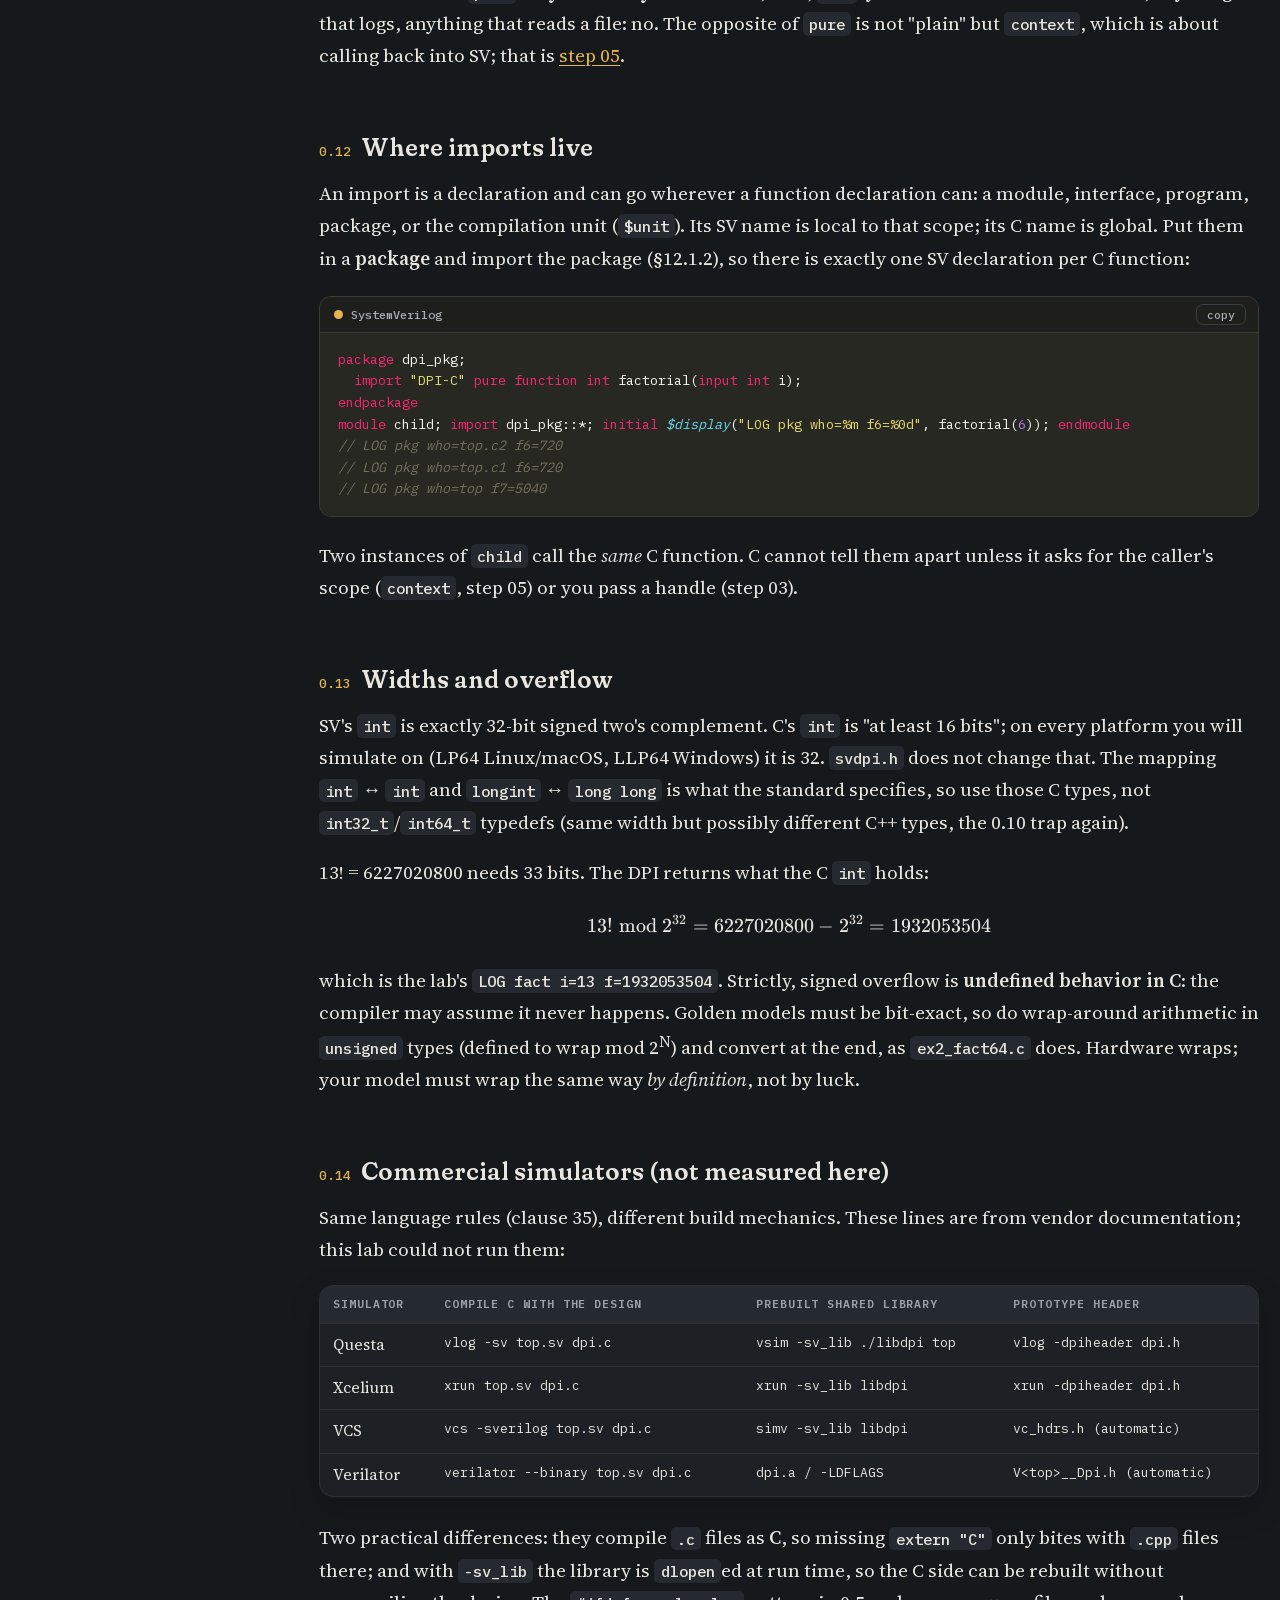
==== commit 23548dfe: "feat(tutorial): night-study design, Verilator gaps page and LRM review" ====
--- a/tutorial/01_first_call/guide.html
+++ b/tutorial/01_first_call/guide.html
@@ -10,29 +10,8 @@
 <script defer src="../assets/katex/katex.min.js"></script>
 <script defer src="../assets/katex/contrib/auto-render.min.js"></script>
 <script defer src="../assets/quiz.js"></script>
-<script>
-try{var t=localStorage.getItem('theme');if(t)document.documentElement.dataset.theme=t}catch(e){}
-document.addEventListener('DOMContentLoaded',function(){
-  renderMathInElement(document.body,{delimiters:[{left:'$$',right:'$$',display:true},{left:'$',right:'$',display:false}],throwOnError:false});
-  var toc=document.getElementById('toc');
-  if(matchMedia('(min-width:1100px)').matches)toc.open=true;
-  var links=[].slice.call(toc.querySelectorAll('a[href^="#"]')),map={};
-  links.forEach(function(a){map[a.getAttribute('href').slice(1)]=a});
-  var io=new IntersectionObserver(function(es){es.forEach(function(e){if(!e.isIntersecting)return;links.forEach(function(a){a.classList.remove('on')});map[e.target.id].classList.add('on')})},{rootMargin:'0px 0px -75% 0px'});
-  Object.keys(map).forEach(function(id){var el=document.getElementById(id);if(el)io.observe(el)});
-});
-function setAll(o){document.querySelectorAll('main details').forEach(function(d){d.open=o})}
-function theme(){var r=document.documentElement,d=r.dataset.theme||(matchMedia('(prefers-color-scheme:dark)').matches?'dark':'light'),n=d==='dark'?'light':'dark';r.dataset.theme=n;try{localStorage.setItem('theme',n)}catch(e){}}
-</script>
-<style>
-/* local tweaks: SV and C code */
-pre.sv,pre.cc,pre.sh{font-size:13px;line-height:1.5}
-pre .c{color:var(--muted);font-style:italic}
-pre .k{color:var(--acc);font-weight:600}
-p code,li code,td code{overflow-wrap:anywhere}
-td.mono,th.mono{font-family:var(--font-mono);white-space:nowrap;font-size:13px}
-.steps{display:flex;justify-content:space-between;gap:12px;font-family:var(--font-mono);font-size:12.5px;margin-top:6px}
-</style>
+<script>try{var t=localStorage.getItem('dpic-theme');if(t)document.documentElement.dataset.theme=t}catch(e){}</script>
+<script defer src="../assets/guide.js"></script>
 </head>
 <body>
 <svg class="dg-defs" aria-hidden="true" focusable="false"><defs>
@@ -70,8 +49,6 @@
 </ol></nav></details>
 
 <main>
-<div class="top"><a href="../index.html">← Tutorial index</a><button onclick="theme()" aria-label="Toggle light/dark theme">◐ theme</button></div>
-<div class="steps"><span>Step 01 of 08</span><a href="../02_data_types/guide.html">Next: 02 · Data types →</a></div>
 <p class="kicker">DPI-C from scratch · Part A · Step 01</p>
 <h1>The first call: import, link, and what can go wrong</h1>
 <p class="deck">An <code>import "DPI-C"</code> declaration is a promise that a C function with a matching signature will be there at link time. The simulator cannot read C, so nothing checks that promise unless you make the compiler do it. This step makes the first call work, then breaks it on purpose in every way it usually breaks.</p>
@@ -316,7 +293,7 @@
 <pre class="cc"><code><span class="k">int</span> addmul(<span class="k">int</span> a, <span class="k">int</span> b, <span class="k">int</span>* sum) { *sum = a + b; <span class="k">return</span> a * b; }</code></pre>
 <p>Rules for now, the full table is in <a href="../02_data_types/guide.html">step 02</a>:</p>
 <ul>
-<li><code>input</code>: by value for small types. Mark it <code>const</code> in C if you like (Sample 12.5); the header omits <code>const</code> for scalars because it does not matter to the caller.</li>
+<li><code>input</code>: by value for small types. H.8.7 says input arguments of imported functions "shall always have a <code>const</code> qualifier" in C (Sample 12.5 does it). For by-value scalars it changes nothing at the ABI level, which is why Verilator's header omits it, but write it: it is the standard's rule and the compiler then rejects writes to an input.</li>
 <li><code>output</code>: write it on every path. Its initial value is undefined (Fig. 0.3).</li>
 <li><code>inout</code>: the pointer's target holds the SV value on entry, and whatever C leaves there is copied back.</li>
 <li>Return types are limited to "small values": <code>void</code>, <code>byte</code>, <code>shortint</code>, <code>int</code>, <code>longint</code>, <code>real</code>, <code>shortreal</code>, <code>chandle</code>, <code>string</code>, and scalar <code>bit</code>/<code>logic</code>. A <code>bit [6:0]</code> cannot be returned; use an <code>output</code> (§12.1.4).</li>
@@ -333,6 +310,7 @@
 package pb; import "DPI-C" function real twice(input real x); endpackage
 %Error: dup.sv:3:42: Duplicate declaration of DPI function with different signature: 'twice'</code></pre>
 <p>SV has no overloading of routines, and C has no overloading of symbols. If you need <code>int</code> and <code>real</code> versions, write two C functions.</p>
+<div class="callout note" style="--c-label:'LRM rule'"><p><b>What "one signature" includes.</b> §35.5.4: every declaration of a given C name (explicit <code>c_name =</code> or implied by the SV name), in any scope, must have exactly the same type signature: return type, number, order, direction and type of every argument including array bounds, the <code>pure</code>/<code>context</code> qualifier, and the <code>"DPI-C"</code>/<code>"DPI"</code> string. Argument <em>names</em> and default values may differ. The lab (<code>cid.sv</code>) imports <code>twice</code> in <code>top</code> and, as <code>dbl(input int y)</code>, in a submodule: legal, <code>LOG cid top=4 u=6</code>. Making the second one <code>context</code> is a different signature: <code>Duplicate declaration of DPI function with different signature: 'twice'</code>. The C names themselves must be valid C identifiers; a name that collides with an SV keyword is written as an escaped identifier and the tool strips the backslash (§35.4), which is exactly Sample 12.3's <code>\expect</code>.</p></div>
 
 <!-- 0.10 -->
 <h3 id="r-libc"><span class="no">0.10</span>Importing libc and libm directly</h3>
@@ -348,7 +326,8 @@
 
 <!-- 0.11 -->
 <h3 id="r-pure"><span class="no">0.11</span><code>pure</code></h3>
-<p>IEEE 1800-2023 §35.5.2: a <code>pure</code> function's result depends <b>only on its input arguments</b>, and it has <b>no side effects</b>: no global or static state, no file I/O, no printing, no calls to exported SV routines. In return the simulator may optimize as if it were a mathematical function. It may skip a call whose result is unused, evaluate <code>f(2)+f(2)</code> once, or hoist a call out of a loop. Only functions can be <code>pure</code> (an imported task never is), and output/inout arguments are not allowed in a pure function.</p>
+<p>IEEE 1800-2023 §35.5.2: a <code>pure</code> function's result depends <b>only on its input arguments</b>, and it has <b>no side effects</b>: no global or static state, no file I/O, no printing, no calls to exported SV routines. In return the simulator may optimize as if it were a mathematical function. It may skip a call whose result is unused, evaluate <code>f(2)+f(2)</code> once, or hoist a call out of a loop. §35.5.1.3 and §35.5.2 also restrict who may be <code>pure</code>: only <b>nonvoid functions with no <code>output</code> or <code>inout</code> arguments</b>. A <code>void</code> function has no result to reuse, an output is a side effect, and an imported task can never be <code>pure</code> (the grammar only allows <code>context</code> on tasks).</p>
+<div class="callout trap"><p><b>Verilator does not enforce these three rules.</b> The lab (<code>pure_rules.sv</code>) builds <code>pure function void</code>, <code>pure task</code> and <code>pure function int f(input int a, output int b)</code>: all three compile without an error or warning and run (<code>LOG prule case=out r=3 b=4</code>). A commercial compiler may reject them, or accept them and then drop the call. Do not write them. Listed in <a href="../verilator_gaps.html">What doesn't work in Verilator</a>.</p></div>
 <p>The lab tells a deliberate lie: <code>ping()</code> is imported as <code>pure</code> but counts its calls in a C static.</p>
 <div class="tbl"><table>
 <tr><th>SV code</th><th>calls the LRM allows</th><th>calls in Verilator 5.052</th></tr>
@@ -384,11 +363,13 @@
 <div class="tbl"><table>
 <tr><th>Simulator</th><th>compile C with the design</th><th>prebuilt shared library</th><th>prototype header</th></tr>
 <tr><td>Questa</td><td class="mono">vlog -sv top.sv dpi.c</td><td class="mono">vsim -sv_lib ./libdpi top</td><td class="mono">vlog -dpiheader dpi.h</td></tr>
-<tr><td>Xcelium</td><td class="mono">xrun top.sv dpi.c</td><td class="mono">xrun -sv_lib libdpi.so</td><td class="mono">xrun -dpiheader dpi.h</td></tr>
+<tr><td>Xcelium</td><td class="mono">xrun top.sv dpi.c</td><td class="mono">xrun -sv_lib libdpi</td><td class="mono">xrun -dpiheader dpi.h</td></tr>
 <tr><td>VCS</td><td class="mono">vcs -sverilog top.sv dpi.c</td><td class="mono">simv -sv_lib libdpi</td><td class="mono">vc_hdrs.h (automatic)</td></tr>
 <tr><td>Verilator</td><td class="mono">verilator --binary top.sv dpi.c</td><td class="mono">dpi.a / -LDFLAGS</td><td class="mono">V&lt;top&gt;__Dpi.h (automatic)</td></tr>
 </table></div>
-<p>Two practical differences: they compile <code>.c</code> files as <b>C</b>, so missing <code>extern "C"</code> only bites with <code>.cpp</code> files there; and with <code>-sv_lib</code> the library is <code>dlopen</code>ed at run time, so the C side can be rebuilt without recompiling the design. The <code>#ifdef __cplusplus</code> pattern in 0.5 makes one source file work everywhere. <code>import "DPI"</code> (no <code>-C</code>, the IEEE 1800-2005 spelling, deprecated since 2009) may still be accepted by commercial tools with a warning. Verilator rejects it: <code>Unsupported DPI type 'DPI': Use 'DPI-C'</code>.</p>
+<p>Two practical differences: they compile <code>.c</code> files as <b>C</b>, so missing <code>extern "C"</code> only bites with <code>.cpp</code> files there; and with <code>-sv_lib</code> the library is <code>dlopen</code>ed at run time, so the C side can be rebuilt without recompiling the design. The <code>#ifdef __cplusplus</code> pattern in 0.5 makes one source file work everywhere.</p>
+<p>The loading switches come from Annex J, which recommends (informatively) the same names for every tool: <code>-sv_lib</code> takes the library path <b>without</b> its extension (<code>-sv_lib lib/dpi</code>; the tool adds <code>.so</code>, <code>.dylib</code> or <code>.dll</code>), <code>-sv_liblist file</code> names a bootstrap file whose first line is <code>#!SV_LIBRARIES</code> followed by one library per line, and <code>-sv_root dir</code> is prepended to relative paths. Bootstrap entries load before <code>-sv_lib</code> switches, in order, and each library loads once (J.3, J.4, J.4.1). Verilator has none of this: it links the C into the executable at build time.</p>
+<p><code>import "DPI"</code> (no <code>-C</code>) is not just an old spelling. It selects the deprecated SV3.1a argument passing for packed types, where C gets opaque <code>svBitPackedArrRef</code> handles instead of canonical <code>svBitVecVal</code> chunks (§35.5.4, H.14), so C written for <code>"DPI-C"</code> would read garbage through it. §35.5.4 requires a compile-time warning or error for it. Verilator's error, <code>Unsupported DPI type 'DPI': Use 'DPI-C'</code>, is the compliant answer; some commercial tools warn and fall back to the old semantics.</p>
 
 <!-- 0.15 -->
 <h3 id="r-debug"><span class="no">0.15</span>Which stage failed? A map of DPI errors</h3>
@@ -685,10 +666,10 @@
 
 <!-- §4 -->
 <h2 id="s4"><span class="no">§4 · Lab</span>Run it, break it, read the messages</h2>
-<p>Everything above comes from <code>tutorial/01_first_call/lab/</code>. One command builds about 20 small experiments in parallel, runs them, and asserts 46 facts:</p>
+<p>Everything above comes from <code>tutorial/01_first_call/lab/</code>. One command builds about 25 small experiments in parallel, runs them, and asserts 53 facts:</p>
 <pre class="sh"><code>$ cd tutorial/01_first_call/lab
 $ python3 check.py          <span class="c"># ~3 s with ccache warm, ~1–2 min cold</span>
-check.py: 46 checks passed
+check.py: 53 checks passed
 $ bash run.sh                <span class="c"># just build + run; logs in build/</span></code></pre>
 <p><b>Before running, predict:</b> (1) what <code>factorial(13)</code> prints; (2) which builds fail and at which stage (Verilator, C++ compile, or link); (3) the value <code>negate</code> returns; (4) the call counts in <code>pure.log</code>. Then compare with the table.</p>
 <div class="tbl"><table>
@@ -707,6 +688,8 @@
 <tr><td>libc <code>strlen</code> imported directly</td><td class="mono">ex/ex5_strlen.sv</td><td>C++ compile</td><td>clash with <code>size_t strlen</code> from <code>&lt;string.h&gt;</code></td></tr>
 <tr><td>lying <code>pure</code></td><td class="mono">pure.sv/.c</td><td>runs</td><td>calls: unused=1, twice=2, loop4=4 (no elimination)</td></tr>
 <tr><td>import in <code>always_comb</code>/<code>assign</code></td><td class="mono">comb.sv + pure.c</td><td>runs</td><td>2 calls at t=0, then 1 per change per site: 22 total</td></tr>
+<tr><td><code>pure</code> on <code>void</code> / task / with <code>output</code> (illegal)</td><td class="mono">pure_rules.sv/.c</td><td>runs</td><td>all three accepted silently; <code>r=3 b=4</code></td></tr>
+<tr><td>one C name in two scopes</td><td class="mono">cid.sv/.c</td><td>runs / Verilator</td><td><code>top=4 u=6</code>; with <code>context</code> on one: <code>Duplicate declaration … 'twice'</code></td></tr>
 <tr><td><code>ref</code> argument (illegal)</td><td class="mono">ref.sv</td><td>link</td><td>accepted silently as <code>int*</code>; only <code>"_bump"</code> undefined</td></tr>
 <tr><td>imports in a package</td><td class="mono">pkg.sv/.c</td><td>runs</td><td><code>top.c1</code>, <code>top.c2</code>: 720; <code>top</code>: 5040</td></tr>
 </table></div>
@@ -739,7 +722,6 @@
 <li>Outputs are write-only on entry. Unsigned arithmetic for anything that wraps.</li>
 <li>Keep imports in one package; copy C prototypes from the header, never retype them.</li>
 </ol>
-<div class="steps"><a href="../index.html">← Tutorial index</a><a href="../02_data_types/guide.html">Next: 02 · Data types →</a></div>
 </main>
 </div>
 </body>
--- a/tutorial/assets/guide.css
+++ b/tutorial/assets/guide.css
@@ -1,202 +1,244 @@
-/* tutorial/assets/guide.css — shared visual system for the guides (copied from dd_work/study/assets) */
+/* tutorial/assets/guide.css — "Night study" visual system (dark first, light on toggle).
+   Fraunces Soft headings, Source Serif 4 body, IBM Plex Mono code; slate surfaces, amber as the only strong accent.
+   Works with the guide markup (toc, kicker/h1/deck, h2 .no, .q, details/.a, callouts, .tbl, figure.fig, svg.dg)
+   and with the chrome that guide.js injects (top bar, hero number, code headers, pager). */
 @import url('fonts/fonts.css');
-
-/* ---------- tokens ---------- */
+@import url('fonts/fraunces-soft.css');
+
+/* ---------- tokens: dark is the default ---------- */
 :root{
-  --font-body:"Source Serif 4","Iowan Old Style","Palatino Linotype",Georgia,serif;
-  --font-display:"Fraunces","Iowan Old Style",Georgia,serif;
+  --font-body:"Source Serif 4","Iowan Old Style",Georgia,serif;
+  --font-display:"Fraunces Soft","Fraunces",Georgia,serif;
   --font-mono:"IBM Plex Mono",ui-monospace,"SF Mono",Menlo,monospace;
-  --font-dg:system-ui,-apple-system,"Segoe UI",Roboto,sans-serif;
-
-  --bg:#f6f2ea; --surface:#fffdf8; --surface-2:#f0eadf; --ink:#1f1b16; --ink-2:#463f35; --muted:#776e61;
-  --line:#e4dccd; --line-2:#d2c8b5;
-  --acc:#b5461b; --acc-soft:#f5e1d3; --on-acc:#fffaf4;
-  --trap:#b3261e; --trap-soft:#fae6e3;
-  --fpga:#0e7065; --fpga-soft:#dcefeb;
-  --asic:#3a4aa6; --asic-soft:#e4e7f6;
-  --err:#8a6000; --err-soft:#f5ead0;
-  /* diagrams */
-  --d-ink:#3b352d; --d-fill:#fffdf8; --d-reg:#ece3d2; --d-acc:var(--acc); --d-acc-soft:var(--acc-soft);
+  --font-dg:"IBM Plex Mono",ui-monospace,monospace;
+
+  --bg:#16191c; --surface:#1d2125; --surface-2:#242a2f; --ink:#e9e6df; --ink-2:#c9c5bc; --muted:#9ea3a8;
+  --line:#2a3035; --line-2:#363d44;
+  --acc:#e6b450; --acc-soft:#2e2919; --on-acc:#1a1508; --hl:rgba(230,180,80,.25);
+  --trap:#ef8c7d; --trap-soft:#2b1e1d;
+  --fpga:#5fbfae; --fpga-soft:#182725;
+  --asic:#9db4ff; --asic-soft:#1c2436;
+  --err:#f2a65a; --err-soft:#2d2216;
+  --ok:#5fbfae; --bad:#ef8c7d;
+  --code-bg:#272822; --code-head:#1e1f1c; --code-ink:#f8f8f2; --code-k:#f92672; --code-c:#75715e; --code-line:#3a3b34;
+  --d-ink:#d4d0c7; --d-fill:#1d2125; --d-reg:#272d33; --d-acc:var(--acc); --d-acc-soft:var(--acc-soft);
   --d-2:var(--fpga); --d-2-soft:var(--fpga-soft); --d-3:var(--asic); --d-3-soft:var(--asic-soft);
+  --shadow:0 1px 0 rgba(255,255,255,.02), 0 12px 32px rgba(0,0,0,.18);
+  color-scheme:dark;
+}
+:root[data-theme="light"]{
+  --bg:#f6f4ef; --surface:#fffefb; --surface-2:#f1ece0; --ink:#1d1f22; --ink-2:#3d4148; --muted:#5f646b;
+  --line:#e3dfd5; --line-2:#d3cec2;
+  --acc:#a8730f; --acc-soft:#f6ead0; --on-acc:#fff; --hl:rgba(230,180,80,.38);
+  --trap:#c2503f; --trap-soft:#fbefec;
+  --fpga:#2f8a7c; --fpga-soft:#e3f3f0;
+  --asic:#3a55b0; --asic-soft:#e8edfb;
+  --err:#b5651d; --err-soft:#fbefe2;
+  --ok:#2f8a7c; --bad:#c2503f;
+  --code-bg:#272822; --code-head:#1e1f1c; --code-ink:#f8f8f2; --code-k:#f92672; --code-c:#75715e; --code-line:#3a3b34;
+  --d-ink:#3b3f45; --d-fill:#fffefb; --d-reg:#efe9dc;
+  --shadow:0 1px 2px rgba(40,30,10,.04), 0 10px 28px rgba(40,30,10,.06);
   color-scheme:light;
-}
-@media (prefers-color-scheme:dark){
-  :root:not([data-theme="light"]){
-    --bg:#13110e; --surface:#1b1814; --surface-2:#231f1a; --ink:#ede6d9; --ink-2:#cfc5b4; --muted:#9a9080;
-    --line:#2d2822; --line-2:#3c352c;
-    --acc:#f08b5b; --acc-soft:#3b2417; --on-acc:#1a120c;
-    --trap:#ff8f84; --trap-soft:#3a1916;
-    --fpga:#5fc7b7; --fpga-soft:#12302b;
-    --asic:#a3afff; --asic-soft:#1e2242;
-    --err:#e6b54e; --err-soft:#33280f;
-    --d-ink:#d8cfbf; --d-fill:#1b1814; --d-reg:#2e2820;
-    color-scheme:dark;
-  }
-}
-:root[data-theme="dark"]{
-  --bg:#13110e; --surface:#1b1814; --surface-2:#231f1a; --ink:#ede6d9; --ink-2:#cfc5b4; --muted:#9a9080;
-  --line:#2d2822; --line-2:#3c352c;
-  --acc:#f08b5b; --acc-soft:#3b2417; --on-acc:#1a120c;
-  --trap:#ff8f84; --trap-soft:#3a1916;
-  --fpga:#5fc7b7; --fpga-soft:#12302b;
-  --asic:#a3afff; --asic-soft:#1e2242;
-  --err:#e6b54e; --err-soft:#33280f;
-  --d-ink:#d8cfbf; --d-fill:#1b1814; --d-reg:#2e2820;
-  color-scheme:dark;
 }
 
 /* ---------- base ---------- */
 *{box-sizing:border-box}
-html{scroll-behavior:smooth;scroll-padding-top:20px;-webkit-text-size-adjust:100%}
-body{margin:0;background:var(--bg);color:var(--ink);font:400 17.5px/1.68 var(--font-body);
+html{scroll-behavior:smooth;scroll-padding-top:76px;-webkit-text-size-adjust:100%}
+body{margin:0;background:var(--bg);color:var(--ink);font:400 19px/1.7 var(--font-body);
   font-optical-sizing:auto;text-rendering:optimizeLegibility;-webkit-font-smoothing:antialiased}
 a{color:var(--acc);text-decoration-thickness:1px;text-underline-offset:3px}
 a:hover{text-decoration-thickness:2px}
-::selection{background:var(--acc-soft)}
-b,strong{font-weight:620}
-em{font-style:italic}
+::selection{background:var(--hl)}
+b,strong{font-weight:600}
 hr{border:0;border-top:1px solid var(--line);margin:48px 0}
+p{margin:0 0 18px}
+ul,ol{padding-left:1.35em;margin:0 0 18px}
+li{margin:5px 0}
+li::marker{color:var(--muted)}
+.muted{color:var(--muted)}
+
+/* ---------- top bar (injected by guide.js) ---------- */
+.gbar{position:sticky;top:0;z-index:20;display:flex;align-items:center;gap:16px;padding:10px 24px;
+  background:color-mix(in srgb,var(--bg) 86%,transparent);backdrop-filter:blur(10px);-webkit-backdrop-filter:blur(10px);border-bottom:1px solid var(--line)}
+.gbar .logo{font:600 16px var(--font-display);font-variation-settings:"SOFT" 100;background:var(--acc);color:var(--on-acc);border-radius:9px;padding:2px 11px;text-decoration:none}
+.gbar .map{display:flex;align-items:center;margin:0 auto}
+.gbar .map a{width:32px;height:32px;border-radius:50%;border:1.5px solid var(--line-2);display:grid;place-items:center;
+  font:500 12.5px var(--font-mono);color:var(--muted);text-decoration:none;background:var(--surface);transition:transform .15s,border-color .15s}
+.gbar .map a:hover{transform:translateY(-2px);border-color:var(--acc);color:var(--ink)}
+.gbar .map a.cur{background:var(--acc);border-color:var(--acc);color:var(--on-acc);transform:scale(1.12)}
+.gbar .map a.gaps{border-style:dashed;margin-left:14px}
+.gbar .map i{width:18px;height:1.5px;background:var(--line-2)}
+.gbar .map .sep{width:1px;height:20px;background:var(--line-2);margin:0 8px}
+.gbar .score{font:500 12.5px var(--font-mono);border-radius:999px;padding:3px 12px;background:var(--fpga-soft);color:var(--ok);white-space:nowrap}
+.gbar button{width:34px;height:34px;padding:0;display:grid;place-items:center;font-size:17px;border-radius:10px}
+.gbar .prog{position:absolute;left:0;bottom:-1px;height:3px;width:0;background:var(--acc);border-radius:0 3px 3px 0}
+@media (max-width:760px){.gbar{padding:10px 16px;gap:10px}.gbar .map a:not(.cur),.gbar .map i,.gbar .map .sep{display:none}}
 
 /* ---------- layout ---------- */
-.page{max-width:1180px;margin:0 auto;padding:0 16px 120px;display:grid;grid-template-columns:minmax(0,1fr)}
-main{min-width:0;max-width:760px;width:100%;margin:0 auto}
+.page{max-width:1320px;margin:0 auto;padding:0 16px 120px;display:grid;grid-template-columns:minmax(0,1fr)}
+main{min-width:0;max-width:940px;width:100%;margin:0 auto}
 @media (min-width:1100px){
-  .page{grid-template-columns:232px minmax(0,760px);column-gap:72px;justify-content:center;padding-top:0}
+  .page{grid-template-columns:250px minmax(0,940px);column-gap:48px;justify-content:center}
   main{margin:0}
 }
 
-/* table of contents: <details class="toc"> — sticky on desktop, collapsible on mobile */
-.toc{margin:20px 0 8px;border:1px solid var(--line);border-radius:12px;background:var(--surface);font-family:var(--font-mono);font-size:12.5px}
-.toc>summary{list-style:none;cursor:pointer;padding:12px 16px;color:var(--ink-2);font-weight:600;letter-spacing:.08em;text-transform:uppercase;display:flex;justify-content:space-between}
+/* table of contents as a checklist card */
+.toc{margin:20px 0 8px;border:1px solid var(--line);border-radius:14px;background:var(--surface);font:14.5px/1.35 var(--font-body);box-shadow:var(--shadow)}
+.toc>summary{list-style:none;cursor:pointer;padding:12px 16px;color:var(--ink-2);font:600 11.5px var(--font-mono);letter-spacing:.1em;text-transform:uppercase;display:flex;justify-content:space-between}
 .toc>summary::-webkit-details-marker{display:none}
 .toc>summary::after{content:"+";color:var(--acc)}
 .toc[open]>summary::after{content:"−"}
-.toc nav{padding:0 16px 14px}
+.toc nav{padding:0 12px 14px}
 .toc ol{list-style:none;margin:0;padding:0}
 .toc li{margin:0}
-.toc a{display:block;padding:4px 0 4px 10px;border-left:2px solid transparent;color:var(--muted);text-decoration:none;line-height:1.35}
+.toc a{display:block;position:relative;padding:5px 8px 5px 30px;border-radius:8px;color:var(--muted);text-decoration:none}
+.toc a::before{content:"";position:absolute;left:9px;top:9px;width:12px;height:12px;border:1.5px solid var(--line-2);border-radius:4px;transition:background .2s,border-color .2s}
 .toc a:hover{color:var(--ink)}
-.toc a.on{color:var(--acc);border-left-color:var(--acc)}
-.toc ol ol a{padding-left:22px;font-size:11.8px}
-.toc .grp{margin-top:12px;padding-left:10px;color:var(--ink-2);font-weight:600;letter-spacing:.06em;text-transform:uppercase;font-size:11px}
+.toc a.seen{color:var(--ink-2)}
+.toc a.seen::before{background:var(--ok);border-color:var(--ok)}
+.toc a.on{background:var(--acc-soft);color:var(--ink)}
+.toc a.on::before{border-color:var(--acc)}
+.toc a code{background:none;padding:0;font-size:.86em}
+.toc .grp{margin:14px 0 4px;padding-left:8px;color:var(--acc);font:600 11px var(--font-mono);letter-spacing:.1em;text-transform:uppercase}
+.toc .grp:first-child{margin-top:4px}
+.toc .tocprog{margin:0 8px 10px;height:4px;border-radius:4px;background:var(--surface-2);overflow:hidden}
+.toc .tocprog b{display:block;height:100%;width:0;background:var(--ok);transition:width .3s}
 @media (min-width:1100px){
-  .toc{position:sticky;top:28px;align-self:start;max-height:calc(100vh - 56px);overflow:auto;margin-top:96px;
-    border:0;background:transparent;scrollbar-width:thin}
-  .toc[open]>summary{display:none}
-  .toc nav{padding:0}
-}
-
-/* ---------- header ---------- */
-.top{display:flex;justify-content:space-between;align-items:center;gap:12px;padding:28px 0 0;font-family:var(--font-mono);font-size:12.5px}
-.top a{color:var(--muted);text-decoration:none}
-.top a:hover{color:var(--acc)}
-.kicker{font-family:var(--font-mono);font-size:12px;letter-spacing:.14em;text-transform:uppercase;color:var(--acc);margin:72px 0 14px}
-h1{font-family:var(--font-display);font-weight:520;font-size:clamp(38px,6vw,56px);line-height:1.04;letter-spacing:-.02em;margin:0 0 18px;font-variation-settings:"opsz" 144}
-.deck{font-size:20px;line-height:1.5;color:var(--ink-2);font-style:italic;margin:0 0 22px;max-width:62ch}
-.meta{font-family:var(--font-mono);font-size:12.5px;color:var(--muted);display:flex;flex-wrap:wrap;gap:6px 18px;margin:0 0 8px}
+  .toc{position:sticky;top:76px;align-self:start;max-height:calc(100vh - 100px);overflow:auto;margin-top:52px;scrollbar-width:thin}
+  .toc[open]>summary{pointer-events:none}
+  .toc>summary::after{display:none}
+}
+
+/* ---------- hero (guide.js wraps kicker/h1/deck/meta) ---------- */
+.hero{display:grid;grid-template-columns:minmax(0,1fr);gap:32px;align-items:center;padding:48px 0 8px}
+@media (min-width:900px){.hero.has-big{grid-template-columns:minmax(0,1fr) 168px}}
+.hero .big{aspect-ratio:1;display:none;place-items:center;font:600 92px/1 var(--font-display);font-variation-settings:"SOFT" 100;color:var(--acc);
+  background:var(--code-bg);border:1px solid var(--line-2);border-radius:22px;box-shadow:0 20px 60px rgba(230,180,80,.12)}
+@media (min-width:900px){.hero.has-big .big{display:grid}}
+.kicker{display:inline-block;font:500 12.5px var(--font-mono);letter-spacing:.04em;color:var(--acc);background:var(--acc-soft);border-radius:8px;padding:4px 11px;margin:0 0 18px}
+h1{font:600 clamp(38px,5.6vw,60px)/1.06 var(--font-display);font-variation-settings:"SOFT" 100,"opsz" 144;letter-spacing:-.015em;margin:0 0 20px}
+.deck{font-size:21px;line-height:1.55;color:var(--ink-2);margin:0 0 24px;max-width:66ch}
+.meta{display:flex;flex-wrap:wrap;gap:8px;margin:0 0 8px;padding:0}
+.meta span{font:500 12.5px var(--font-mono);color:var(--muted);background:var(--surface);border:1px solid var(--line);border-radius:8px;padding:3px 10px}
+.top,.tools{display:flex;gap:8px;flex-wrap:wrap;margin:18px 0 0}
 
 /* ---------- headings ---------- */
-h2{font-family:var(--font-display);font-weight:500;font-size:clamp(28px,4vw,36px);line-height:1.1;letter-spacing:-.015em;
-  margin:104px 0 22px;padding-top:26px;border-top:1px solid var(--line);font-variation-settings:"opsz" 96}
-h2 .no{display:block;font-family:var(--font-mono);font-size:12px;font-weight:500;letter-spacing:.14em;color:var(--acc);margin-bottom:10px;text-transform:uppercase}
-h3{font-family:var(--font-display);font-weight:540;font-size:24px;line-height:1.2;letter-spacing:-.01em;margin:60px 0 12px;font-variation-settings:"opsz" 48}
-h3 .no{font-family:var(--font-mono);font-size:13px;color:var(--acc);font-weight:500;margin-right:10px;letter-spacing:.04em}
-h4{font-family:var(--font-mono);font-size:12.5px;font-weight:600;letter-spacing:.1em;text-transform:uppercase;color:var(--ink-2);margin:34px 0 8px}
-p{margin:0 0 16px}
-.lead{font-size:19.5px;line-height:1.6;color:var(--ink)}
-.lead::first-letter{font-family:var(--font-display);float:left;font-size:3.3em;line-height:.9;padding:6px 10px 0 0;color:var(--acc)}
-.muted{color:var(--muted)}
-ul,ol{padding-left:1.35em;margin:0 0 16px}
-li{margin:4px 0}
-li::marker{color:var(--muted)}
-
-/* ---------- code ---------- */
-code{font:500 .84em/1.4 var(--font-mono);background:var(--surface-2);border-radius:4px;padding:.1em .35em}
-pre{font:13.5px/1.55 var(--font-mono);background:var(--surface);border:1px solid var(--line);border-radius:10px;padding:16px 18px;overflow-x:auto;margin:18px 0}
-pre code{background:none;padding:0;font:inherit}
+h2{font:600 clamp(28px,3.6vw,36px)/1.15 var(--font-display);font-variation-settings:"SOFT" 100,"opsz" 96;letter-spacing:-.01em;margin:96px 0 22px}
+h2 .no{display:table;font:500 12.5px var(--font-mono);letter-spacing:.04em;color:var(--acc);background:var(--acc-soft);border-radius:7px;padding:3px 10px;margin-bottom:14px}
+h3{font:600 25px/1.25 var(--font-display);font-variation-settings:"SOFT" 100,"opsz" 48;margin:60px 0 14px}
+h3 .no{font:500 13px var(--font-mono);color:var(--acc);margin-right:10px}
+h4{font:600 12.5px var(--font-mono);letter-spacing:.1em;text-transform:uppercase;color:var(--ink-2);margin:34px 0 8px}
+.lead{font-size:20.5px;line-height:1.62}
+.lead::first-letter{font:600 3.2em/.9 var(--font-display);font-variation-settings:"SOFT" 100;float:left;padding:6px 12px 0 0;color:var(--acc)}
+
+/* ---------- inline code ---------- */
+code{font:500 .82em/1.4 var(--font-mono);background:var(--surface-2);color:var(--ink);border-radius:5px;padding:.12em .4em;font-variant-ligatures:none}
+p code,li code,td code{overflow-wrap:anywhere}
+
+/* ---------- code blocks: always dark, with a header (guide.js) ---------- */
+pre{font:13.5px/1.6 var(--font-mono);background:var(--code-bg);color:var(--code-ink);border:1px solid var(--code-line);border-radius:12px;
+  padding:16px 18px;overflow-x:auto;margin:20px 0;font-variant-ligatures:none;tab-size:4}
+pre code{background:none;padding:0;font:inherit;color:inherit}
+pre .k{color:var(--code-k);font-weight:500}
+pre .c{color:var(--code-c);font-style:italic}
+pre.out{font-size:12.5px;line-height:1.5}
+.codeblk{margin:22px 0;border:1px solid var(--code-line);border-radius:12px;overflow:hidden;background:var(--code-bg)}
+.codeblk>header{display:flex;align-items:center;gap:8px;padding:7px 12px 7px 14px;background:var(--code-head);border-bottom:1px solid var(--code-line);
+  font:500 12px var(--font-mono);color:#a7adb4}
+.codeblk>header .dot{width:9px;height:9px;border-radius:50%;background:#5a6068}
+.codeblk>header .dot.sv{background:#e6b450}.codeblk>header .dot.c{background:#5fbfae}.codeblk>header .dot.py{background:#9db4ff}.codeblk>header .dot.sh{background:#a7adb4}
+.codeblk>header button{margin-left:auto;background:none;border:1px solid #3a4047;color:#a7adb4;border-radius:7px;padding:2px 10px;font-size:11.5px}
+.codeblk>header button:hover{color:#e6b450;border-color:#e6b450}
+.codeblk>pre{margin:0;border:0;border-radius:0}
+/* Monokai token colors (highlight.js classes; .k/.c are the hand-written fallback) */
+pre .hljs-keyword,pre .hljs-meta .hljs-keyword,pre .hljs-selector-tag{color:#f92672}
+pre .hljs-type,pre .hljs-built_in{color:#66d9ef;font-style:italic}
+pre .hljs-literal,pre .hljs-number,pre .hljs-symbol{color:#ae81ff}
+pre .hljs-string,pre .hljs-meta .hljs-string,pre .hljs-regexp{color:#e6db74}
+pre .hljs-comment,pre .hljs-quote{color:#75715e;font-style:italic}
+pre .hljs-title,pre .hljs-title.function_,pre .hljs-section,pre .hljs-attr,pre .hljs-name{color:#a6e22e}
+pre .hljs-params,pre .hljs-variable.language_{color:#fd971f}
+pre .hljs-meta{color:#75715e}
+pre .hljs-variable,pre .hljs-property,pre .hljs-operator,pre .hljs-punctuation{color:#f8f8f2}
+pre .hljs-subst{color:#f8f8f2}
 
 /* ---------- KaTeX ---------- */
-.katex{font-size:1.06em}
-.katex-display{margin:20px 0;padding:6px 2px;overflow-x:auto;overflow-y:hidden;text-align:center}
-.katex-display>.katex{text-align:center}
-.eq{background:var(--surface);border:1px solid var(--line);border-radius:12px;padding:6px 18px;margin:22px 0}
-.eq .katex-display{margin:10px 0}
-.eq .read{font-size:15.5px;color:var(--ink-2);border-top:1px dashed var(--line-2);padding:10px 0 8px;margin:0}
+.katex{font-size:1.04em}
+.katex-display{margin:20px 0;padding:6px 2px;overflow-x:auto;overflow-y:hidden}
+.eq{overflow-x:auto;background:var(--surface);border:1px solid var(--line);border-radius:14px;padding:6px 18px;margin:22px 0}
+.eq .read{font-size:16px;color:var(--ink-2);border-top:1px dashed var(--line-2);padding:10px 0 8px;margin:0}
 
 /* ---------- callouts ---------- */
-.callout,p.hv{position:relative;margin:24px 0;padding:16px 20px 14px;border-radius:0 12px 12px 0;border-left:3px solid var(--c,var(--acc));background:var(--c-soft,var(--acc-soft))}
-.callout::before,p.hv::before{content:var(--c-label,"Key idea");display:block;font-family:var(--font-mono);font-size:11px;font-weight:600;
-  letter-spacing:.14em;text-transform:uppercase;color:var(--c,var(--acc));margin-bottom:6px}
+.callout,p.hv{position:relative;margin:26px 0;padding:16px 20px 14px;border-radius:12px;
+  border:1px solid color-mix(in srgb,var(--c,var(--acc)) 38%,transparent);border-left:4px solid var(--c,var(--acc));background:var(--c-soft,var(--acc-soft))}
+.callout::before,p.hv::before{content:var(--c-label,"Key idea");display:block;font:600 11px var(--font-mono);letter-spacing:.12em;text-transform:uppercase;color:var(--c,var(--acc));margin-bottom:6px}
 .callout>:last-child{margin-bottom:0}
-.callout.hv,p.hv{--c:var(--acc);--c-soft:var(--acc-soft);--c-label:"Key idea"}
-.callout.trap{--c:var(--trap);--c-soft:var(--trap-soft);--c-label:"Pitfall"}
+.callout.hv,p.hv{--c:var(--acc);--c-soft:var(--acc-soft);--c-label:"◆ Key idea"}
+.callout.trap{--c:var(--trap);--c-soft:var(--trap-soft);--c-label:"⚠ Pitfall"}
 .callout.fpga{--c:var(--fpga);--c-soft:var(--fpga-soft);--c-label:"In FPGA"}
 .callout.asic{--c:var(--asic);--c-soft:var(--asic-soft);--c-label:"In ASIC"}
 .callout.errata{--c:var(--err);--c-soft:var(--err-soft);--c-label:"Book erratum"}
-.callout.note{--c:var(--muted);--c-soft:var(--surface-2);--c-label:"Note"}
-
-/* ---------- cards and answers ---------- */
-.q{background:var(--surface);border:1px solid var(--line);border-radius:14px;padding:20px 24px;margin:16px 0}
+.callout.note{--c:var(--muted);--c-soft:var(--surface);--c-label:"Note"}
+
+/* ---------- exercises, answers, buttons ---------- */
+.q{background:var(--surface);border:1px solid var(--line);border-radius:16px;padding:22px 24px;margin:18px 0;box-shadow:var(--shadow)}
 .q>p:first-child{margin-top:0}
 .q>:last-child{margin-bottom:0}
-.n{font-family:var(--font-mono);font-size:13px;font-weight:600;color:var(--acc);margin-right:10px;letter-spacing:.04em}
+.n{display:inline-block;font:500 12.5px var(--font-mono);color:var(--acc);background:var(--acc-soft);border-radius:7px;padding:1px 9px;margin-right:10px}
 details{margin-top:12px}
-main details>summary{cursor:pointer;display:inline-flex;align-items:center;gap:8px;padding:5px 14px 5px 12px;border-radius:999px;border:1px solid var(--line-2);
-  color:var(--ink-2);font:500 12.5px/1.6 var(--font-mono);letter-spacing:.04em;list-style:none;user-select:none;transition:background .15s,color .15s,border-color .15s}
+main details>summary{cursor:pointer;display:inline-flex;align-items:center;gap:8px;padding:5px 15px 5px 13px;border-radius:10px;border:1.5px solid var(--acc);
+  color:var(--acc);font:600 12.5px/1.6 var(--font-mono);list-style:none;user-select:none;transition:background .15s,color .15s}
 main details>summary::-webkit-details-marker{display:none}
 main details>summary::before{content:"";width:6px;height:6px;border-right:1.5px solid currentColor;border-bottom:1.5px solid currentColor;transform:rotate(-45deg);transition:transform .15s}
-main details>summary:hover{border-color:var(--acc);color:var(--acc)}
-main details[open]>summary{background:var(--acc);border-color:var(--acc);color:var(--on-acc)}
+main details>summary:hover{background:var(--acc-soft)}
+main details[open]>summary{background:var(--acc);color:var(--on-acc)}
 main details[open]>summary::before{transform:rotate(45deg)}
-.a{background:var(--surface-2);border-radius:10px;padding:16px 20px;margin-top:12px;animation:reveal .22s ease}
+.a{background:var(--surface-2);border-left:3px solid var(--acc);border-radius:0 12px 12px 0;padding:16px 20px;margin-top:14px;animation:reveal .25s ease}
 .a>:last-child{margin-bottom:0}
-@keyframes reveal{from{opacity:0;transform:translateY(-3px)}to{opacity:1}}
+.a pre,.a .codeblk{margin:14px 0}
+@keyframes reveal{from{opacity:0;transform:translateY(-4px)}to{opacity:1}}
 @media (prefers-reduced-motion:reduce){.a{animation:none}html{scroll-behavior:auto}}
-
-.tools{display:flex;gap:8px;flex-wrap:wrap;margin:18px 0 0}
-button{font:500 12px var(--font-mono);letter-spacing:.04em;background:var(--surface);border:1px solid var(--line-2);color:var(--ink-2);border-radius:8px;padding:6px 12px;cursor:pointer}
+button{font:500 12.5px var(--font-mono);background:var(--surface);border:1px solid var(--line-2);color:var(--ink-2);border-radius:9px;padding:6px 13px;cursor:pointer}
 button:hover{border-color:var(--acc);color:var(--acc)}
 
 /* ---------- tables ---------- */
-.tbl{overflow-x:auto;margin:18px 0 22px;border:1px solid var(--line);border-radius:12px;background:var(--surface)}
-table{border-collapse:collapse;width:100%;font-size:15px;line-height:1.45}
-th,td{padding:9px 12px;text-align:left;vertical-align:top;border-bottom:1px solid var(--line)}
+.tbl{overflow-x:auto;margin:20px 0 24px;border:1px solid var(--line);border-radius:14px;background:var(--surface);box-shadow:var(--shadow)}
+table{border-collapse:collapse;width:100%;font-size:15.5px;line-height:1.45}
+th,td{padding:10px 13px;text-align:left;vertical-align:top;border-bottom:1px solid var(--line)}
 tr:last-child td{border-bottom:0}
 th{font:600 11.5px/1.4 var(--font-mono);letter-spacing:.08em;text-transform:uppercase;color:var(--muted);background:var(--surface-2)}
 td.num,th.num{text-align:right;font-variant-numeric:tabular-nums}
-.tag{display:inline-block;font:600 11px/1.6 var(--font-mono);letter-spacing:.06em;padding:0 7px;border-radius:5px;white-space:nowrap;background:var(--surface-2);color:var(--ink-2)}
-.tag.deep{background:var(--acc);color:var(--on-acc)}
-.tag.skim{background:var(--acc-soft);color:var(--acc)}
-.tag.ref{background:var(--asic-soft);color:var(--asic)}
-.tag.skip{color:var(--muted)}
+td.mono,th.mono{font-family:var(--font-mono);font-size:13px;overflow-wrap:break-word}
+tbody tr:hover td{background:color-mix(in srgb,var(--acc) 4%,transparent)}
+.tag{display:inline-block;font:600 11px/1.6 var(--font-mono);padding:0 7px;border-radius:6px;white-space:nowrap;background:var(--surface-2);color:var(--ink-2)}
 
 /* ---------- figures / SVG ---------- */
-figure.fig{margin:34px 0 30px}
+figure.fig{margin:32px 0;padding:20px;background:var(--surface);border:1px solid var(--line);border-radius:16px;box-shadow:var(--shadow)}
 figure.fig>svg{display:block;width:100%;height:auto;max-width:var(--w,100%);margin:0 auto}
-figure.fig figcaption{margin-top:12px;font-size:14.5px;line-height:1.5;color:var(--muted)}
-figure.fig figcaption b{font:600 12px var(--font-mono);letter-spacing:.02em;color:var(--ink-2);margin-right:8px}
+figure.fig figcaption{margin-top:14px;font-size:15px;line-height:1.5;color:var(--muted)}
+figure.fig figcaption b{font:600 12px var(--font-mono);color:var(--acc);margin-right:8px}
 @media (min-width:1100px){figure.fig.wide{margin-left:-40px;margin-right:-40px}}
-@media (max-width:640px){figure.fig.wide{overflow-x:auto;-webkit-overflow-scrolling:touch}figure.fig.wide>svg{min-width:600px}figure.fig.wide figcaption{position:sticky;left:0;max-width:calc(100vw - 32px)}}
+@media (max-width:640px){figure.fig{padding:14px}figure.fig.wide{overflow-x:auto;-webkit-overflow-scrolling:touch}figure.fig.wide>svg{min-width:600px}figure.fig.wide figcaption{position:sticky;left:0;max-width:calc(100vw - 64px)}}
 
 svg.dg{font-family:var(--font-dg);font-size:13px;color:var(--d-ink);overflow:visible}
 .dg text{fill:var(--d-ink)}
-.dg .lbl{font-size:14px;font-weight:600;text-anchor:middle;dominant-baseline:central}
+.dg .lbl{font-size:13.5px;font-weight:500;text-anchor:middle;dominant-baseline:central}
 .dg .t{font:500 12px var(--font-mono);fill:var(--muted)}
 .dg .note{font-size:12.5px;fill:var(--muted)}
-.dg .ttl{font:600 11.5px var(--font-mono);letter-spacing:.06em;fill:var(--muted)}
+.dg .ttl{font:600 11.5px var(--font-mono);letter-spacing:.06em;fill:var(--acc)}
 .dg .mid{text-anchor:middle}
 .dg .end{text-anchor:end}
 .dg .cen{dominant-baseline:central}
 .dg .hotx{fill:var(--d-acc);font-weight:600}
 .dg .node{fill:var(--d-fill);stroke:var(--d-ink);stroke-width:1.5}
-.dg .node.hot{fill:var(--d-acc-soft);stroke:var(--d-acc);stroke-width:2.2}
-.dg .box{fill:var(--d-fill);stroke:var(--d-ink);stroke-width:1.3}
+.dg .node.hot{fill:var(--d-acc-soft);stroke:var(--d-acc);stroke-width:2}
+.dg .box{fill:var(--d-fill);stroke:var(--line-2);stroke-width:1.4}
 .dg .box.soft{fill:var(--surface-2);stroke:var(--line-2)}
-.dg .box.hot{fill:var(--d-acc-soft);stroke:var(--d-acc);stroke-width:2}
-.dg .reg{fill:var(--d-reg);stroke:var(--d-ink);stroke-width:1.3}
-.dg .reg.hot{stroke:var(--d-acc);stroke-width:2}
+.dg .box.hot{fill:var(--d-acc-soft);stroke:var(--d-acc);stroke-width:1.8}
+.dg .reg{fill:var(--d-reg);stroke:var(--line-2);stroke-width:1.4}
+.dg .reg.hot{stroke:var(--d-acc);stroke-width:1.8}
 .dg .e{fill:none;stroke:var(--d-ink);stroke-width:1.4}
-.dg .e.hot{stroke:var(--d-acc);stroke-width:2.3}
+.dg .e.hot{stroke:var(--d-acc);stroke-width:2.2}
 .dg .e.dash{stroke-dasharray:5 4}
 .dg .e.faint{stroke:var(--line-2)}
 .dg .dot{fill:var(--d-ink)}
@@ -207,41 +249,34 @@
 .dg .s2{fill:var(--d-3-soft);stroke:var(--d-3)}
 .dg .ghost{fill:none;stroke:var(--line-2);stroke-dasharray:3 3}
 .dg .c0{fill:var(--d-acc)} .dg .c1{fill:var(--d-2)} .dg .c2{fill:var(--d-3)}
+.dg .bit{font:500 11px var(--font-mono);fill:var(--muted);text-anchor:middle}
+.dg .hexv{font:600 13px var(--font-mono);text-anchor:middle;dominant-baseline:central}
 .dg-defs{position:absolute;width:0;height:0;overflow:hidden}
 .dg-defs .ah{fill:var(--d-ink)}
 .dg-defs .ah-acc{fill:var(--d-acc)}
 .dg-defs .ah-2{fill:var(--d-2)}
-
-/* ---------- utilities ---------- */
-.two{display:grid;gap:16px}
-@media (min-width:700px){.two{grid-template-columns:1fr 1fr}}
-.kbd{font-family:var(--font-mono);font-size:.85em}
-.foot{margin-top:96px;padding-top:20px;border-top:1px solid var(--line);font-family:var(--font-mono);font-size:12px;color:var(--muted)}
-
-/* ---------- timing / STA (STA diagram components) ---------- */
 .dg .wv{fill:none;stroke:var(--d-ink);stroke-width:1.8}
 .dg .wv.L,.dg .e.L{stroke:var(--d-2);stroke-width:1.8}
 .dg .wv.C,.dg .e.C{stroke:var(--d-3);stroke-width:1.8}
 .dg .bus{fill:var(--d-fill);stroke:var(--d-ink);stroke-width:1.4}
 .dg .bus.new{fill:var(--d-2-soft);stroke:var(--d-2)}
-.dg .xz{fill:var(--line-2);stroke:var(--muted);stroke-width:1;opacity:.7}
 .dg .win{fill:var(--d-acc-soft);fill-opacity:.6;stroke:var(--d-acc);stroke-width:1;stroke-dasharray:3 2}
-.dg .unc{fill:var(--surface-2);fill-opacity:.6;stroke:var(--muted);stroke-width:1;stroke-dasharray:2 2}
-.dg .req{stroke:var(--d-acc);stroke-width:1.8;stroke-dasharray:6 3}
 .dg .guide{stroke:var(--muted);stroke-width:1;stroke-dasharray:2 3;opacity:.8}
-.dg .slk{stroke:var(--d-acc);stroke-width:1.8}
-.dg .slk.bad{stroke:var(--trap)}
-.dg .dimn{stroke:var(--muted);stroke-width:1.1}
-.dg .Lx{fill:var(--d-2);font-weight:600}
-.dg .Cx{fill:var(--d-3);font-weight:600}
-.dg .badx{fill:var(--trap);font-weight:600}
-.dg .reg.virt{stroke-dasharray:4 3;fill:none}
-.dg .ckb{fill:var(--d-fill);stroke:var(--d-ink);stroke-width:1.3}
-.dg .ckb.L{stroke:var(--d-2)}
-.dg .ckb.C{stroke:var(--d-3)}
 .dg .bar{fill:var(--d-3-soft);stroke:var(--d-3)}
 .dg .bar.bad{fill:var(--trap-soft);stroke:var(--trap)}
-.dg .brk{stroke:var(--bg);stroke-width:7}
+.dg .badx{fill:var(--trap);font-weight:600}
 .dg-defs .ah-3{fill:var(--d-3)}
 .dg-defs .ah-bad{fill:var(--trap)}
 .dg-defs .ah-mut{fill:var(--muted)}
+
+/* ---------- pager and footer ---------- */
+.pager{display:grid;grid-template-columns:1fr 1fr;gap:16px;margin-top:72px}
+.pager a{display:block;padding:16px 20px;border:1px solid var(--line);border-radius:14px;background:var(--surface);text-decoration:none;color:var(--ink);
+  font:600 19px var(--font-display);font-variation-settings:"SOFT" 100;transition:transform .15s,border-color .15s}
+.pager a small{display:block;font:500 12px var(--font-mono);color:var(--muted);margin-bottom:2px}
+.pager a.next{text-align:right;border-color:var(--acc)}
+.pager a:hover{transform:translateY(-3px);border-color:var(--acc)}
+.pager a.empty{visibility:hidden}
+.two{display:grid;gap:16px}
+@media (min-width:700px){.two{grid-template-columns:1fr 1fr}}
+.foot{margin-top:72px;padding-top:20px;border-top:1px solid var(--line);font:13px/1.6 var(--font-mono);color:var(--muted)}
--- a/tutorial/assets/quiz.css
+++ b/tutorial/assets/quiz.css
@@ -1,13 +1,15 @@
-.quiz{border:1px solid var(--line);border-radius:12px;padding:14px 18px;margin:16px 0;background:var(--surface)}
-.quiz .qq{margin:0 0 10px;font-weight:600}
-.quiz label{display:block;padding:6px 10px;margin:4px 0;border-radius:8px;cursor:pointer;border:1px solid transparent}
-.quiz label:hover{border-color:var(--line-2)}
-.quiz input{margin-right:8px}
-.quiz .quiz-check{margin-top:8px;padding:5px 14px;border-radius:999px;border:1px solid var(--acc);background:none;color:var(--acc);cursor:pointer;font:inherit}
-.quiz .why{display:none;margin-top:10px;padding:10px 14px;border-radius:8px;background:var(--surface-2)}
-.quiz.ok,.quiz.bad{border-width:2px}
-.quiz.ok{border-color:var(--fpga)}
-.quiz.bad{border-color:var(--err)}
-.quiz.ok .why,.quiz.bad .why{display:block}
-.quiz.ok label.right,.quiz.bad label.right{background:var(--fpga-soft)}
-.quiz-score{font-weight:600;color:var(--acc)}
+.quiz{border:1px solid var(--line);border-radius:16px;padding:20px 22px;margin:18px 0;background:var(--surface);box-shadow:var(--shadow)}
+.quiz .qq{margin:0 0 14px;font:600 20px/1.3 var(--font-display);font-variation-settings:"SOFT" 100}
+.quiz label{display:block;position:relative;padding:10px 14px 10px 42px;margin:8px 0;border-radius:12px;cursor:pointer;border:1.5px solid var(--line);background:var(--bg);transition:border-color .15s,transform .15s}
+.quiz label:hover{border-color:var(--acc);transform:translateX(3px)}
+.quiz label:has(input:checked){border-color:var(--acc)}
+.quiz input{position:absolute;left:15px;top:15px;margin:0;accent-color:var(--acc)}
+.quiz .quiz-check{margin-top:10px;padding:7px 18px;border-radius:10px;border:0;background:var(--acc);color:var(--on-acc);cursor:pointer;font:600 13px var(--font-mono)}
+.quiz .quiz-check:hover{filter:brightness(1.08);color:var(--on-acc)}
+.quiz .why{display:none;margin-top:14px;padding:12px 16px;border-radius:12px;background:var(--surface-2);border-left:3px solid var(--acc)}
+.quiz.ok{border-color:var(--ok)}
+.quiz.bad{border-color:var(--bad)}
+.quiz.ok .why,.quiz.bad .why{display:block;animation:reveal .25s ease}
+.quiz.ok label.right,.quiz.bad label.right{border-color:var(--ok);background:var(--fpga-soft)}
+.quiz.bad label:has(input:checked):not(.right){border-color:var(--bad);background:var(--trap-soft)}
+.quiz-score{display:inline-block;font:500 13px var(--font-mono);color:var(--ok);background:var(--fpga-soft);border-radius:999px;padding:3px 12px}
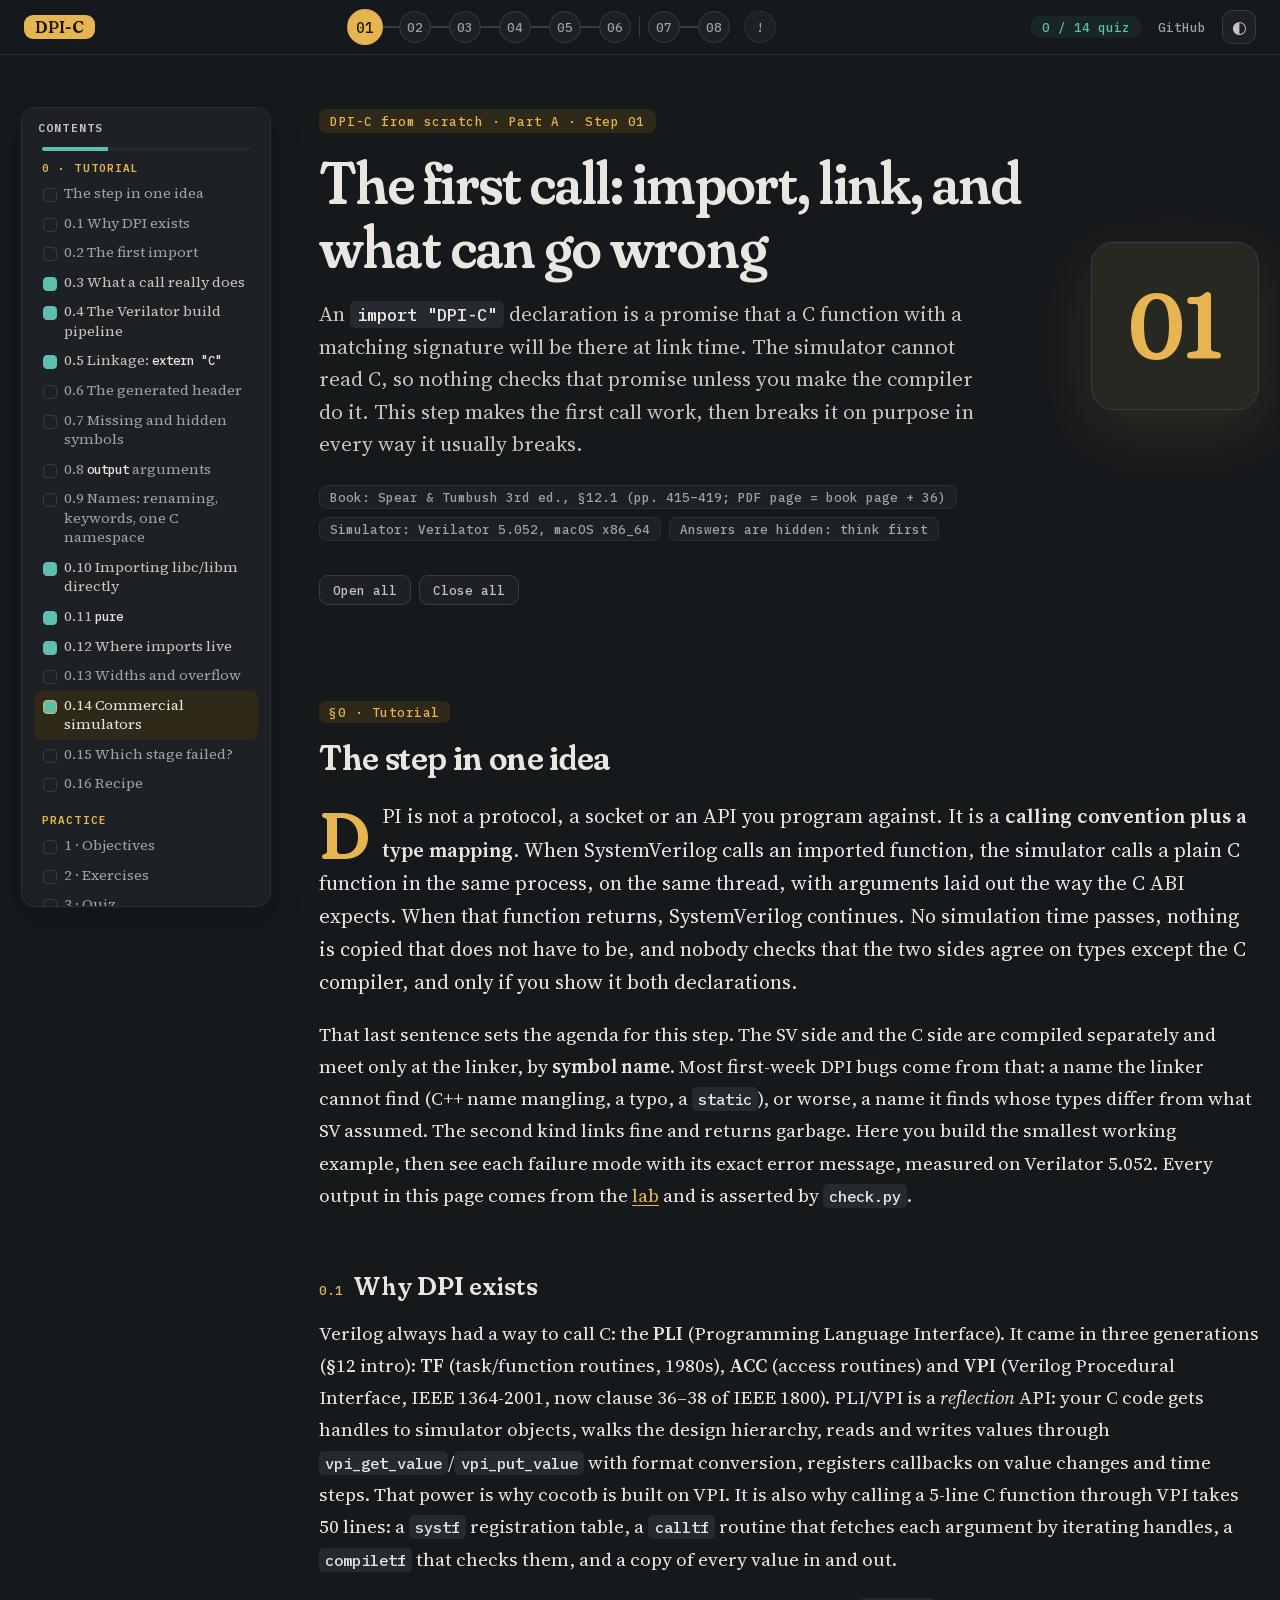
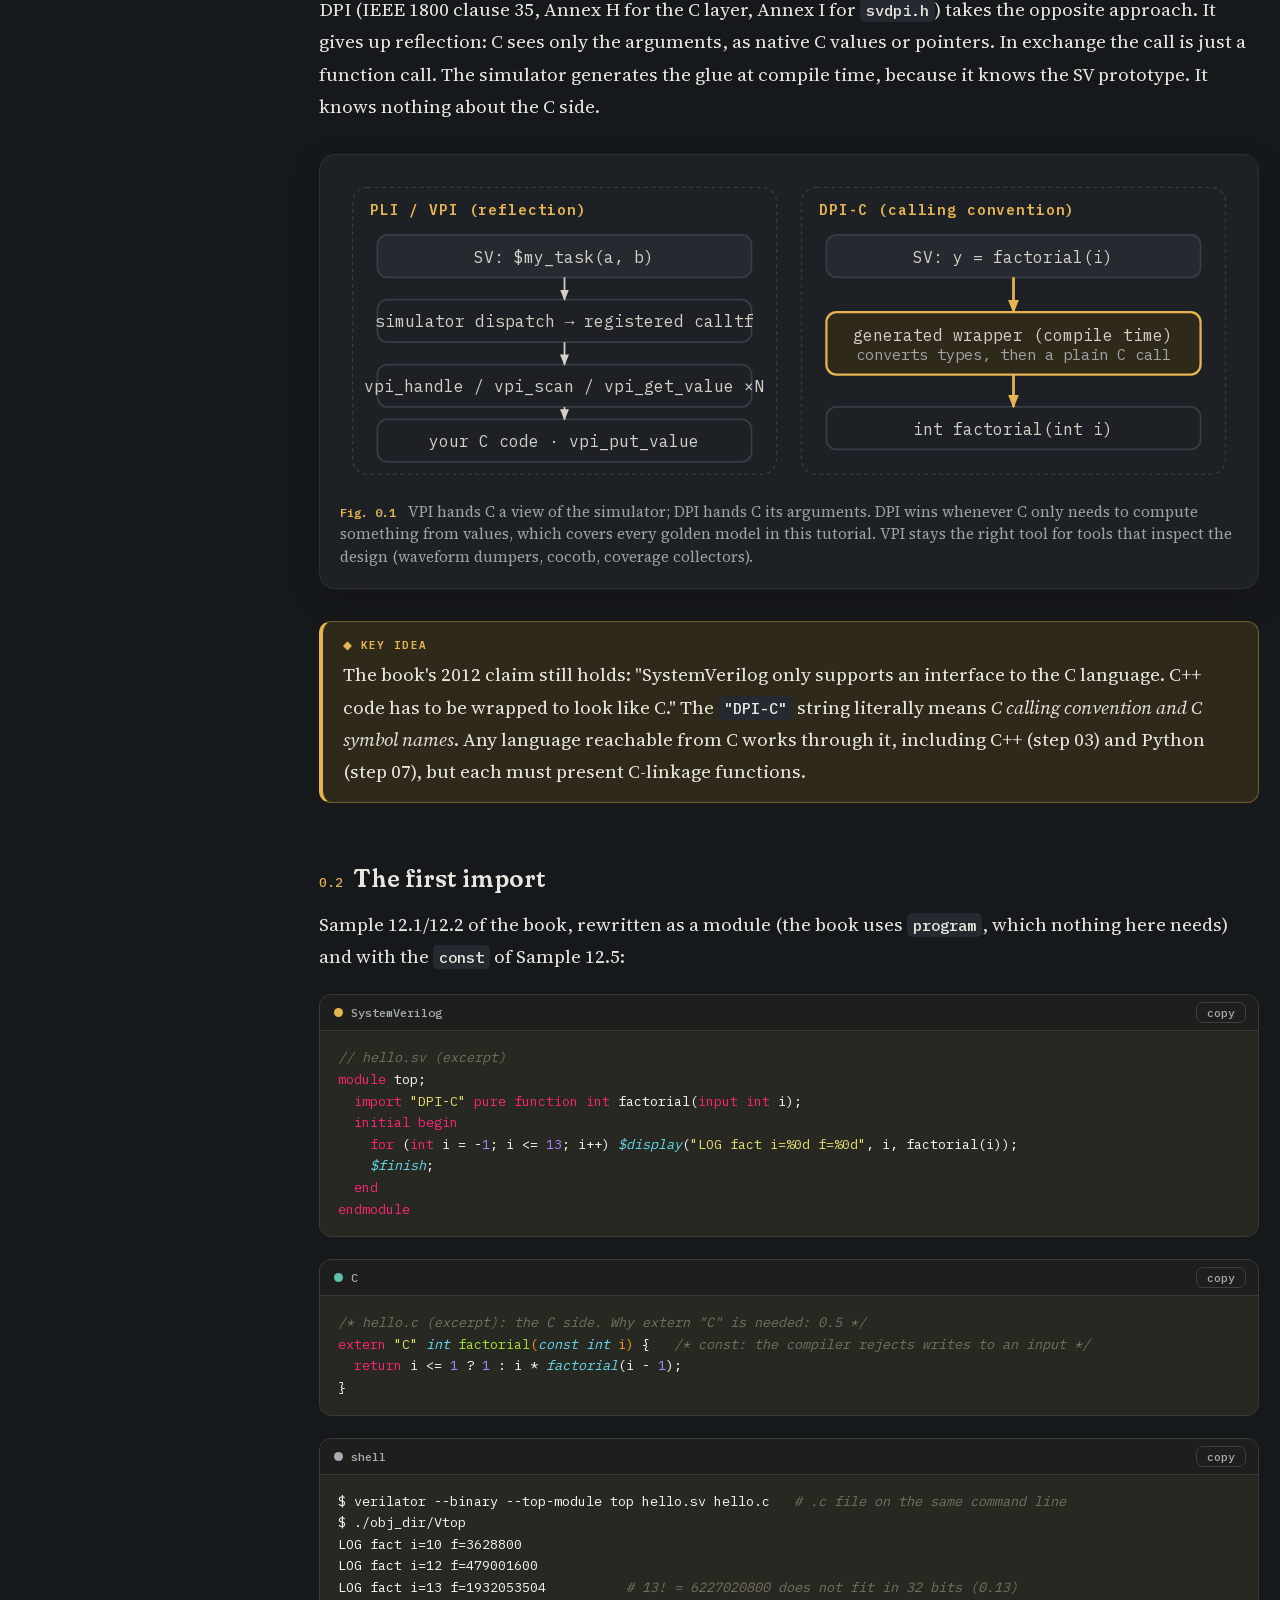
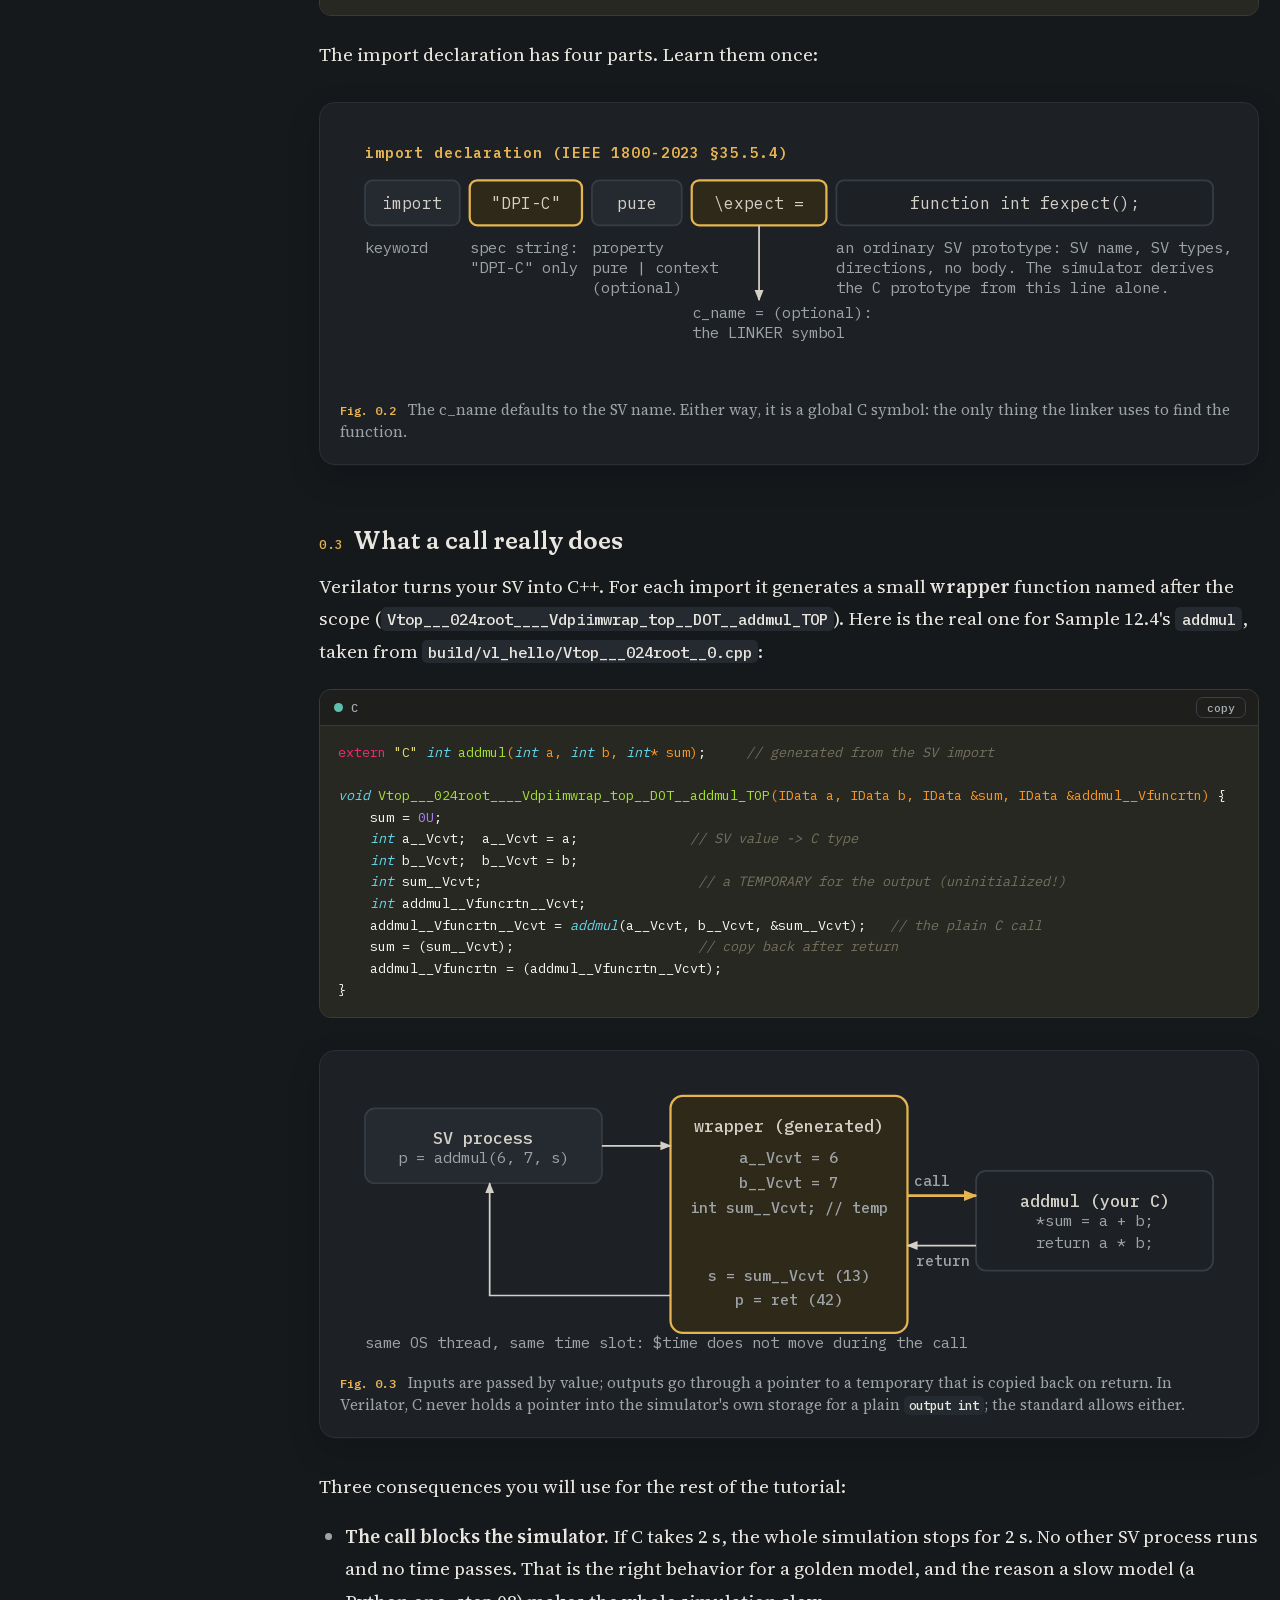
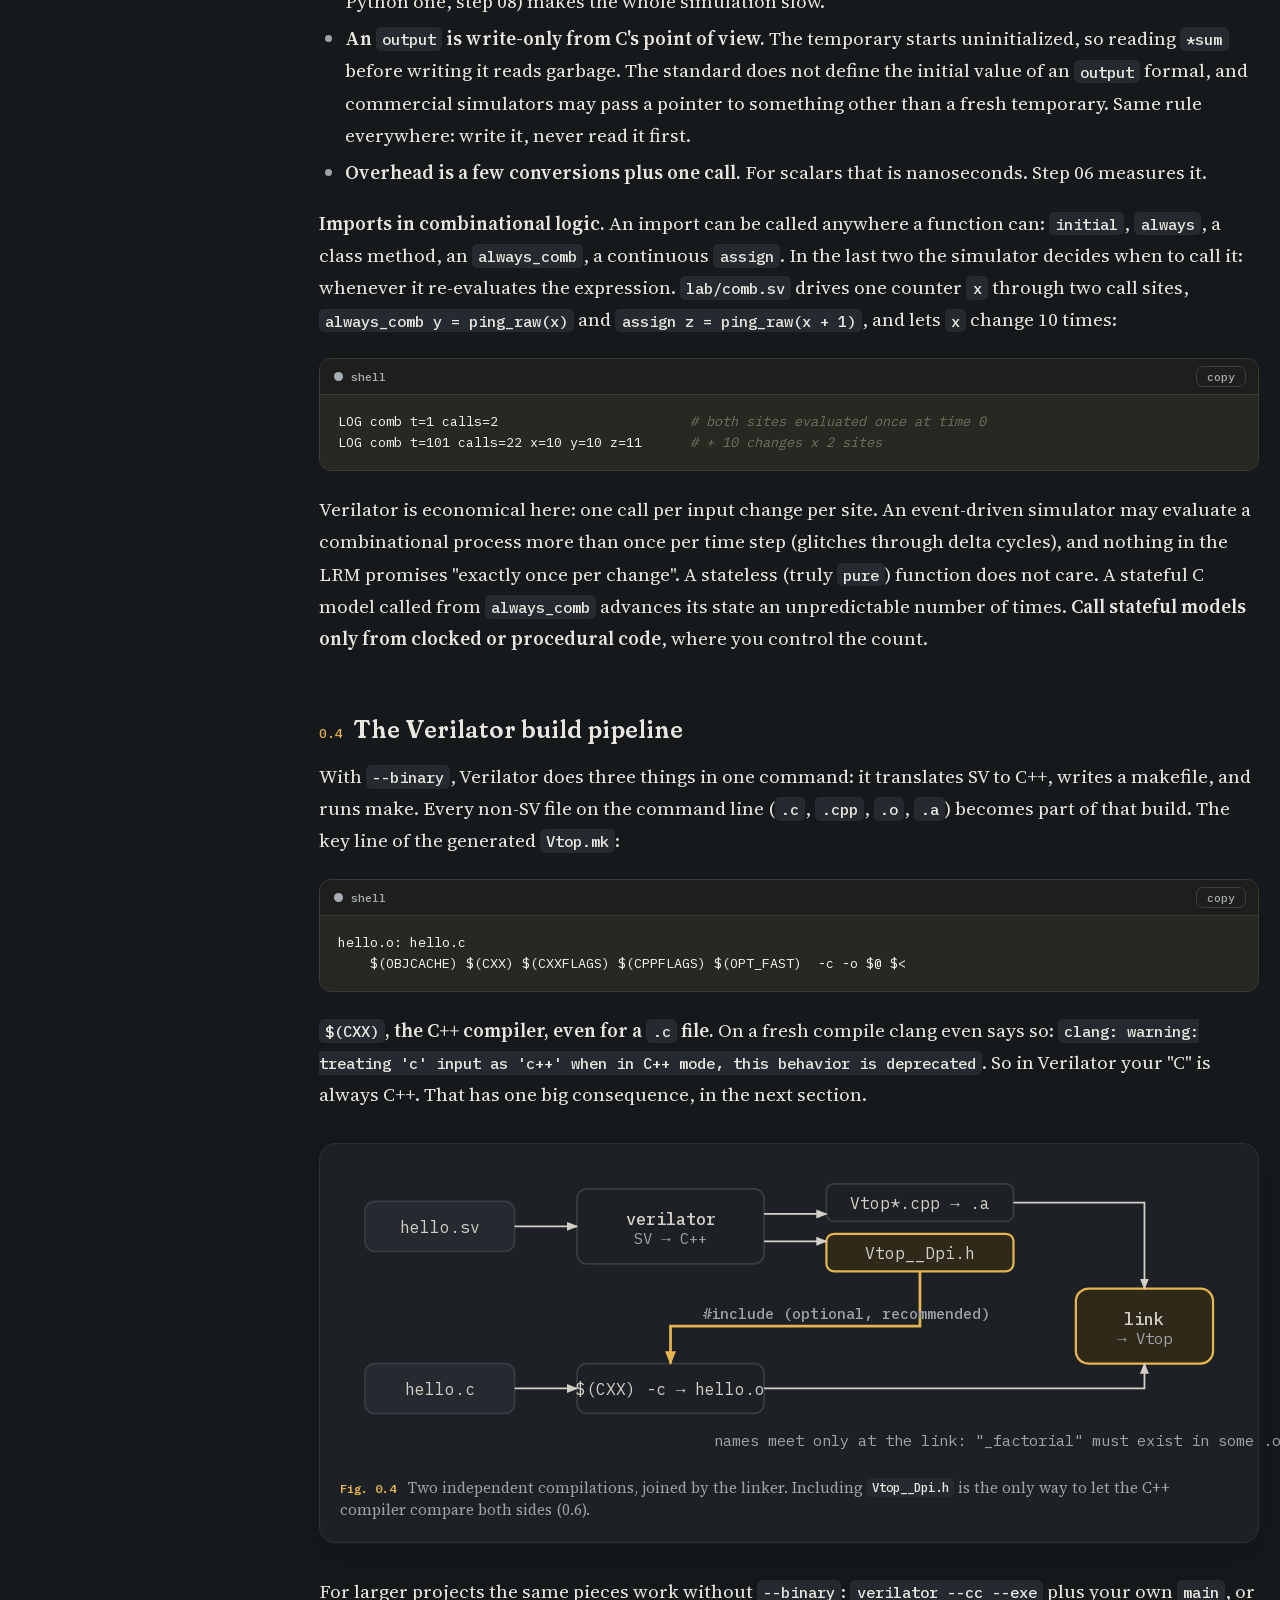
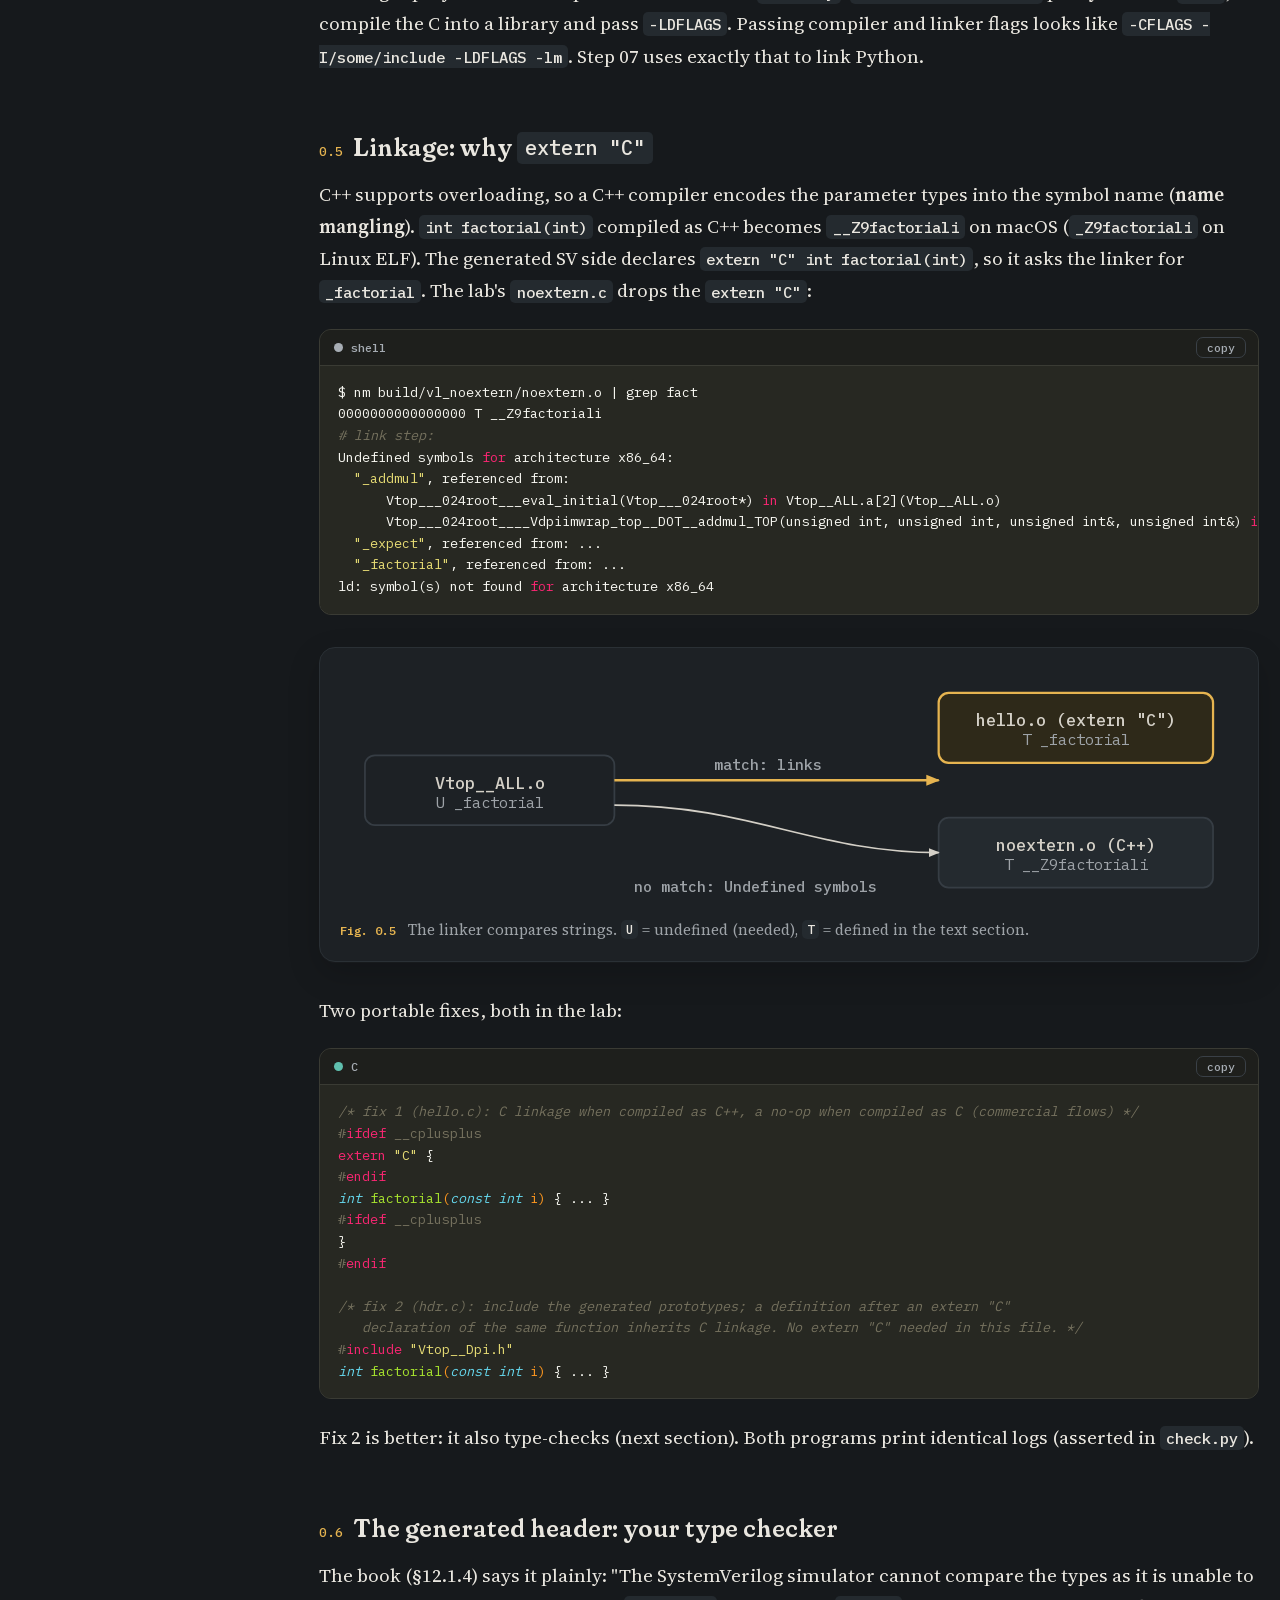
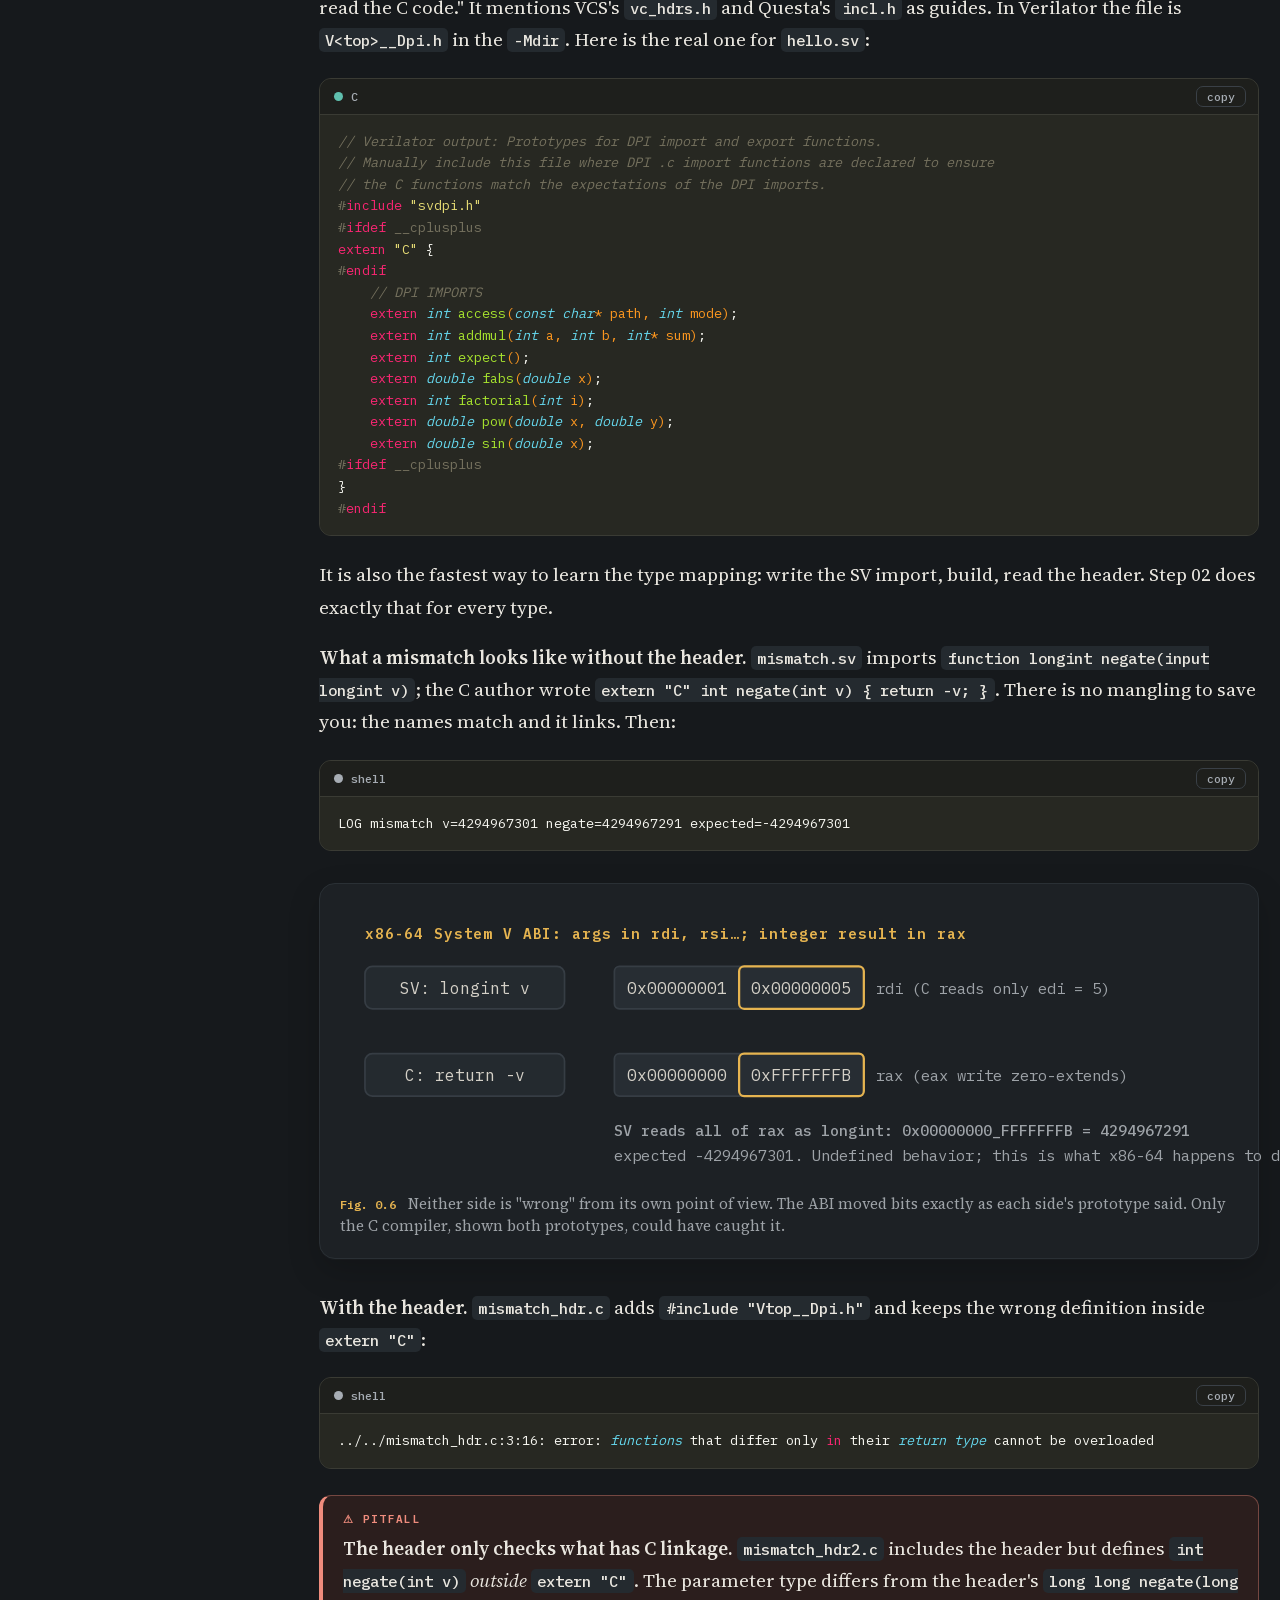
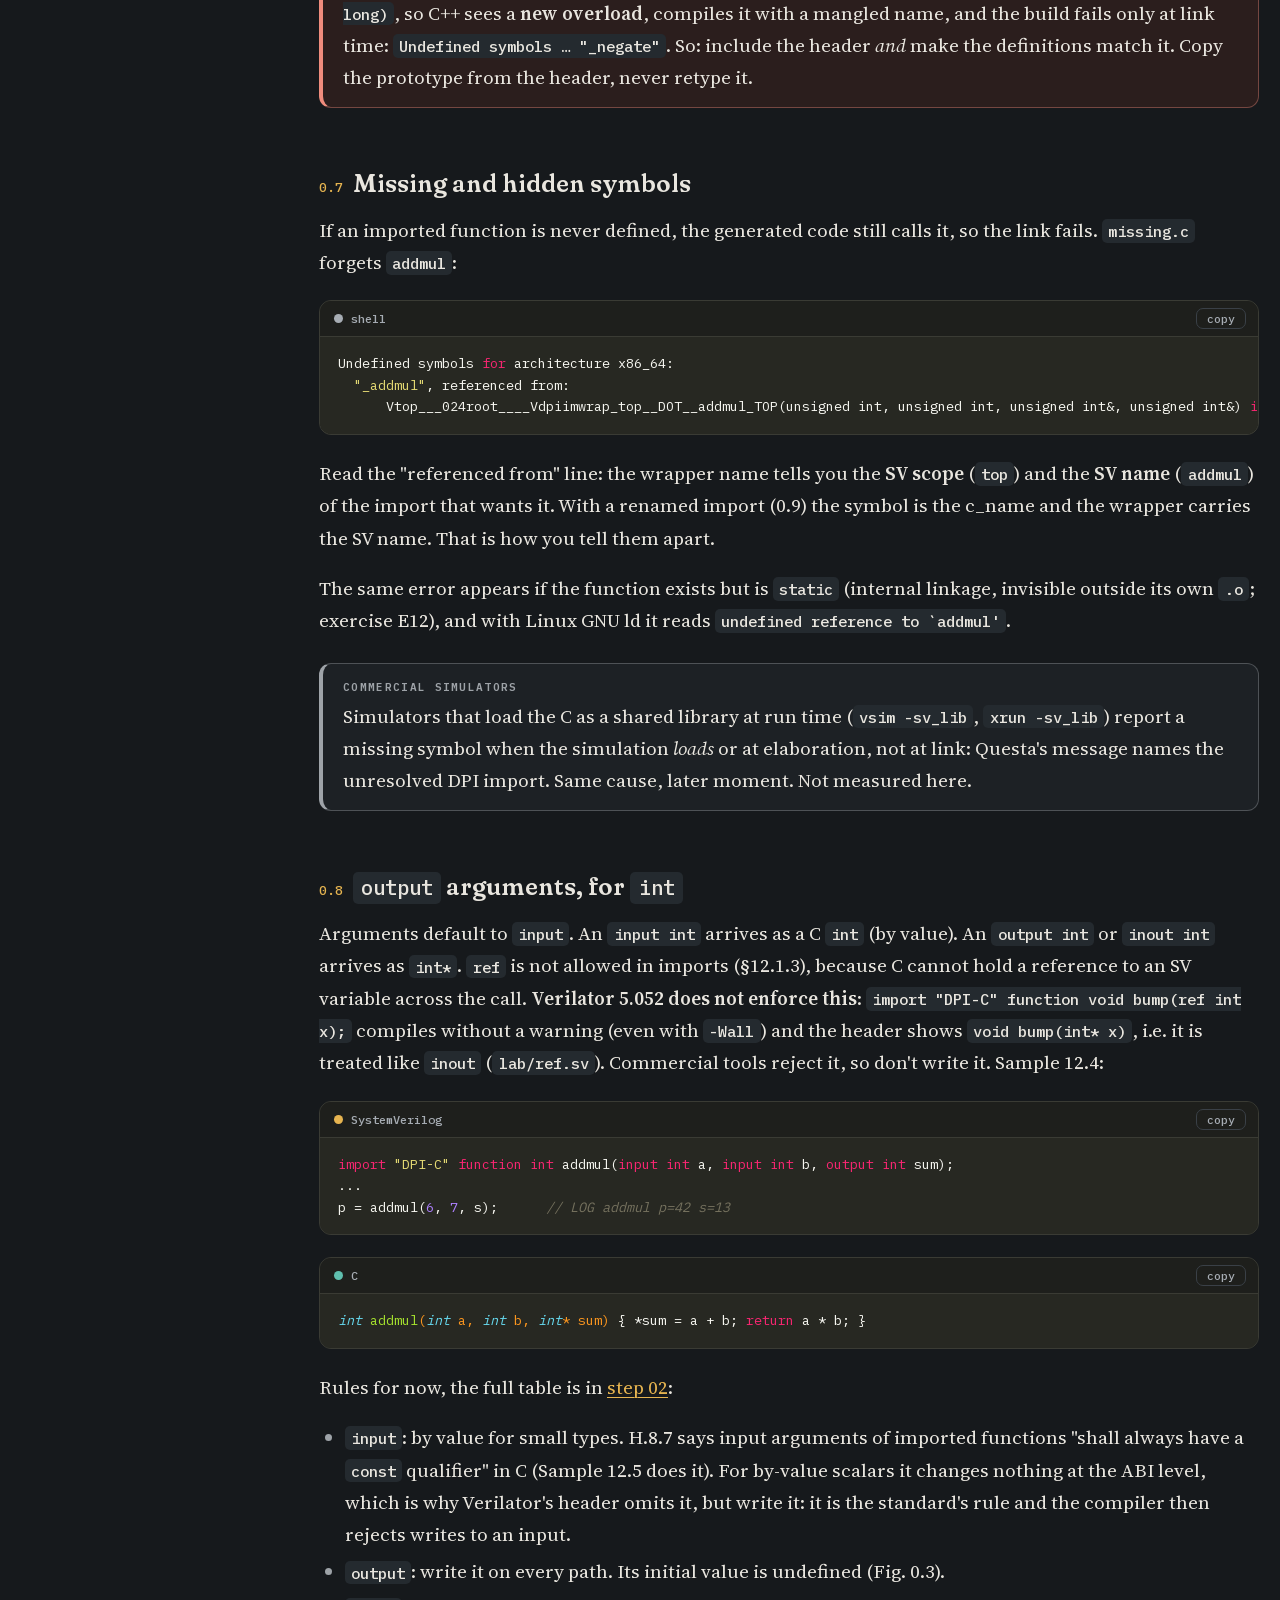
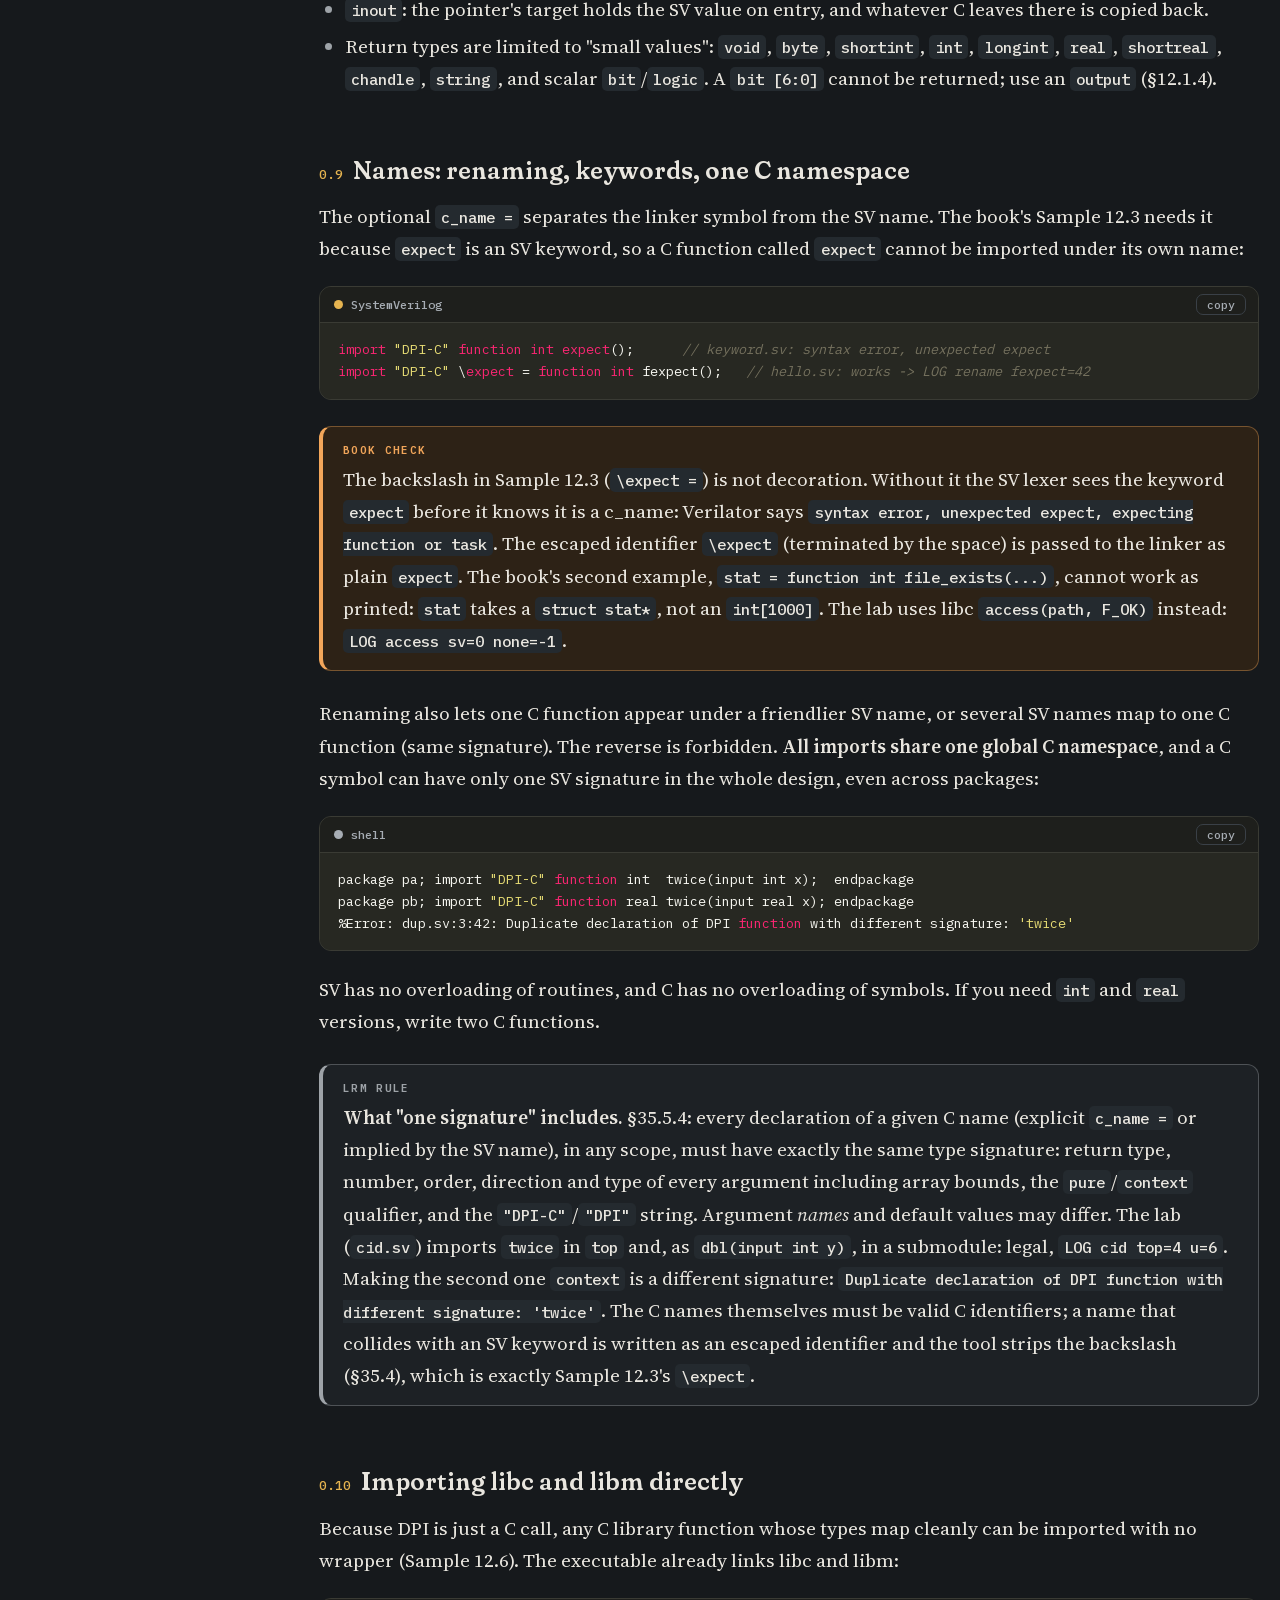
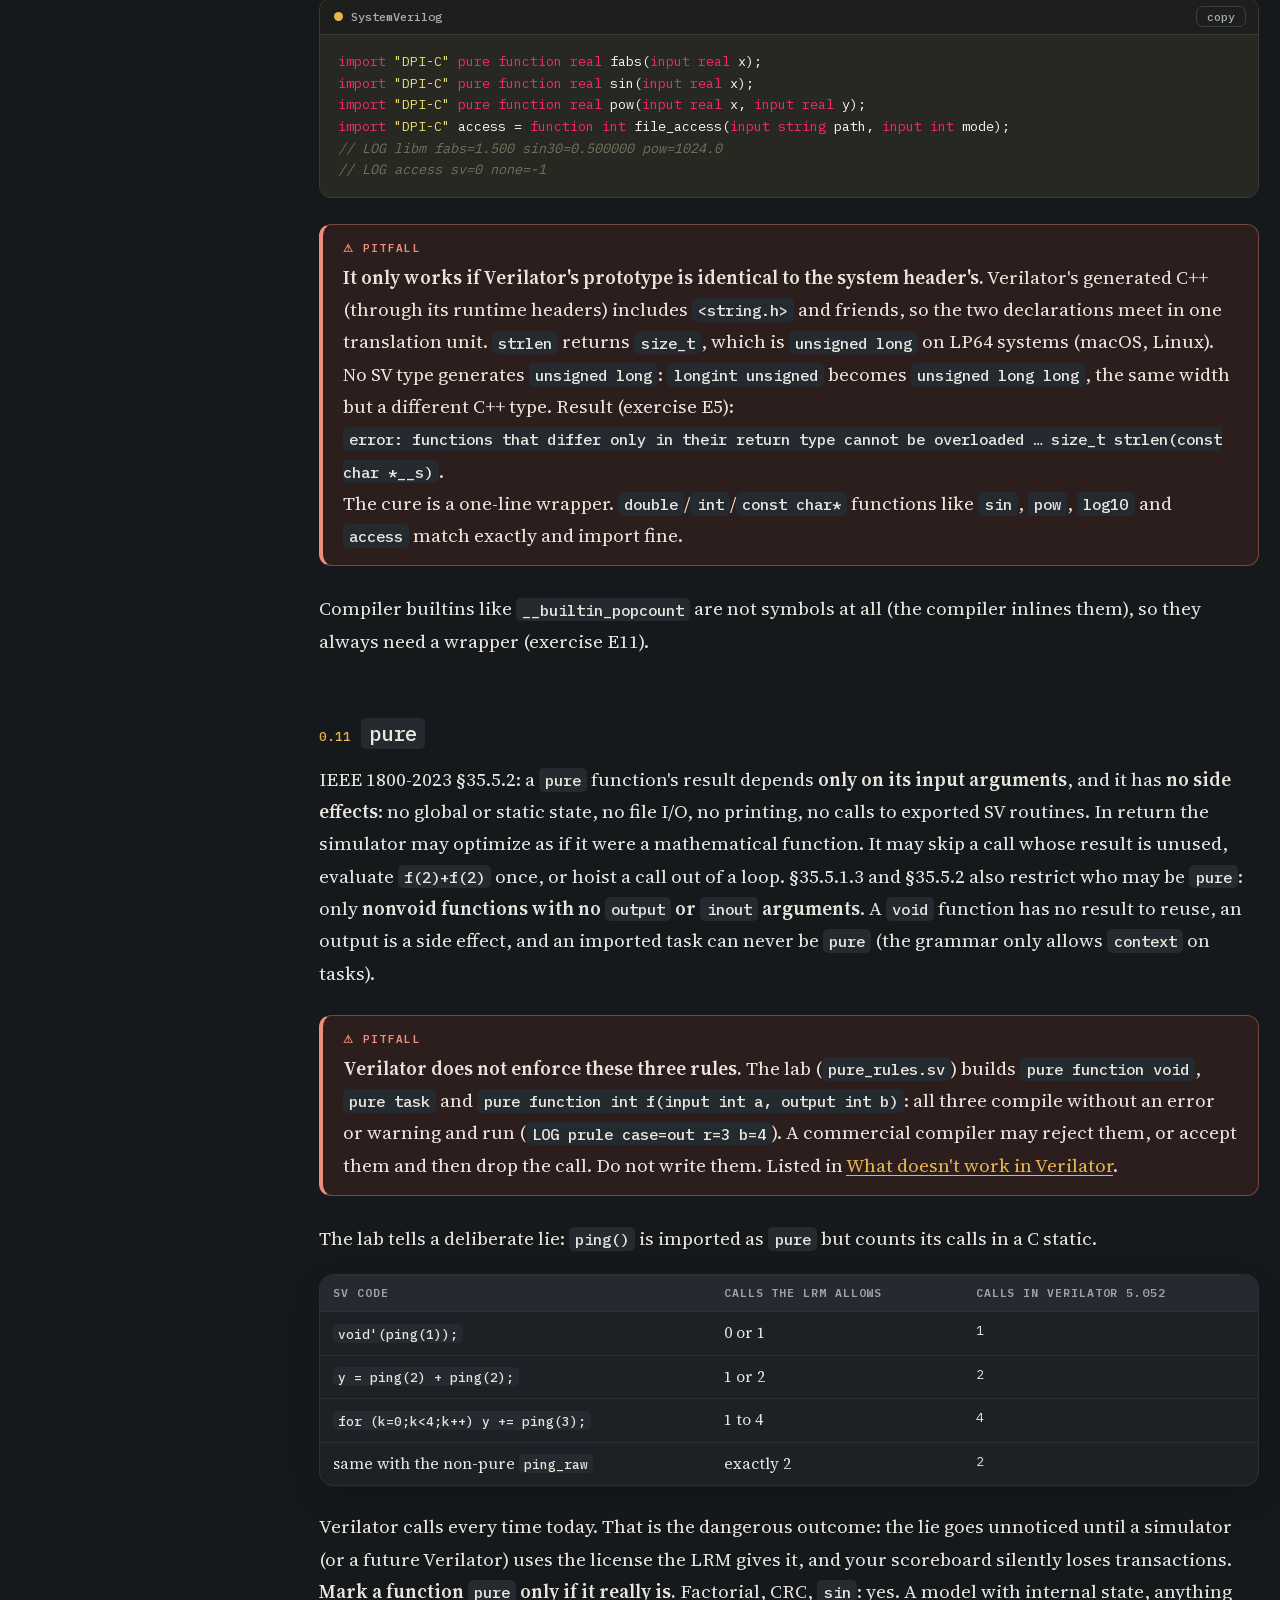
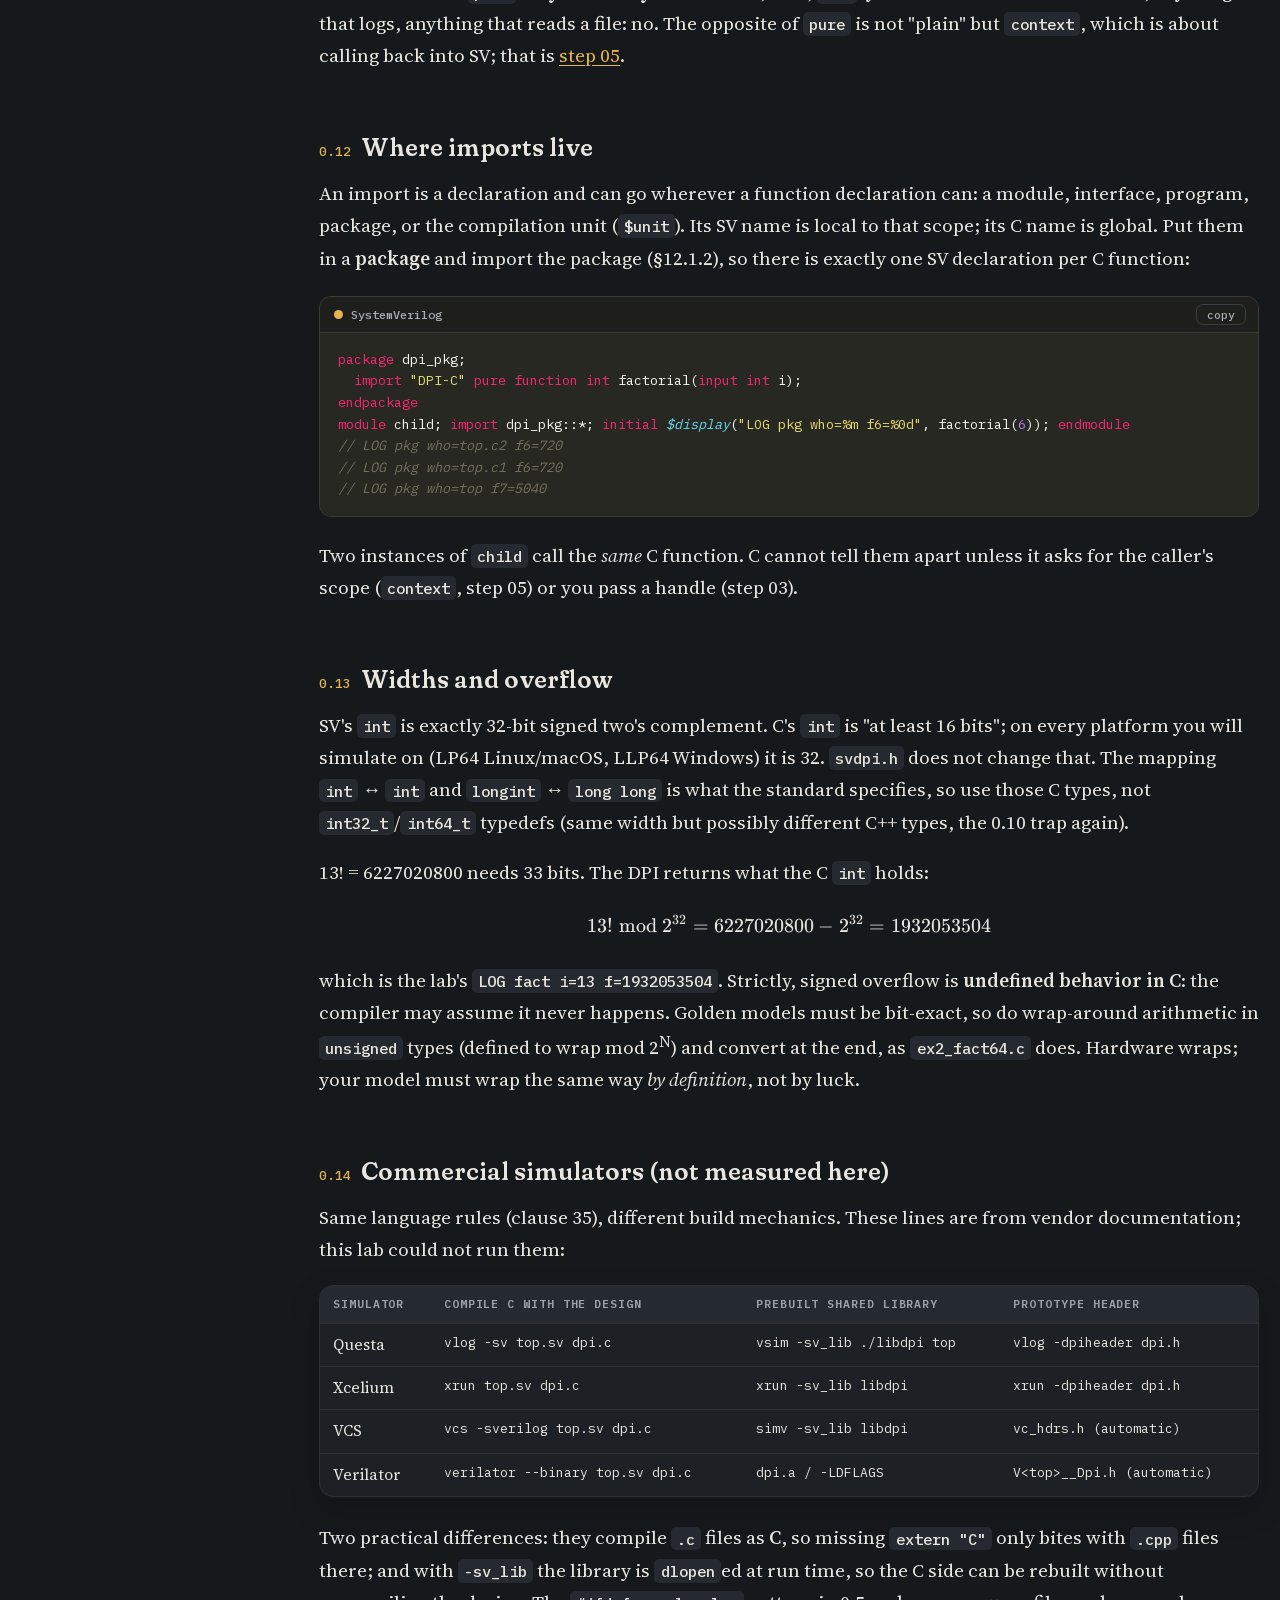
==== commit 5b40ecfa: "chore: centralize tutorial landing, add license, CI and Pages, move old examples to legacy" ====
--- a/tutorial/01_first_call/guide.html
+++ b/tutorial/01_first_call/guide.html
@@ -544,7 +544,7 @@
 <label><input type="radio" value="b"> The C function runs in a separate process and the simulator waits for a reply message.</label>
 <label><input type="radio" value="c"> The simulator's thread executes the C code; no time passes and no other SV process runs until it returns.</label>
 <label><input type="radio" value="d"> It depends on whether the import is <code>pure</code>.</label>
-<div class="why">(c) An import is a plain function call in the same process and thread (Fig. 0.3). (b) describes socket co-simulation (the <code>../sockets_dpi</code> examples in this repo), which you would build on top of DPI. <code>pure</code> only licenses optimizations; it does not change the execution model.</div>
+<div class="why">(c) An import is a plain function call in the same process and thread (Fig. 0.3). (b) describes socket co-simulation (the <code>legacy/sockets_dpi</code> examples in this repo), which you would build on top of DPI. <code>pure</code> only licenses optimizations; it does not change the execution model.</div>
 </div>
 
 <div class="quiz" data-answer="b">
--- a/tutorial/assets/guide.css
+++ b/tutorial/assets/guide.css
@@ -70,6 +70,8 @@
 .gbar .map i{width:18px;height:1.5px;background:var(--line-2)}
 .gbar .map .sep{width:1px;height:20px;background:var(--line-2);margin:0 8px}
 .gbar .score{font:500 12.5px var(--font-mono);border-radius:999px;padding:3px 12px;background:var(--fpga-soft);color:var(--ok);white-space:nowrap}
+.gbar .gh{font:500 12.5px var(--font-mono);color:var(--muted);text-decoration:none}
+.gbar .gh:hover{color:var(--acc)}
 .gbar button{width:34px;height:34px;padding:0;display:grid;place-items:center;font-size:17px;border-radius:10px}
 .gbar .prog{position:absolute;left:0;bottom:-1px;height:3px;width:0;background:var(--acc);border-radius:0 3px 3px 0}
 @media (max-width:760px){.gbar{padding:10px 16px;gap:10px}.gbar .map a:not(.cur),.gbar .map i,.gbar .map .sep{display:none}}
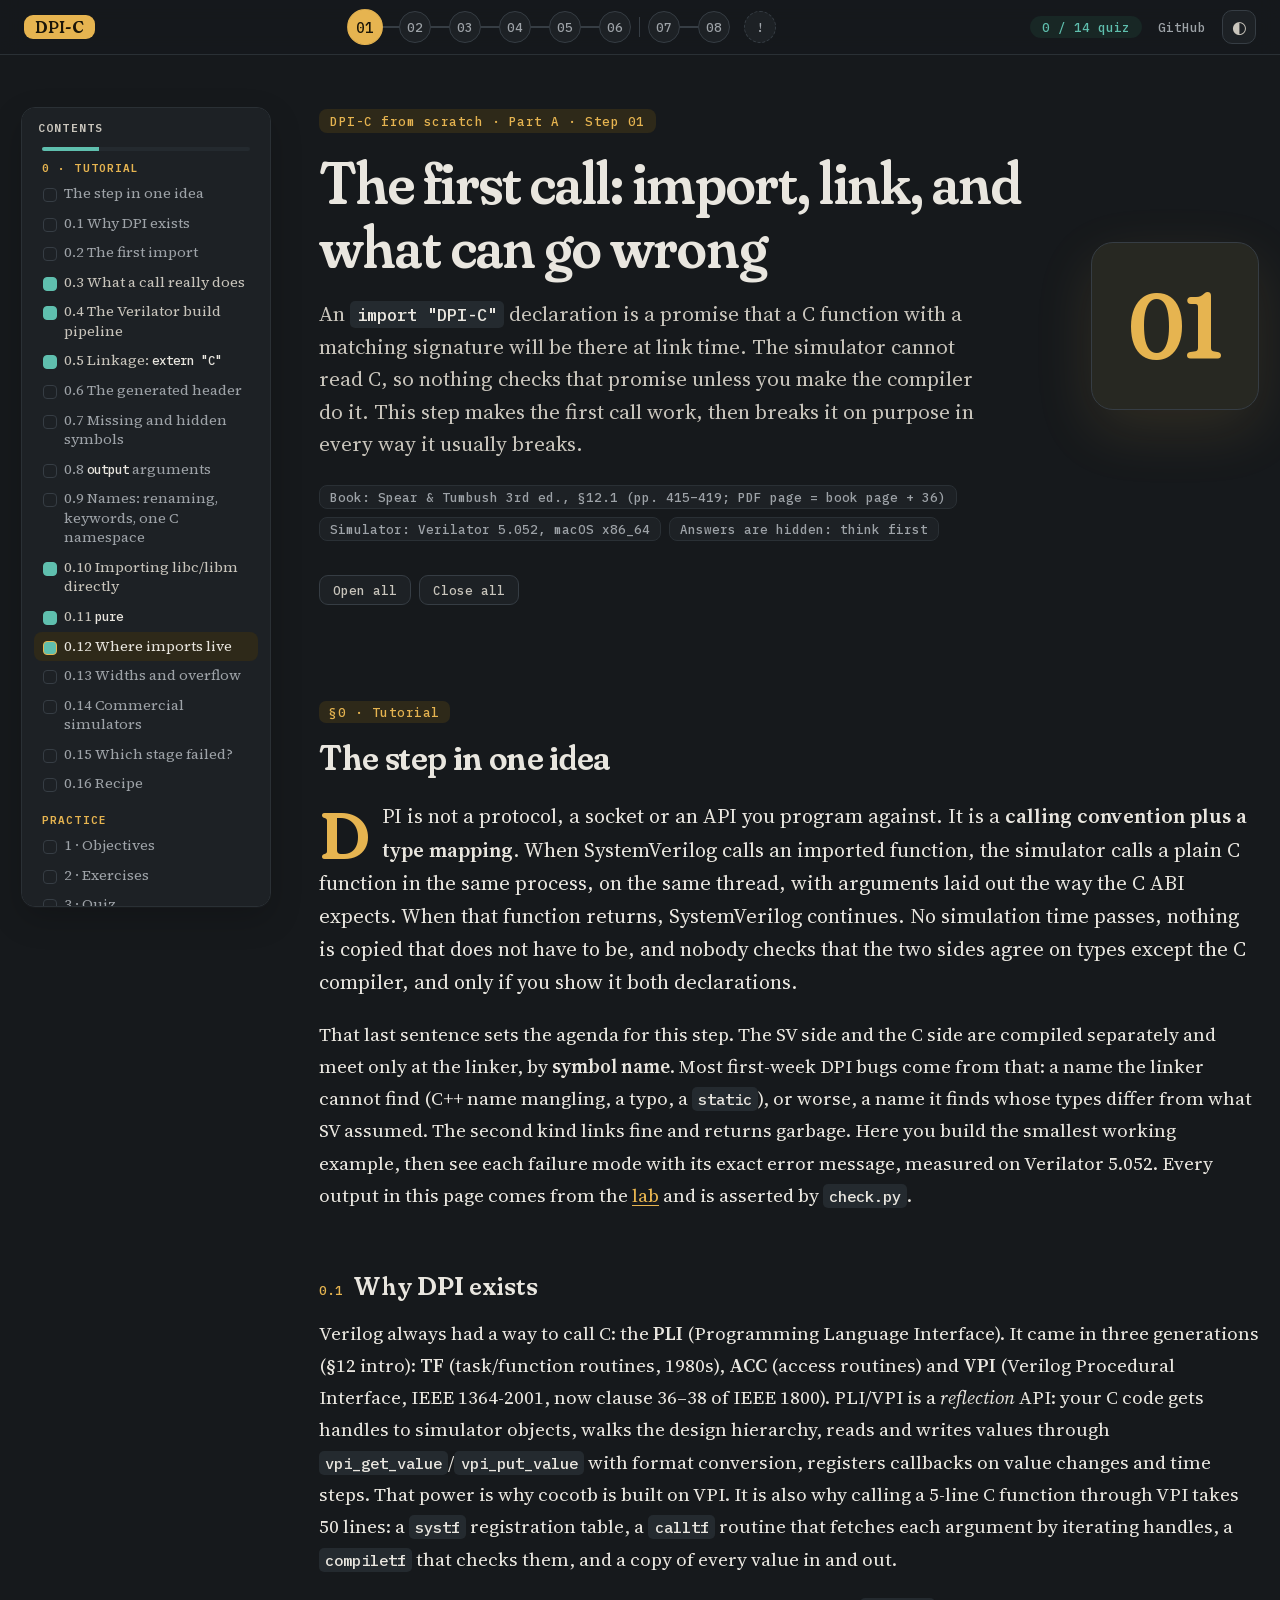
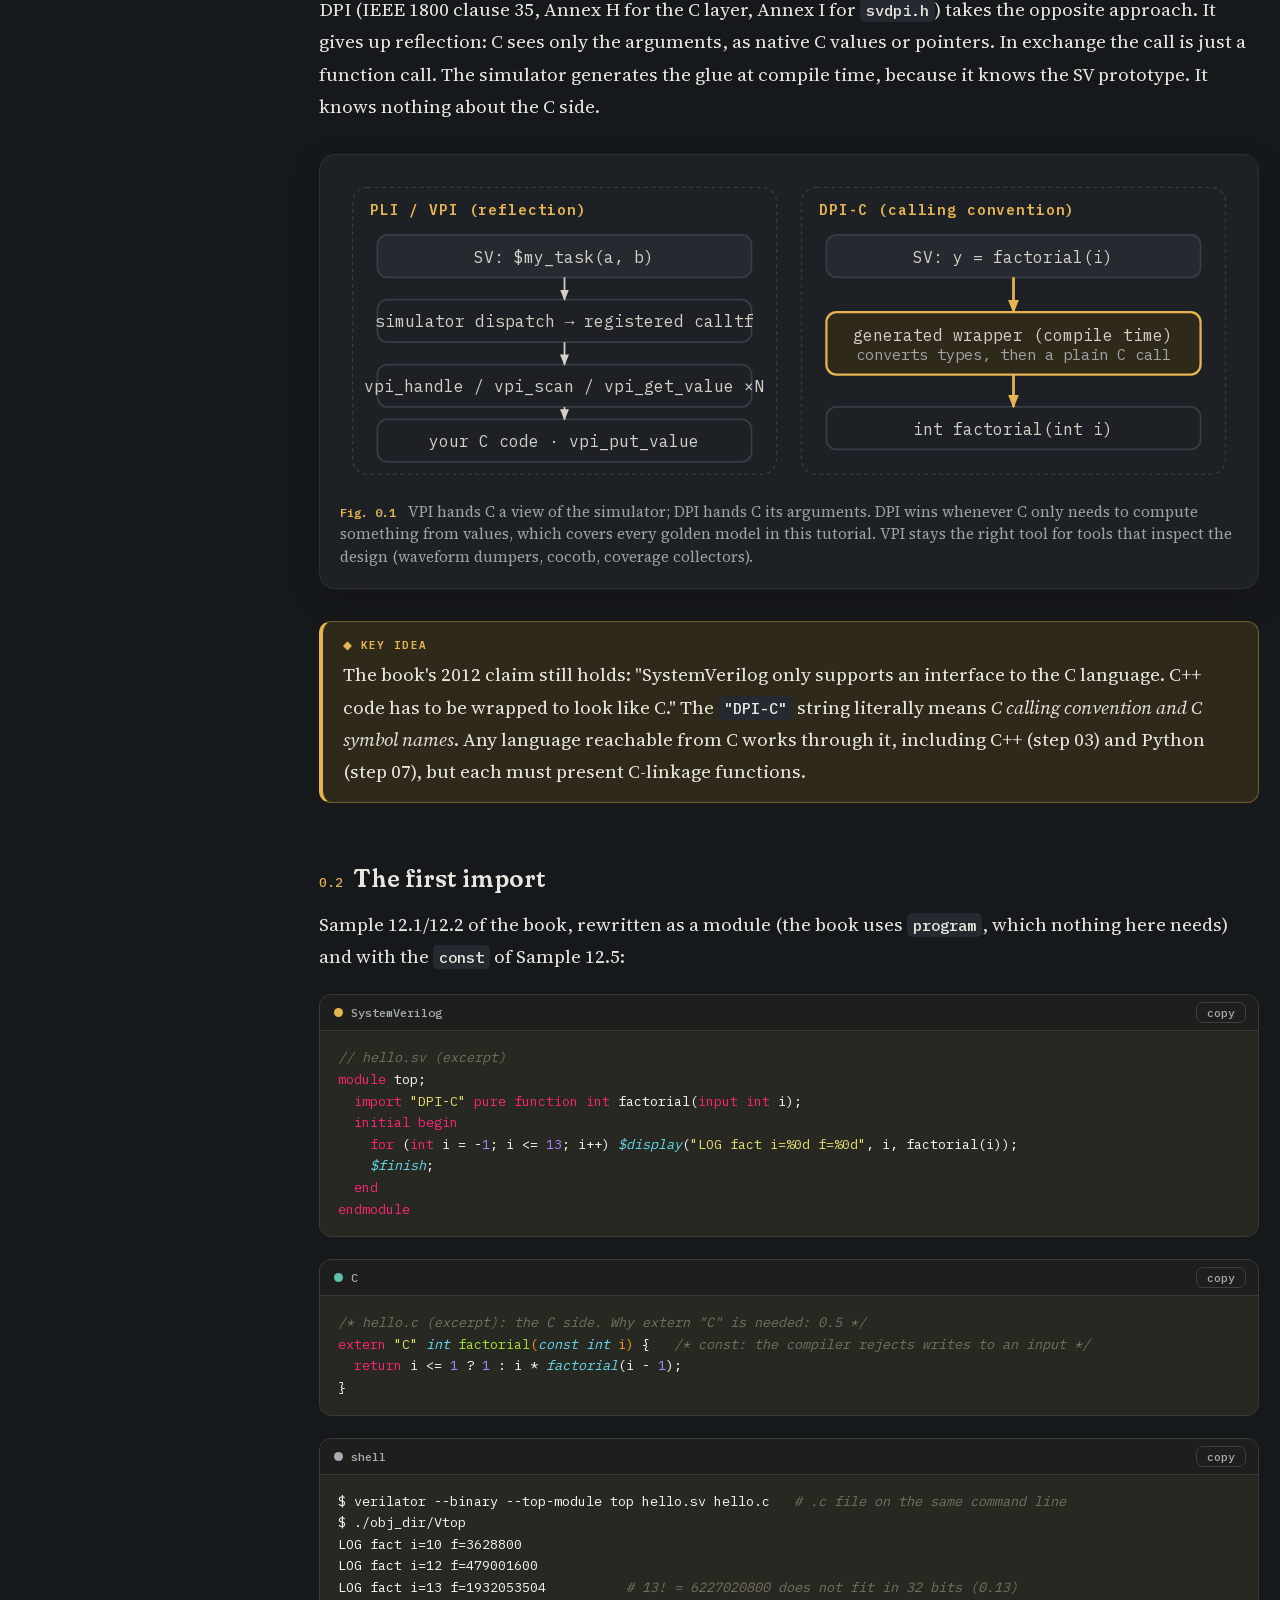
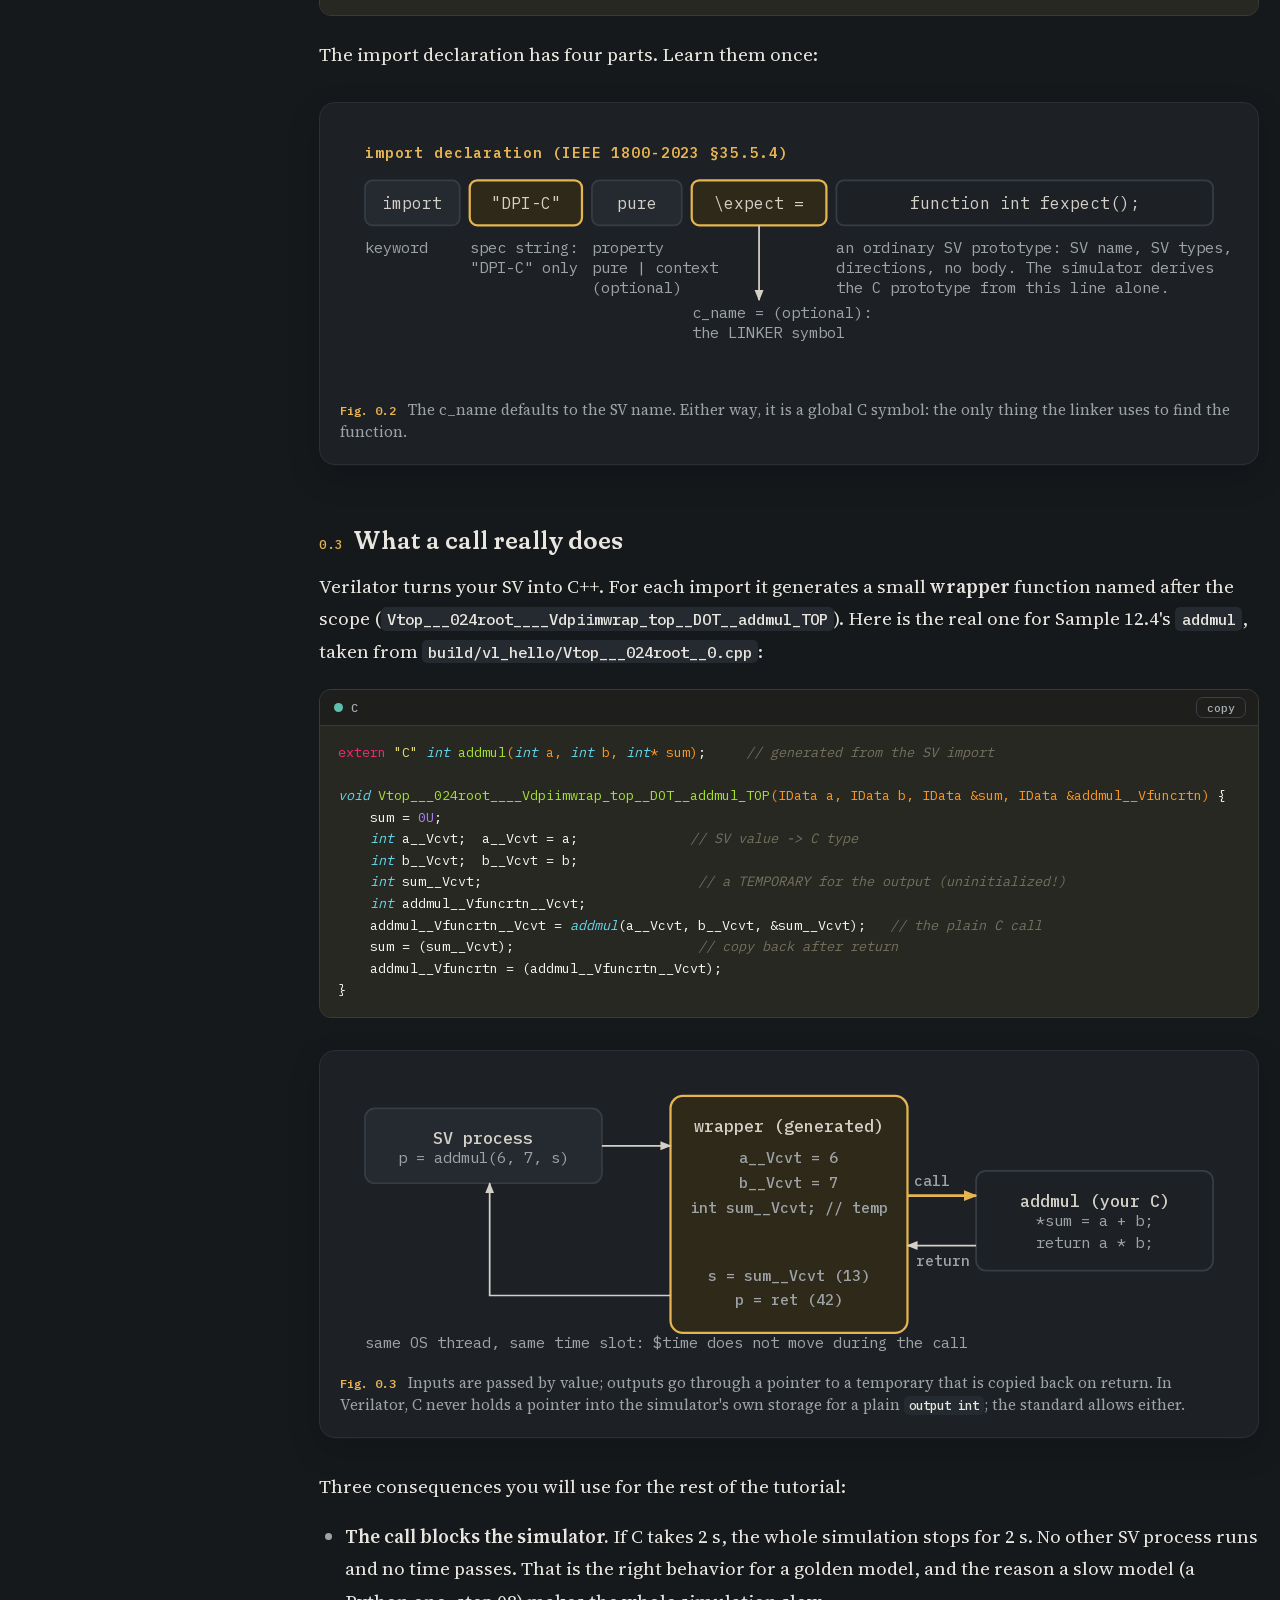
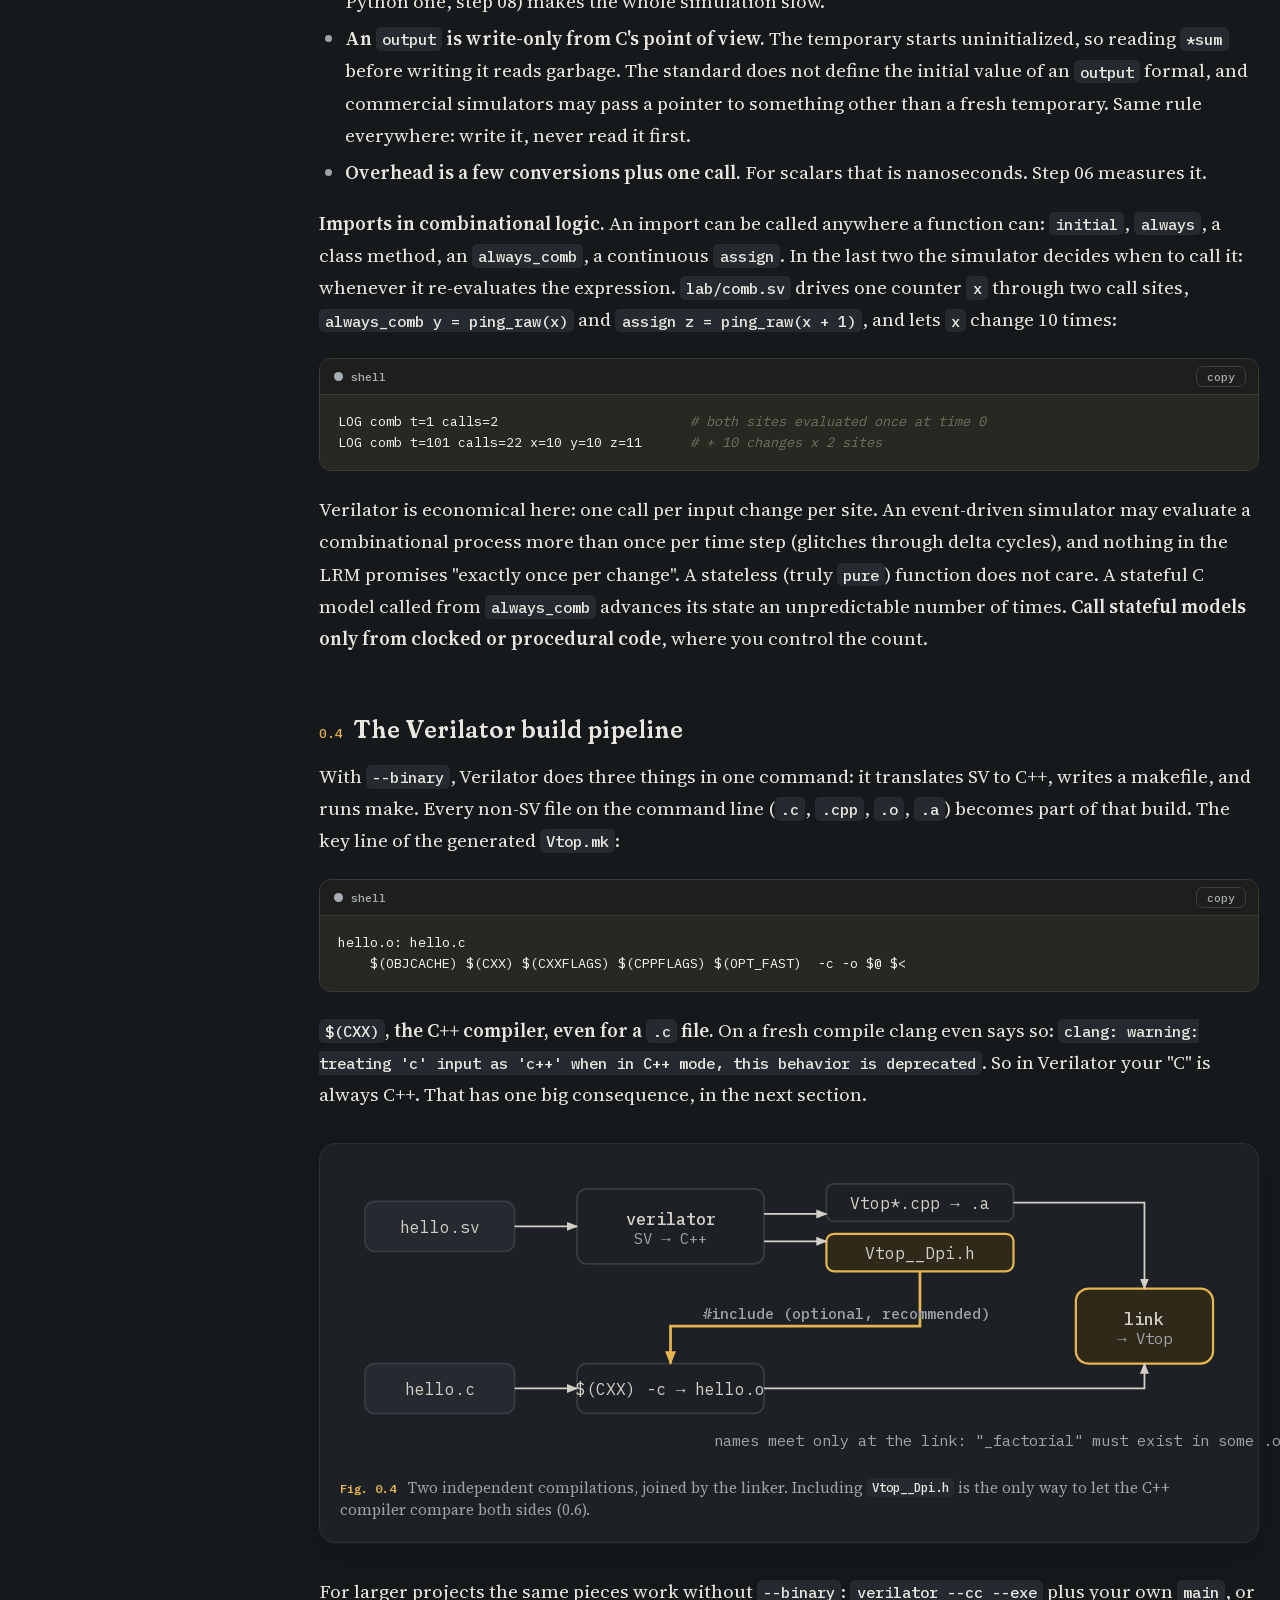
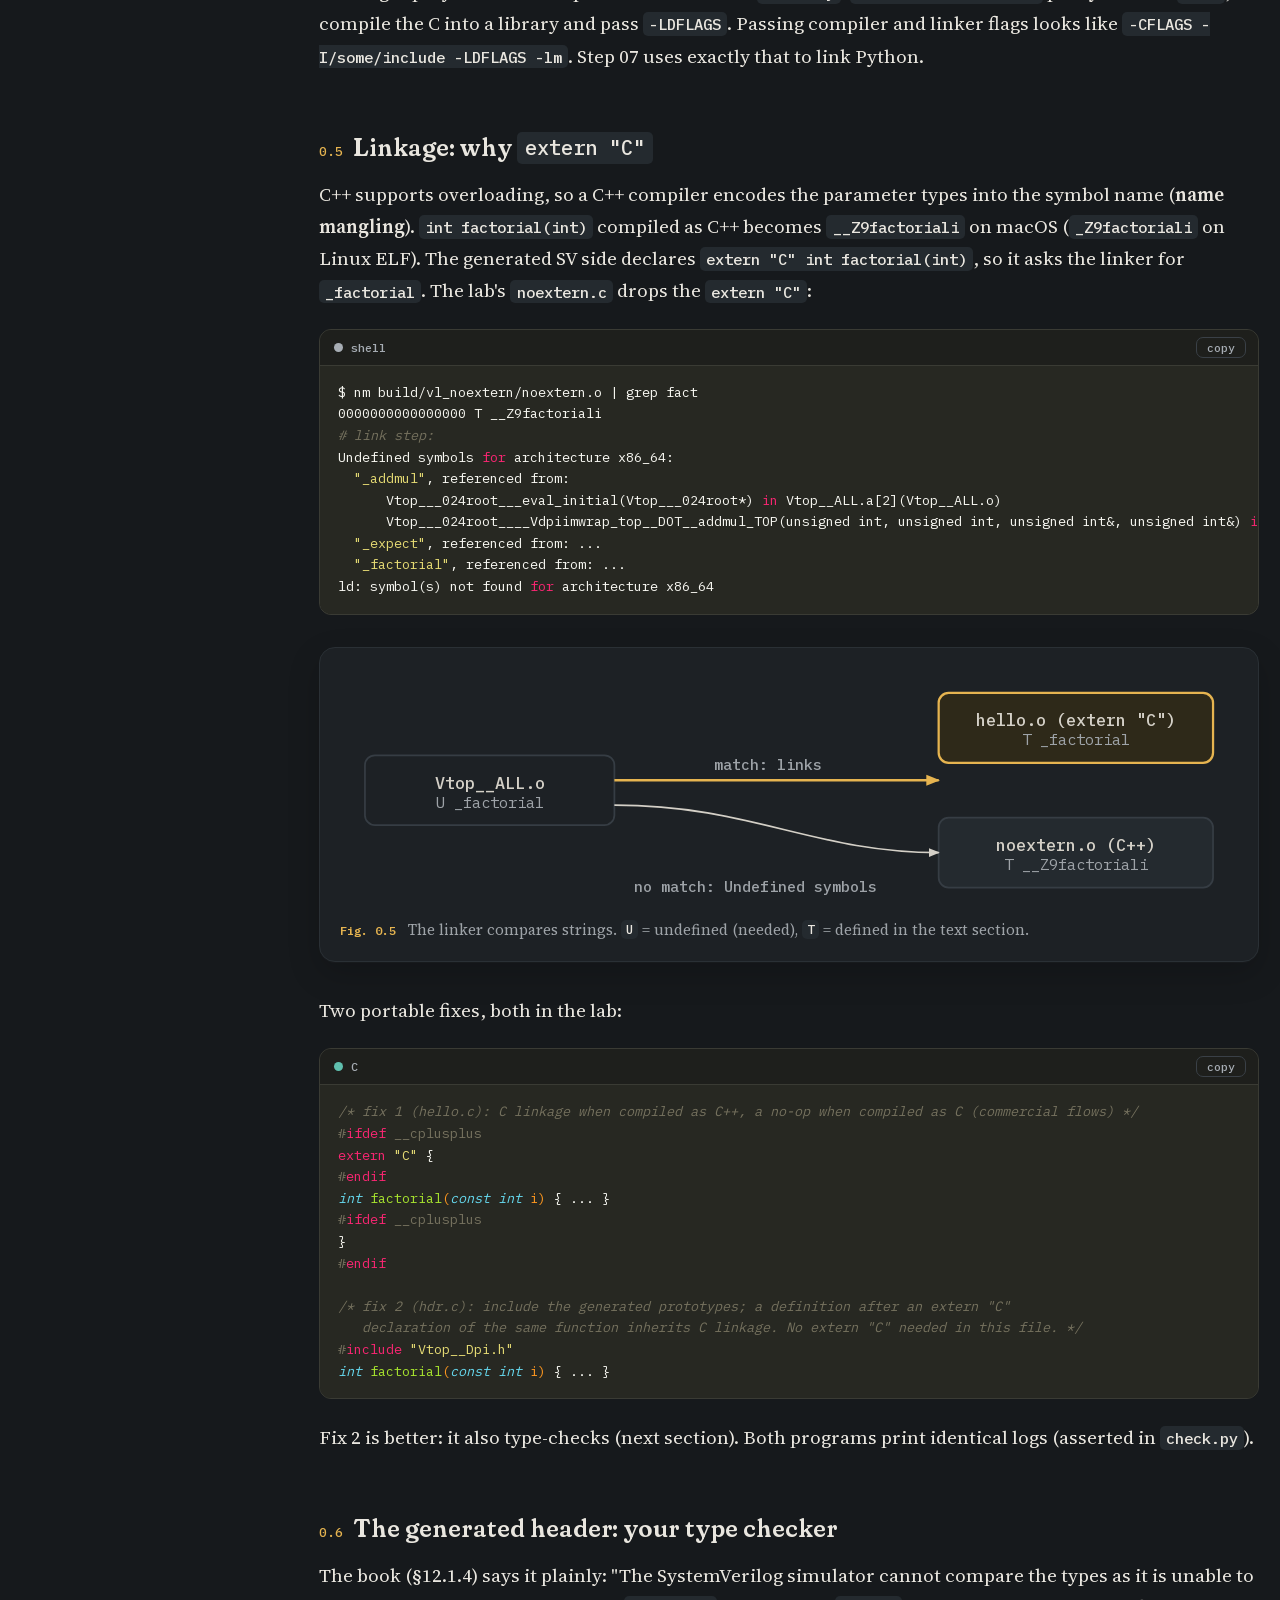
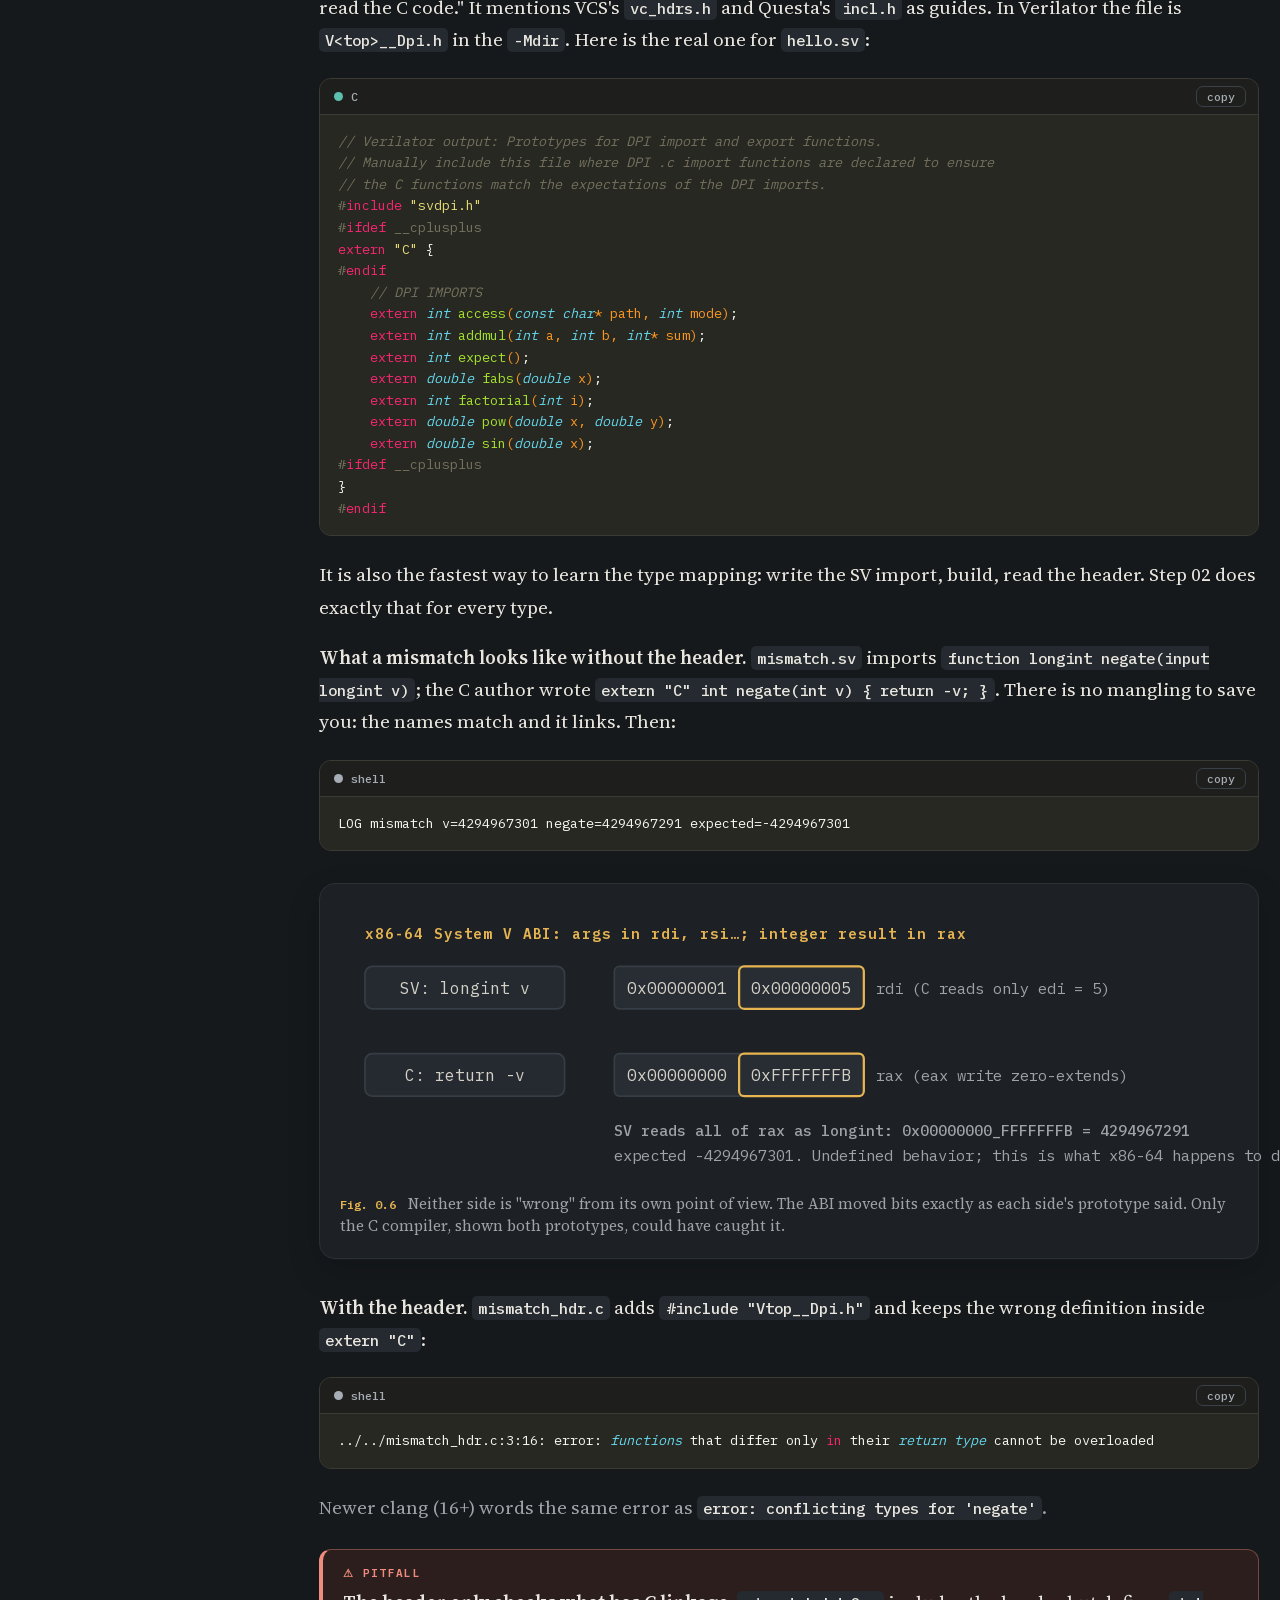
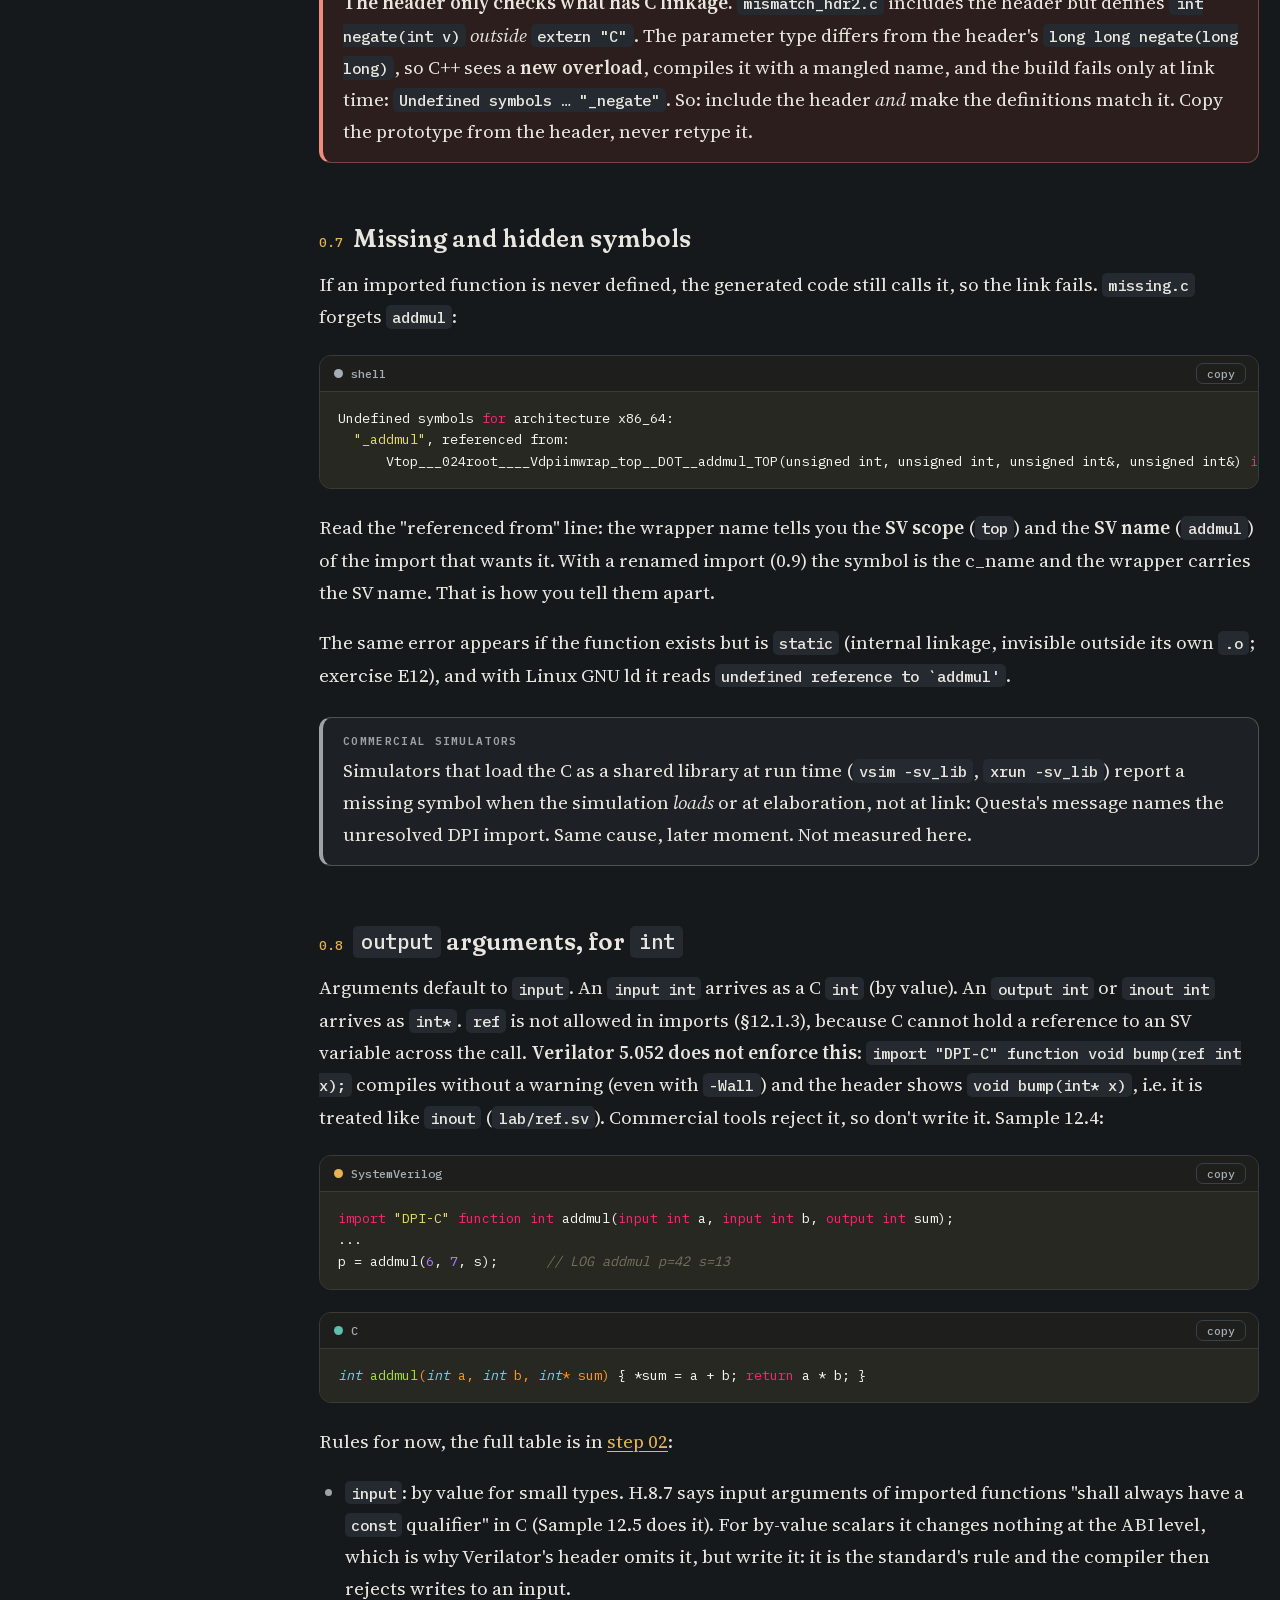
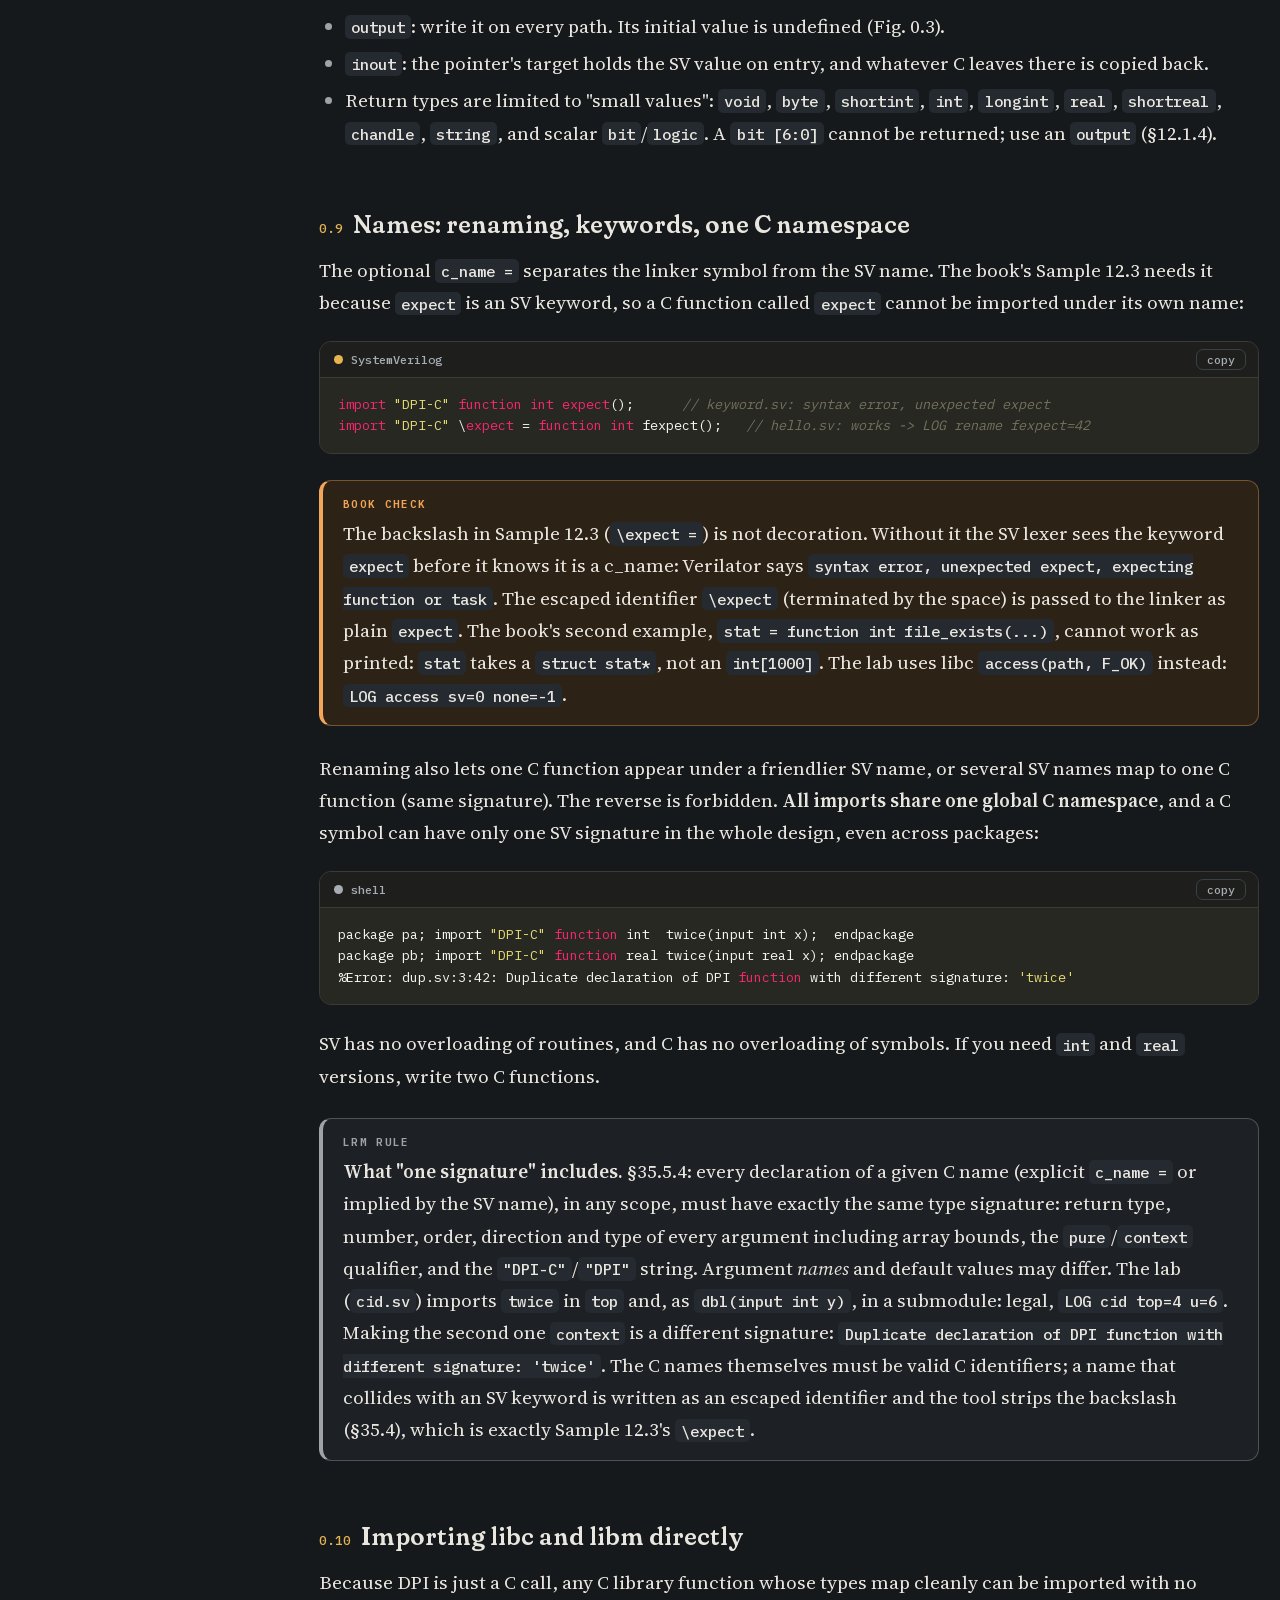
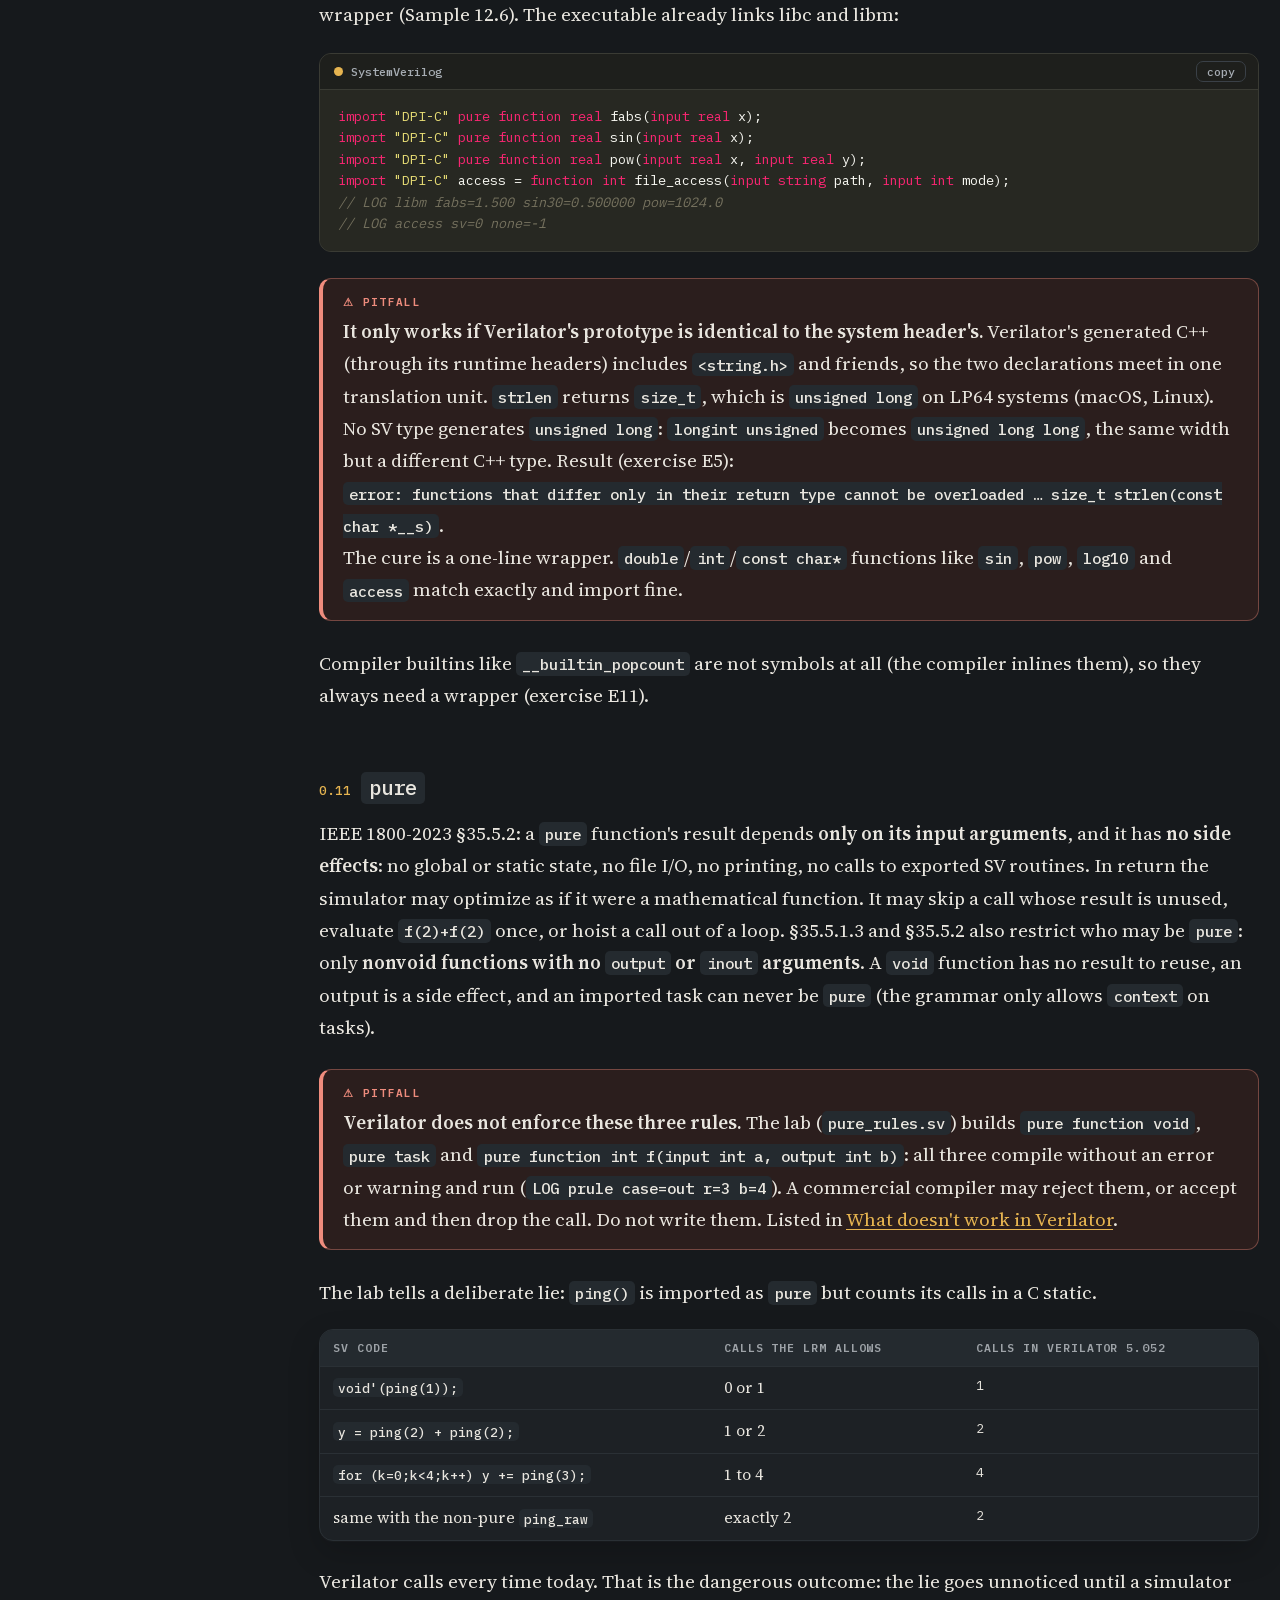
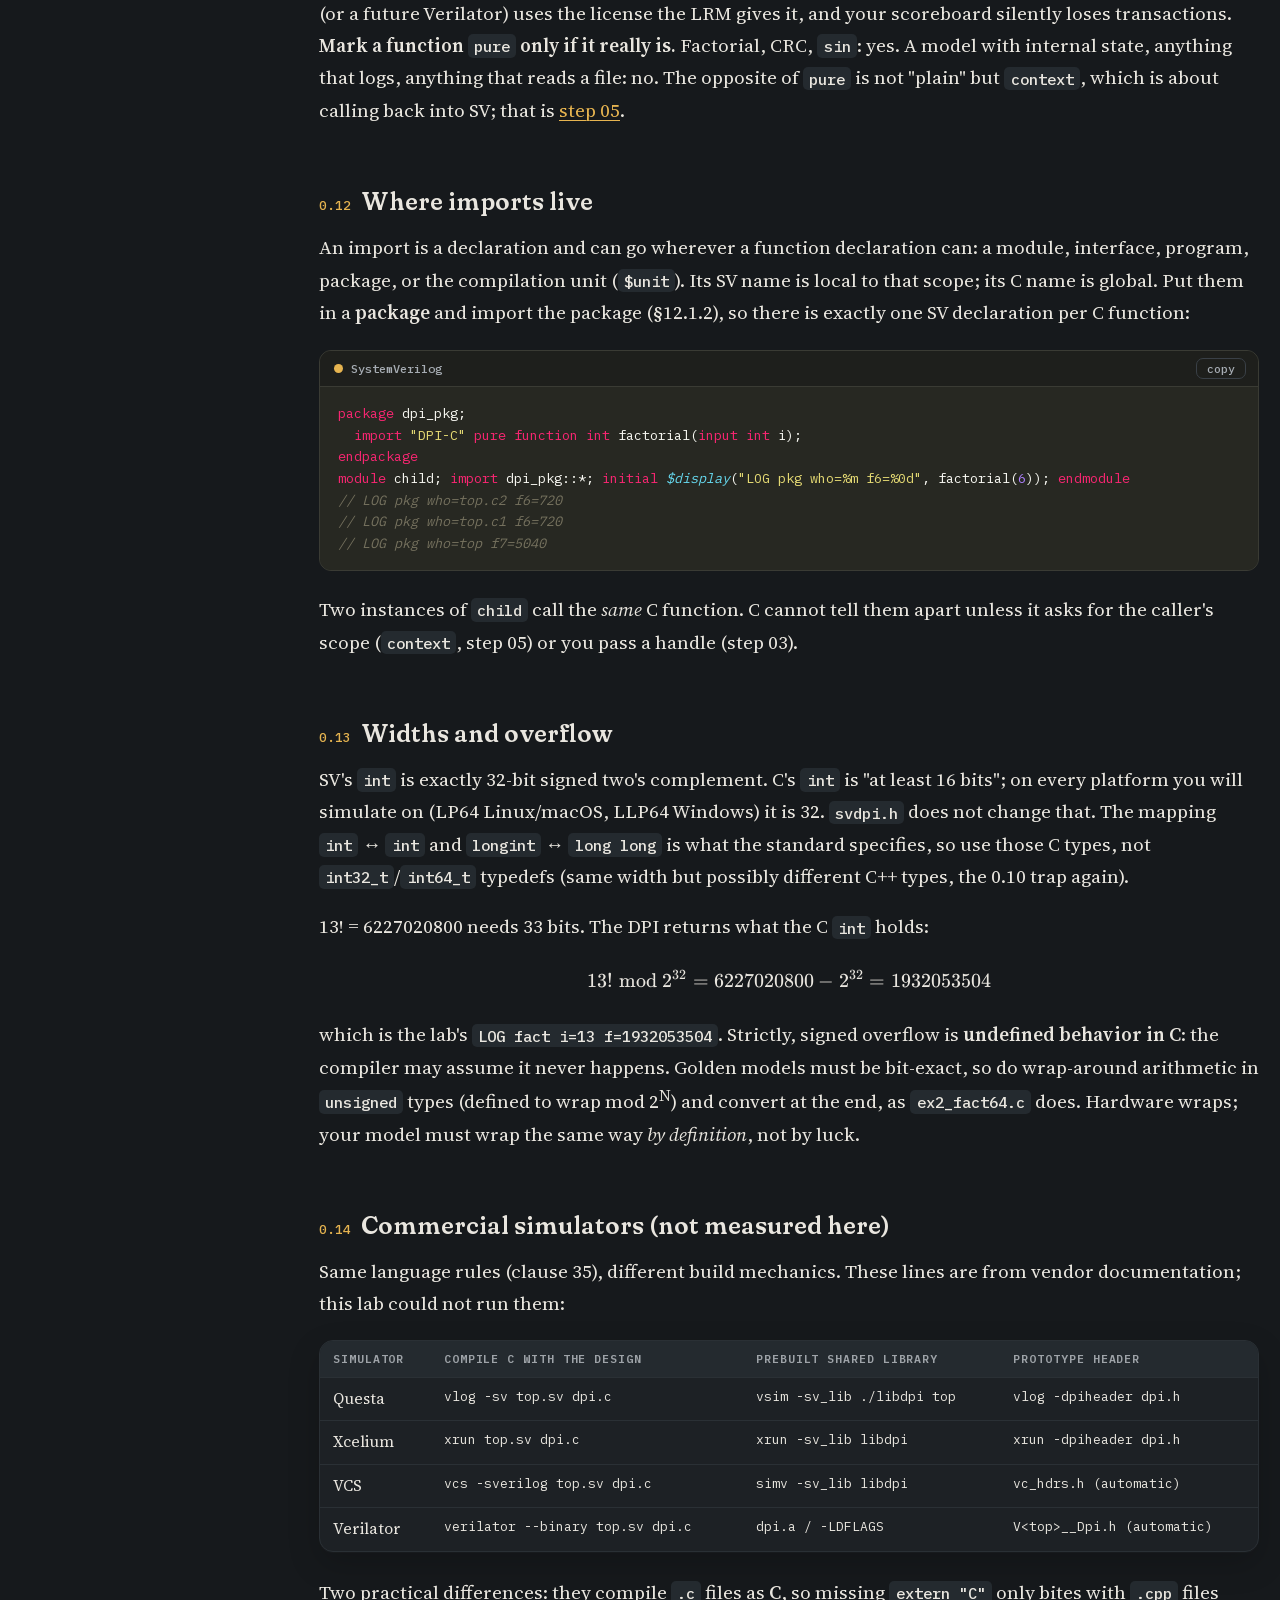
==== commit eb11e35e: "fix(tutorial): accept newer clang wording of the header mismatch error" ====
--- a/tutorial/01_first_call/guide.html
+++ b/tutorial/01_first_call/guide.html
@@ -272,6 +272,7 @@
 </figure>
 <p><b>With the header.</b> <code>mismatch_hdr.c</code> adds <code>#include "Vtop__Dpi.h"</code> and keeps the wrong definition inside <code>extern "C"</code>:</p>
 <pre class="sh"><code>../../mismatch_hdr.c:3:16: error: functions that differ only in their return type cannot be overloaded</code></pre>
+<p class="muted">Newer clang (16+) words the same error as <code>error: conflicting types for 'negate'</code>.</p>
 <div class="callout trap"><p><b>The header only checks what has C linkage.</b> <code>mismatch_hdr2.c</code> includes the header but defines <code>int negate(int v)</code> <em>outside</em> <code>extern "C"</code>. The parameter type differs from the header's <code>long long negate(long long)</code>, so C++ sees a <b>new overload</b>, compiles it with a mangled name, and the build fails only at link time: <code>Undefined symbols … "_negate"</code>. So: include the header <em>and</em> make the definitions match it. Copy the prototype from the header, never retype it.</p></div>
 
 <!-- 0.7 -->
